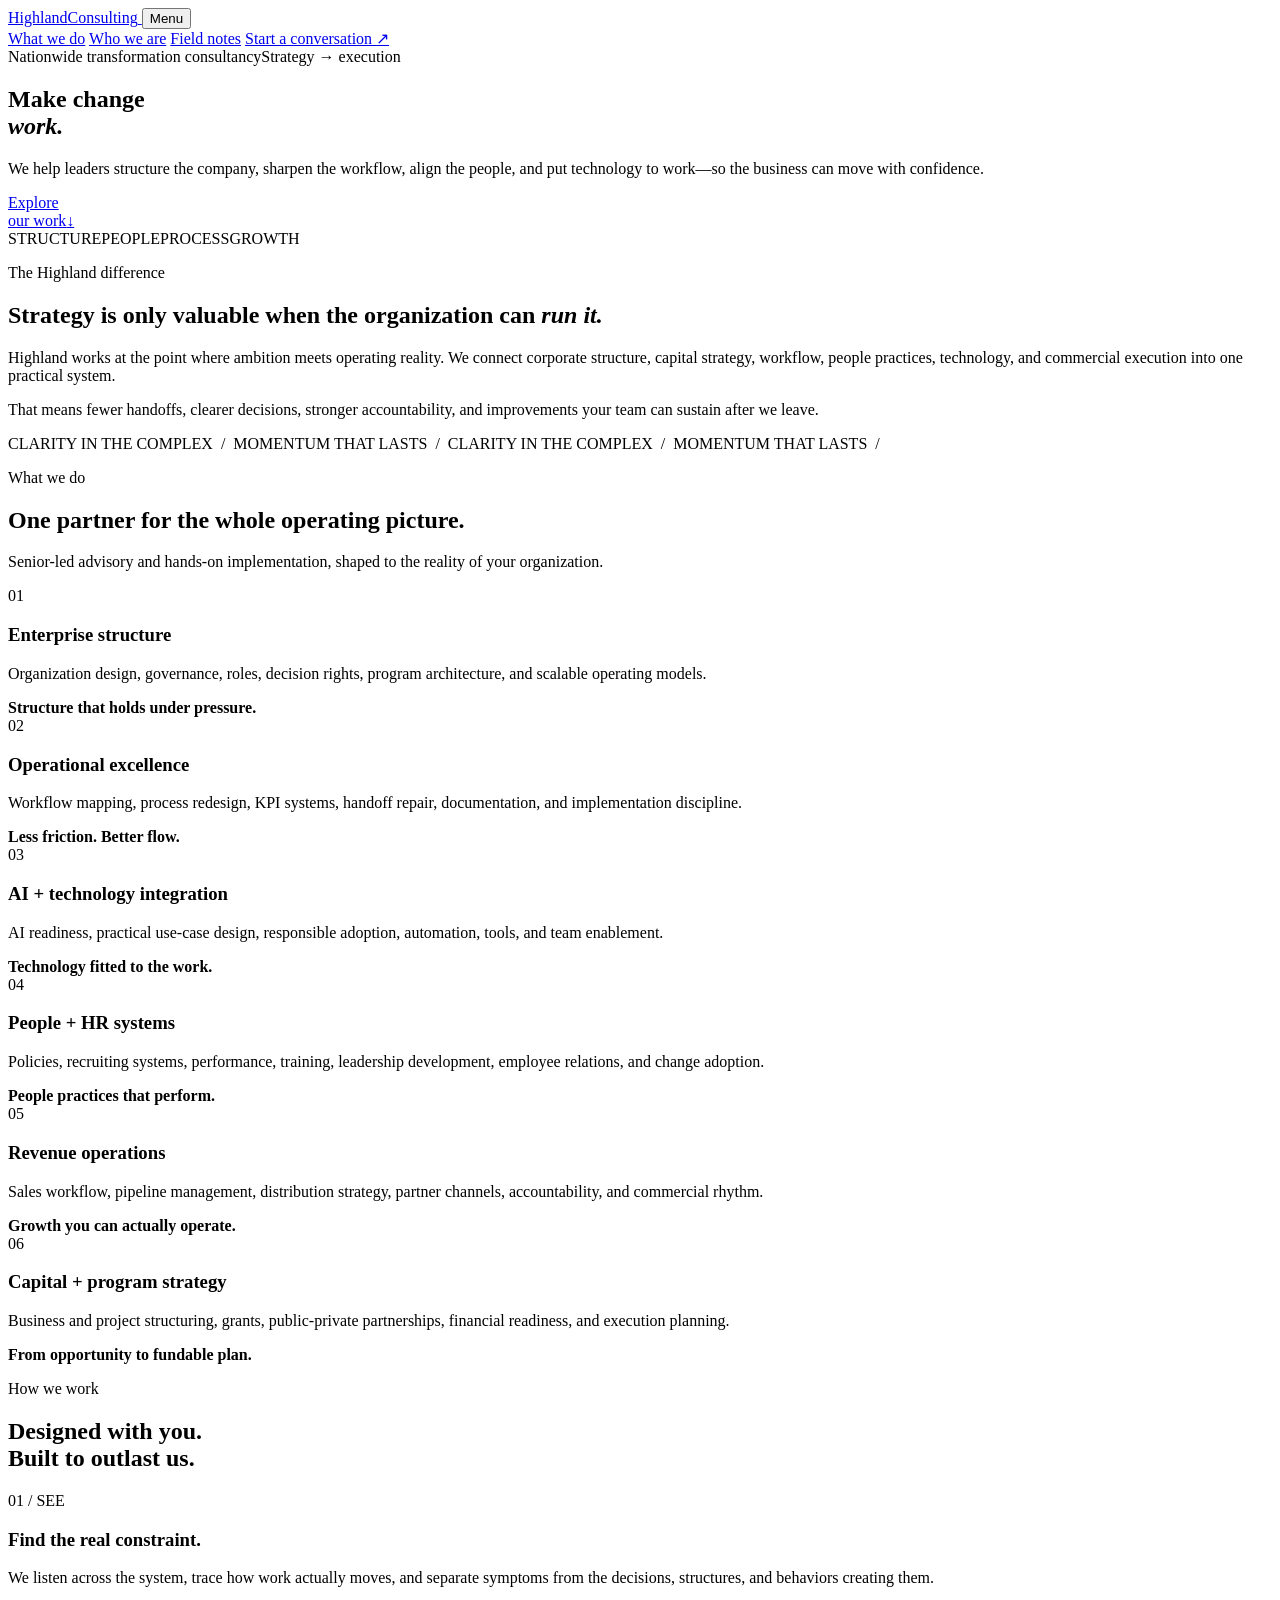
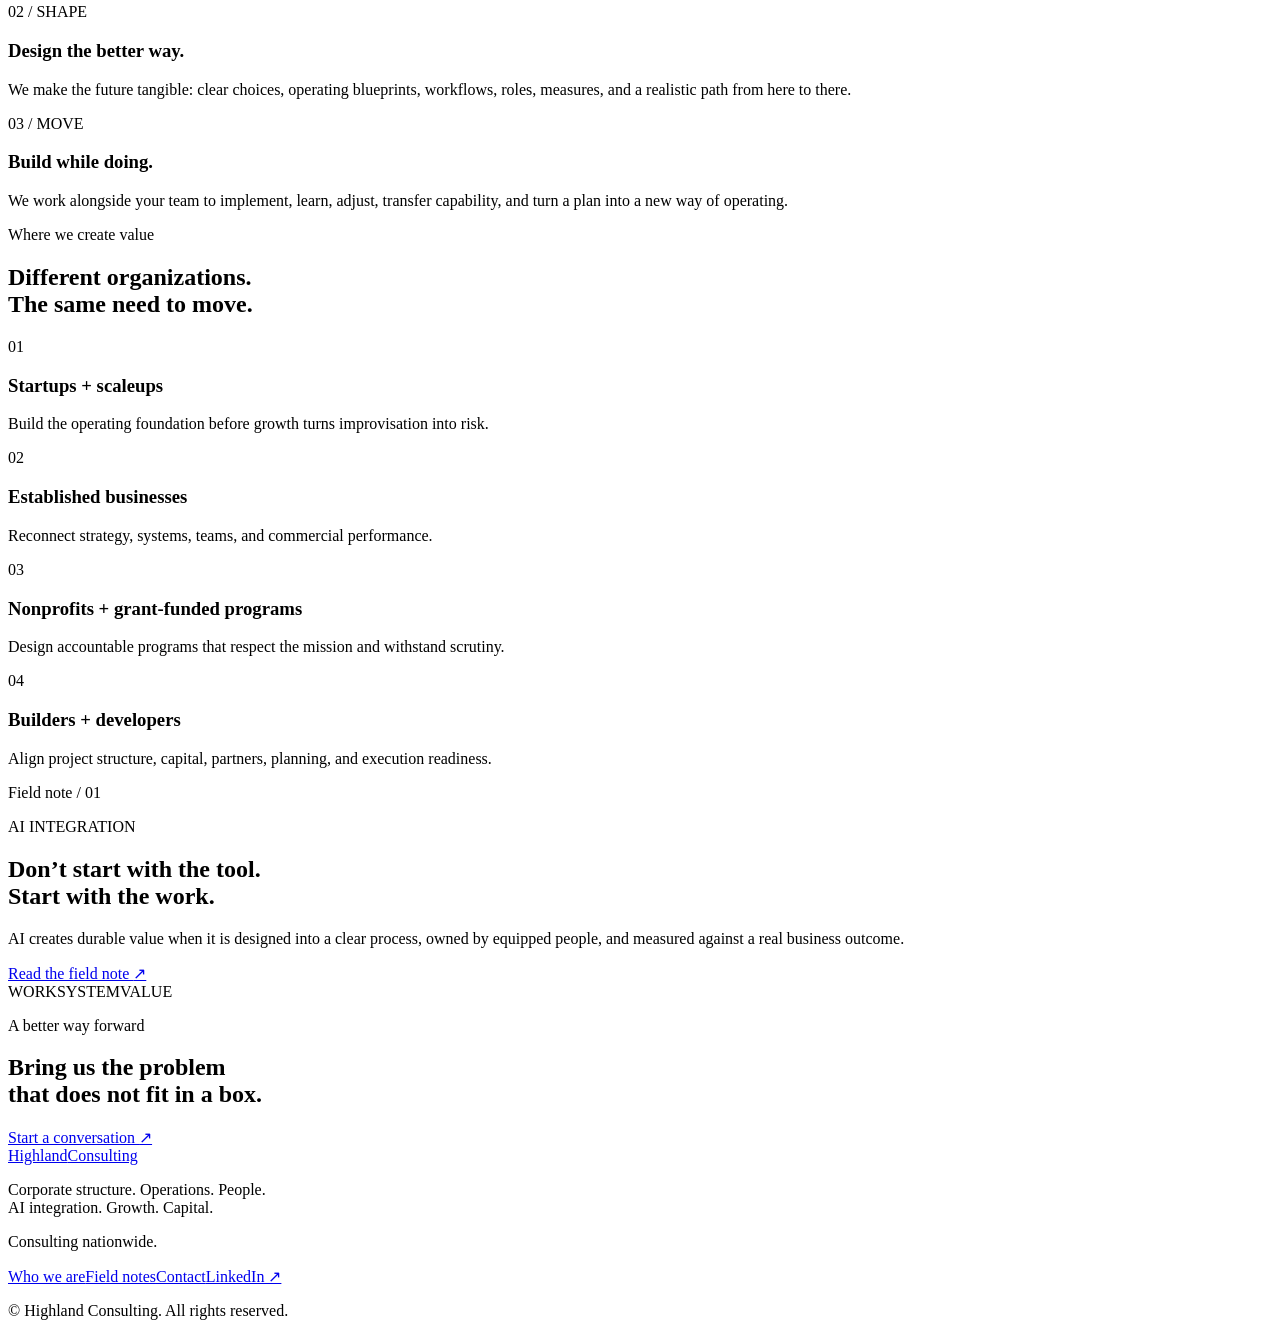
==== index.html @ 7d61319a "Publish Highland Consulting homepage" ====
<!doctype html>
<html lang="en">
<head>
  <meta charset="utf-8">
  <meta name="viewport" content="width=device-width, initial-scale=1">
  <meta name="description" content="Highland Consulting helps organizations structure clearly, operate intelligently, and turn strategy into measurable execution.">
  <title>Highland Consulting — Make change work.</title>
  <link rel="preconnect" href="https://fonts.googleapis.com">
  <link rel="preconnect" href="https://fonts.gstatic.com" crossorigin>
  <link href="https://fonts.googleapis.com/css2?family=DM+Sans:opsz,wght@9..40,400;9..40,500;9..40,600&family=Newsreader:opsz,wght@6..72,400;6..72,500&display=swap" rel="stylesheet">
  <link rel="stylesheet" href="assets/styles.css">
  <script src="assets/site.js" defer></script>
</head>
<body class="page-home">
  <div class="noise" aria-hidden="true"></div>
  <header class="site-header">
    <a class="brand" href="index.html" aria-label="Highland Consulting home">
      <span class="brand-main">Highland</span><span class="brand-sub">Consulting</span>
    </a>
    <button class="menu-toggle" aria-expanded="false" aria-controls="site-nav"><span>Menu</span><i></i></button>
    <nav id="site-nav" class="site-nav" aria-label="Primary navigation">
      <a href="index.html" aria-current="page">What we do</a>
      <a href="about.html">Who we are</a>
      <a href="insights.html">Field notes</a>
      <a class="nav-cta" href="contact.html">Start a conversation <span>↗</span></a>
    </nav>
  </header>

  <main>
    <section class="hero shell">
      <div class="eyebrow reveal"><span>Nationwide transformation consultancy</span><span>Strategy → execution</span></div>
      <h1 class="hero-title reveal">Make change<br><em>work.</em></h1>
      <div class="hero-lower reveal">
        <p class="lede">We help leaders structure the company, sharpen the workflow, align the people, and put technology to work—so the business can move with confidence.</p>
        <a class="round-link" href="#capabilities" aria-label="Explore our capabilities"><span>Explore<br>our work</span><b>↓</b></a>
      </div>
      <div class="hero-system" aria-hidden="true">
        <div class="system-orbit orbit-a"></div><div class="system-orbit orbit-b"></div>
        <div class="system-axis"></div><span>STRUCTURE</span><span>PEOPLE</span><span>PROCESS</span><span>GROWTH</span>
      </div>
    </section>

    <section class="statement dark-section">
      <div class="shell statement-grid">
        <p class="section-kicker reveal">The Highland difference</p>
        <h2 class="display reveal">Strategy is only valuable when the organization can <em>run it.</em></h2>
        <div class="statement-copy reveal">
          <p>Highland works at the point where ambition meets operating reality. We connect corporate structure, capital strategy, workflow, people practices, technology, and commercial execution into one practical system.</p>
          <p>That means fewer handoffs, clearer decisions, stronger accountability, and improvements your team can sustain after we leave.</p>
        </div>
      </div>
      <div class="moving-line" aria-hidden="true"><div>CLARITY IN THE COMPLEX&nbsp; / &nbsp;MOMENTUM THAT LASTS&nbsp; / &nbsp;CLARITY IN THE COMPLEX&nbsp; / &nbsp;MOMENTUM THAT LASTS&nbsp; / &nbsp;</div></div>
    </section>

    <section id="capabilities" class="capabilities shell section-pad">
      <div class="section-head reveal">
        <p class="section-kicker">What we do</p>
        <h2>One partner for the whole operating picture.</h2>
        <p>Senior-led advisory and hands-on implementation, shaped to the reality of your organization.</p>
      </div>
      <div class="capability-list">
        <article class="capability reveal"><span>01</span><h3>Enterprise structure</h3><p>Organization design, governance, roles, decision rights, program architecture, and scalable operating models.</p><b>Structure that holds under pressure.</b></article>
        <article class="capability reveal"><span>02</span><h3>Operational excellence</h3><p>Workflow mapping, process redesign, KPI systems, handoff repair, documentation, and implementation discipline.</p><b>Less friction. Better flow.</b></article>
        <article class="capability reveal"><span>03</span><h3>AI + technology integration</h3><p>AI readiness, practical use-case design, responsible adoption, automation, tools, and team enablement.</p><b>Technology fitted to the work.</b></article>
        <article class="capability reveal"><span>04</span><h3>People + HR systems</h3><p>Policies, recruiting systems, performance, training, leadership development, employee relations, and change adoption.</p><b>People practices that perform.</b></article>
        <article class="capability reveal"><span>05</span><h3>Revenue operations</h3><p>Sales workflow, pipeline management, distribution strategy, partner channels, accountability, and commercial rhythm.</p><b>Growth you can actually operate.</b></article>
        <article class="capability reveal"><span>06</span><h3>Capital + program strategy</h3><p>Business and project structuring, grants, public-private partnerships, financial readiness, and execution planning.</p><b>From opportunity to fundable plan.</b></article>
      </div>
    </section>

    <section class="method paper-section section-pad">
      <div class="shell">
        <div class="section-head reveal"><p class="section-kicker">How we work</p><h2>Designed with you.<br>Built to outlast us.</h2></div>
        <div class="method-grid">
          <article class="method-step reveal"><span>01 / SEE</span><h3>Find the real constraint.</h3><p>We listen across the system, trace how work actually moves, and separate symptoms from the decisions, structures, and behaviors creating them.</p></article>
          <article class="method-step reveal"><span>02 / SHAPE</span><h3>Design the better way.</h3><p>We make the future tangible: clear choices, operating blueprints, workflows, roles, measures, and a realistic path from here to there.</p></article>
          <article class="method-step reveal"><span>03 / MOVE</span><h3>Build while doing.</h3><p>We work alongside your team to implement, learn, adjust, transfer capability, and turn a plan into a new way of operating.</p></article>
        </div>
      </div>
    </section>

    <section class="fit shell section-pad">
      <div class="fit-intro reveal"><p class="section-kicker">Where we create value</p><h2>Different organizations.<br>The same need to move.</h2></div>
      <div class="fit-grid reveal">
        <div><span>01</span><h3>Startups + scaleups</h3><p>Build the operating foundation before growth turns improvisation into risk.</p></div>
        <div><span>02</span><h3>Established businesses</h3><p>Reconnect strategy, systems, teams, and commercial performance.</p></div>
        <div><span>03</span><h3>Nonprofits + grant-funded programs</h3><p>Design accountable programs that respect the mission and withstand scrutiny.</p></div>
        <div><span>04</span><h3>Builders + developers</h3><p>Align project structure, capital, partners, planning, and execution readiness.</p></div>
      </div>
    </section>

    <section class="insight-feature dark-section">
      <div class="shell feature-grid reveal">
        <p class="section-kicker">Field note / 01</p>
        <div><p class="feature-label">AI INTEGRATION</p><h2>Don’t start with the tool.<br>Start with the work.</h2><p>AI creates durable value when it is designed into a clear process, owned by equipped people, and measured against a real business outcome.</p><a class="text-link" href="insights.html#ai-work">Read the field note <span>↗</span></a></div>
        <div class="feature-art" aria-hidden="true"><i></i><i></i><i></i><span>WORK</span><span>SYSTEM</span><span>VALUE</span></div>
      </div>
    </section>

    <section class="closing-cta shell section-pad reveal">
      <p class="section-kicker">A better way forward</p>
      <h2>Bring us the problem<br>that does not fit in a box.</h2>
      <a class="button" href="contact.html">Start a conversation <span>↗</span></a>
    </section>
  </main>

  <footer class="site-footer dark-section">
    <div class="shell footer-grid">
      <a class="brand brand-inverse" href="index.html"><span class="brand-main">Highland</span><span class="brand-sub">Consulting</span></a>
      <div><p>Corporate structure. Operations. People.<br>AI integration. Growth. Capital.</p><p>Consulting nationwide.</p></div>
      <div class="footer-links"><a href="about.html">Who we are</a><a href="insights.html">Field notes</a><a href="contact.html">Contact</a><a href="https://www.linkedin.com/in/wadestewart/" target="_blank" rel="noreferrer">LinkedIn ↗</a></div>
      <p class="copyright">© <span data-year></span> Highland Consulting. All rights reserved.</p>
    </div>
  </footer>
</body>
</html>
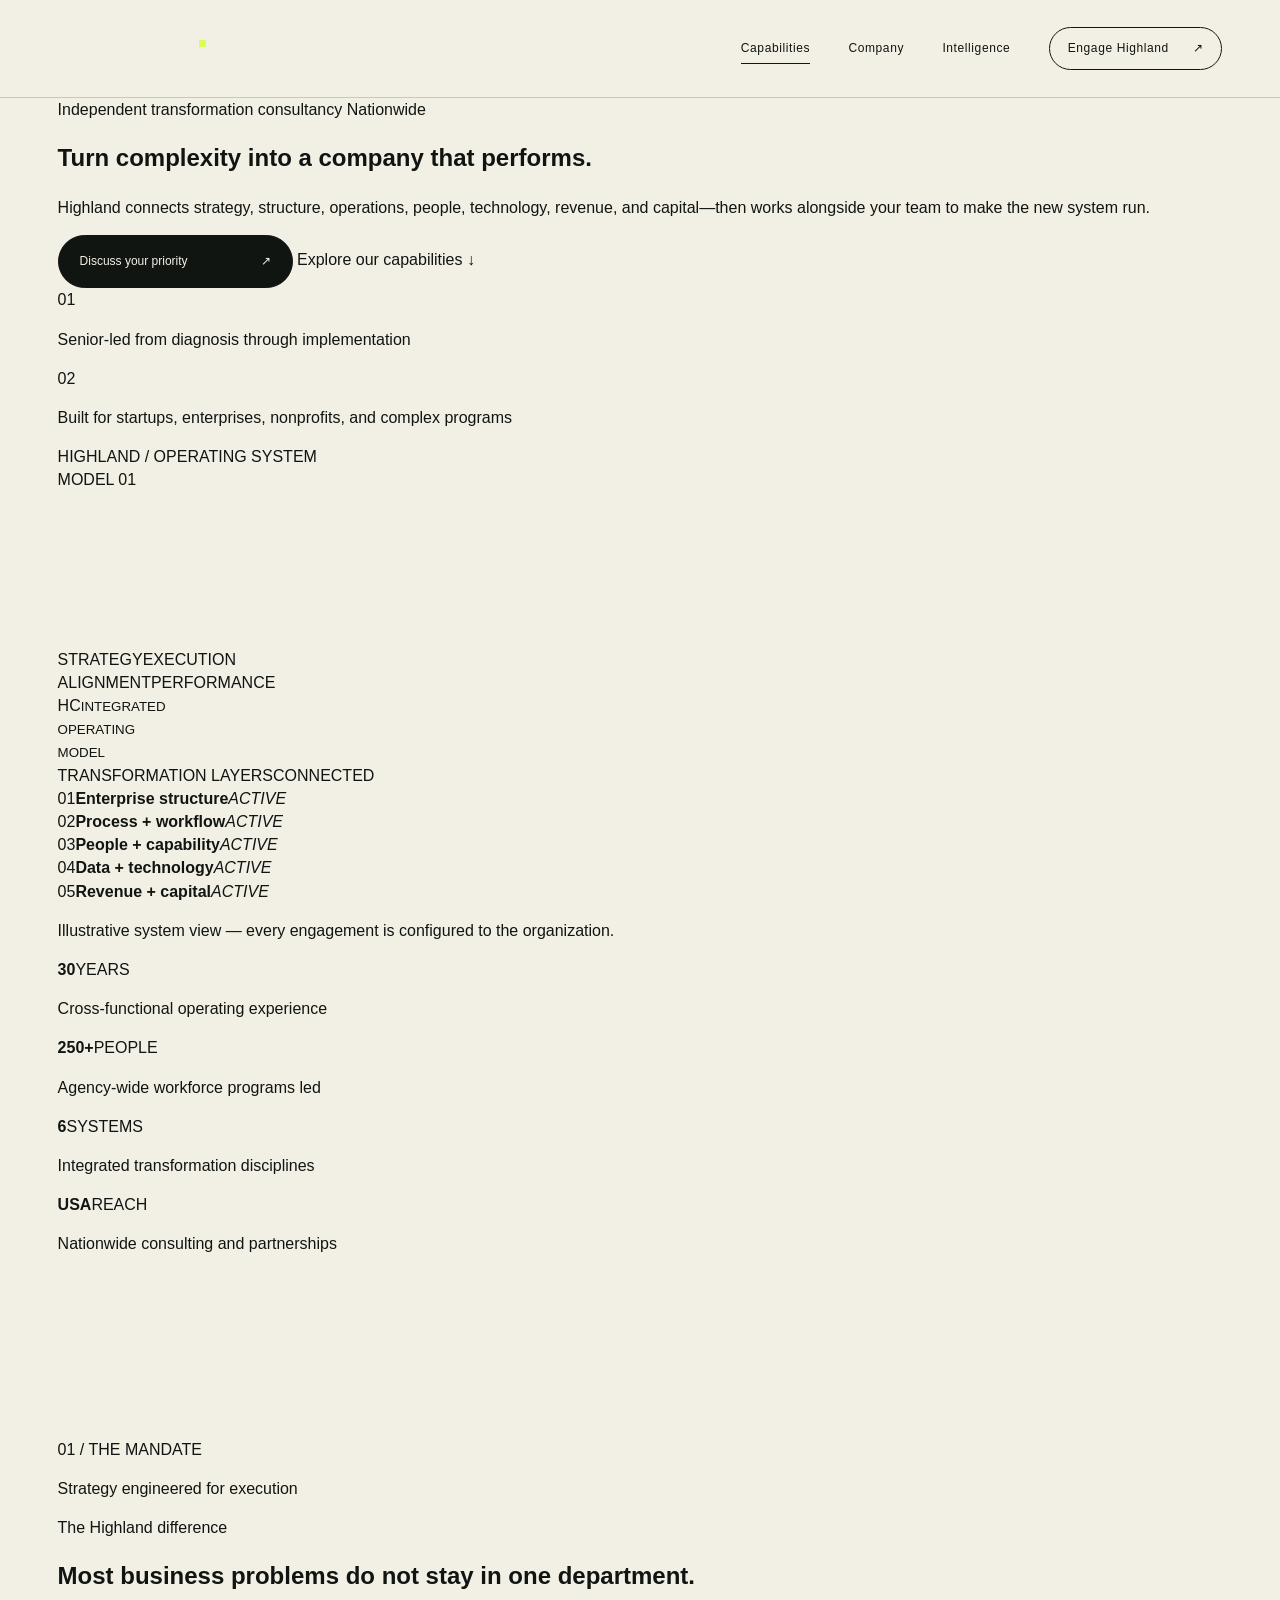
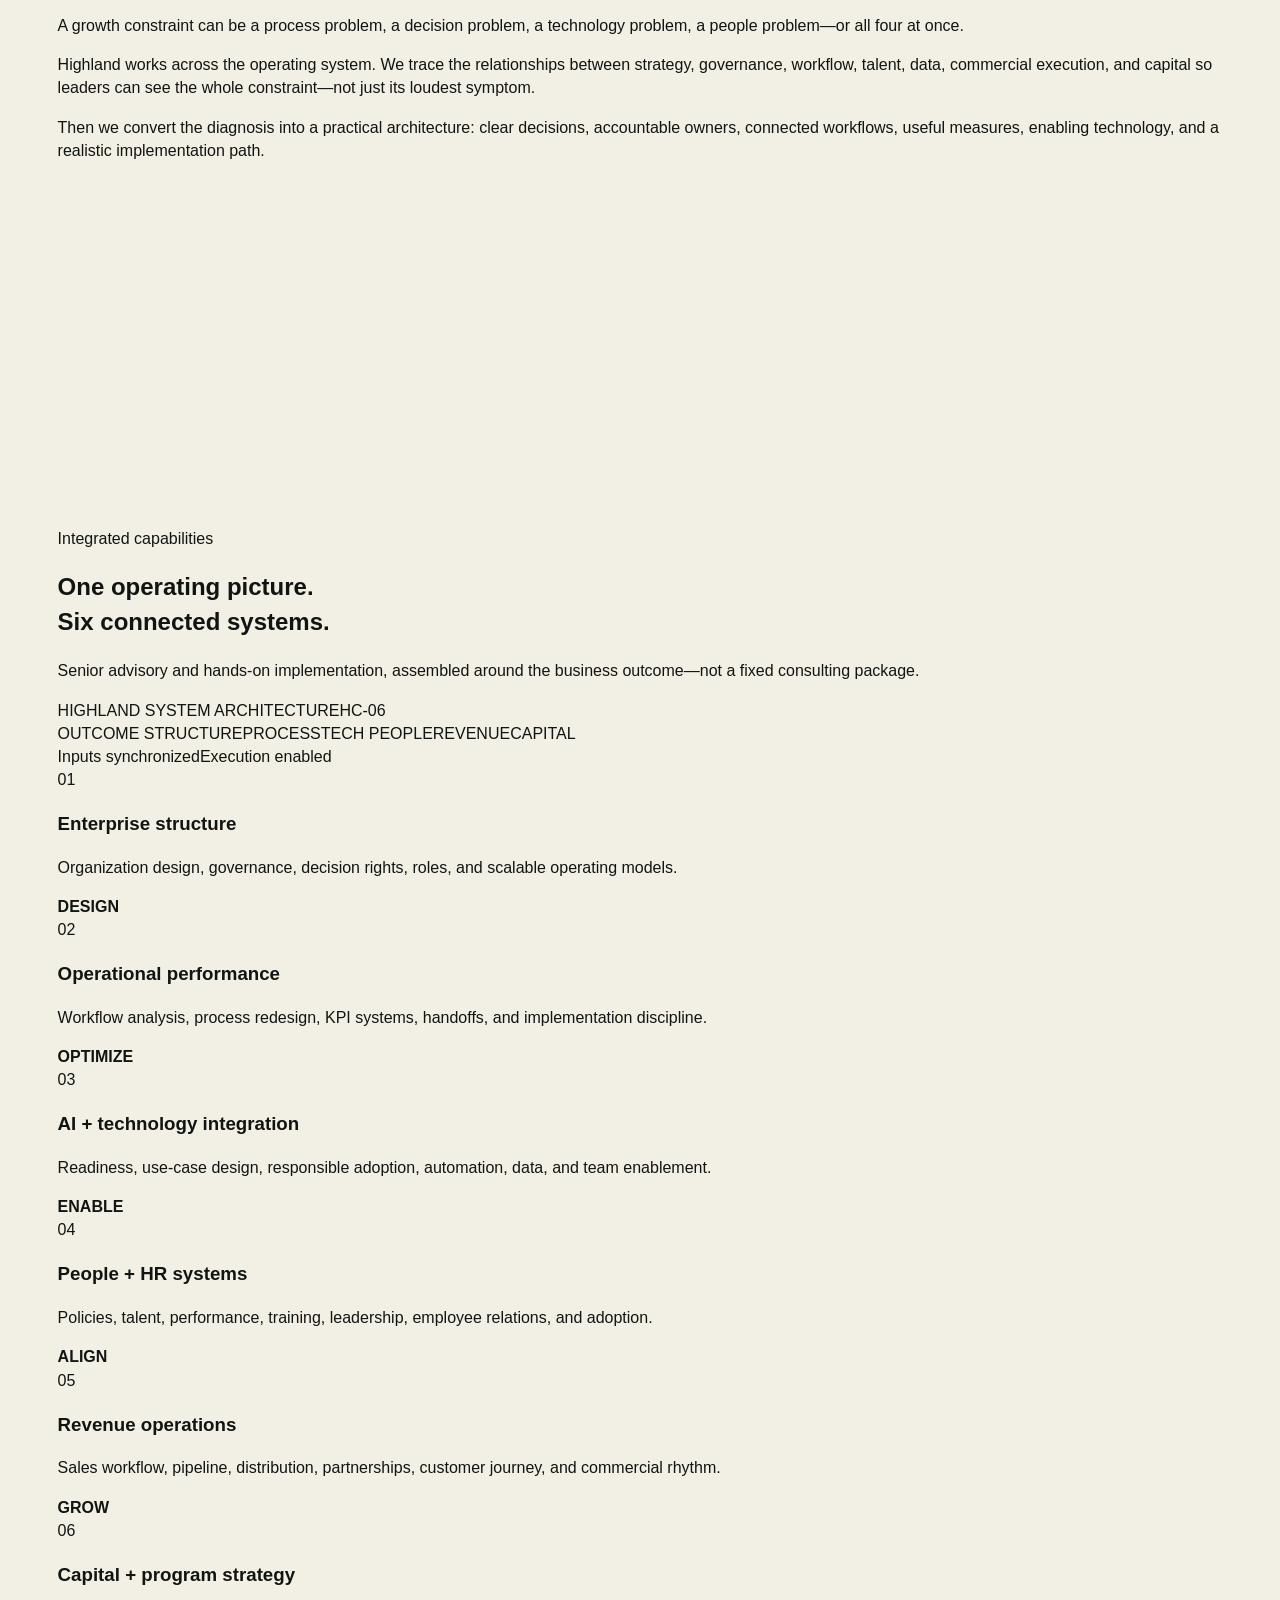
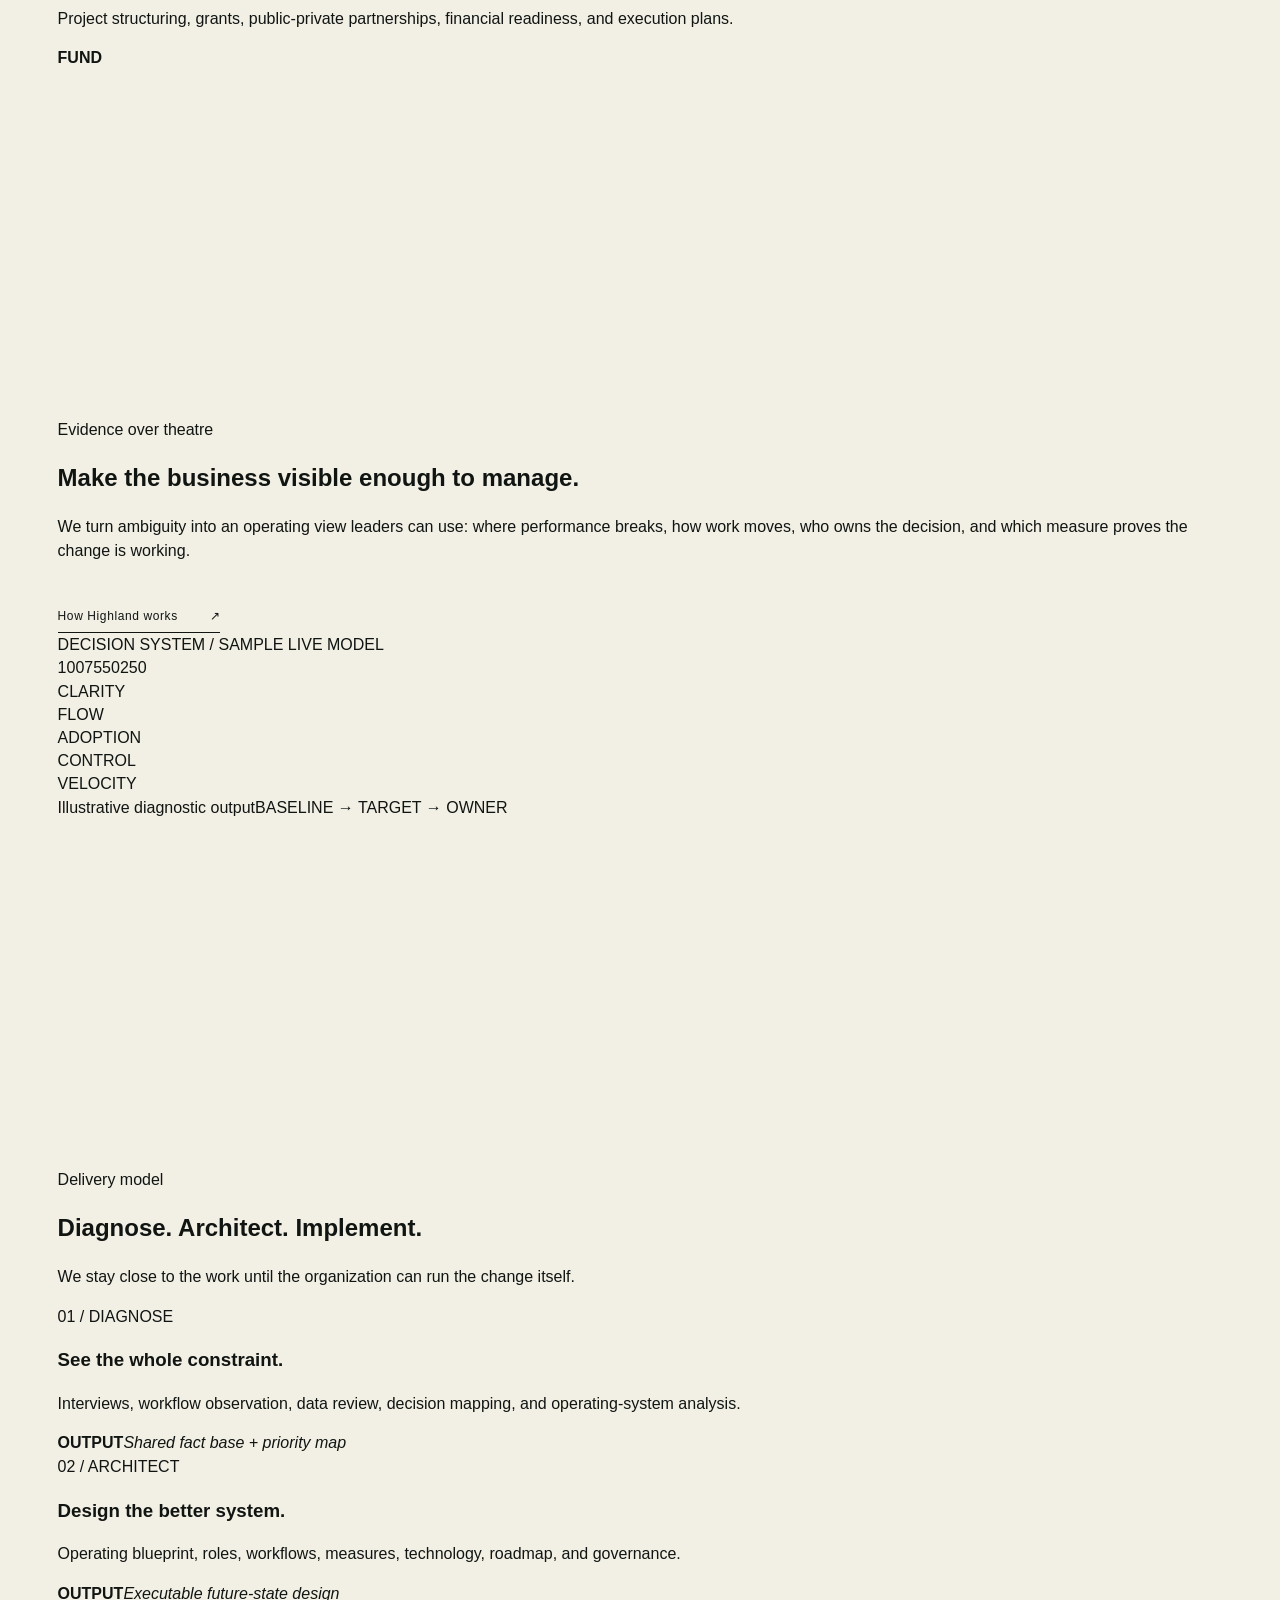
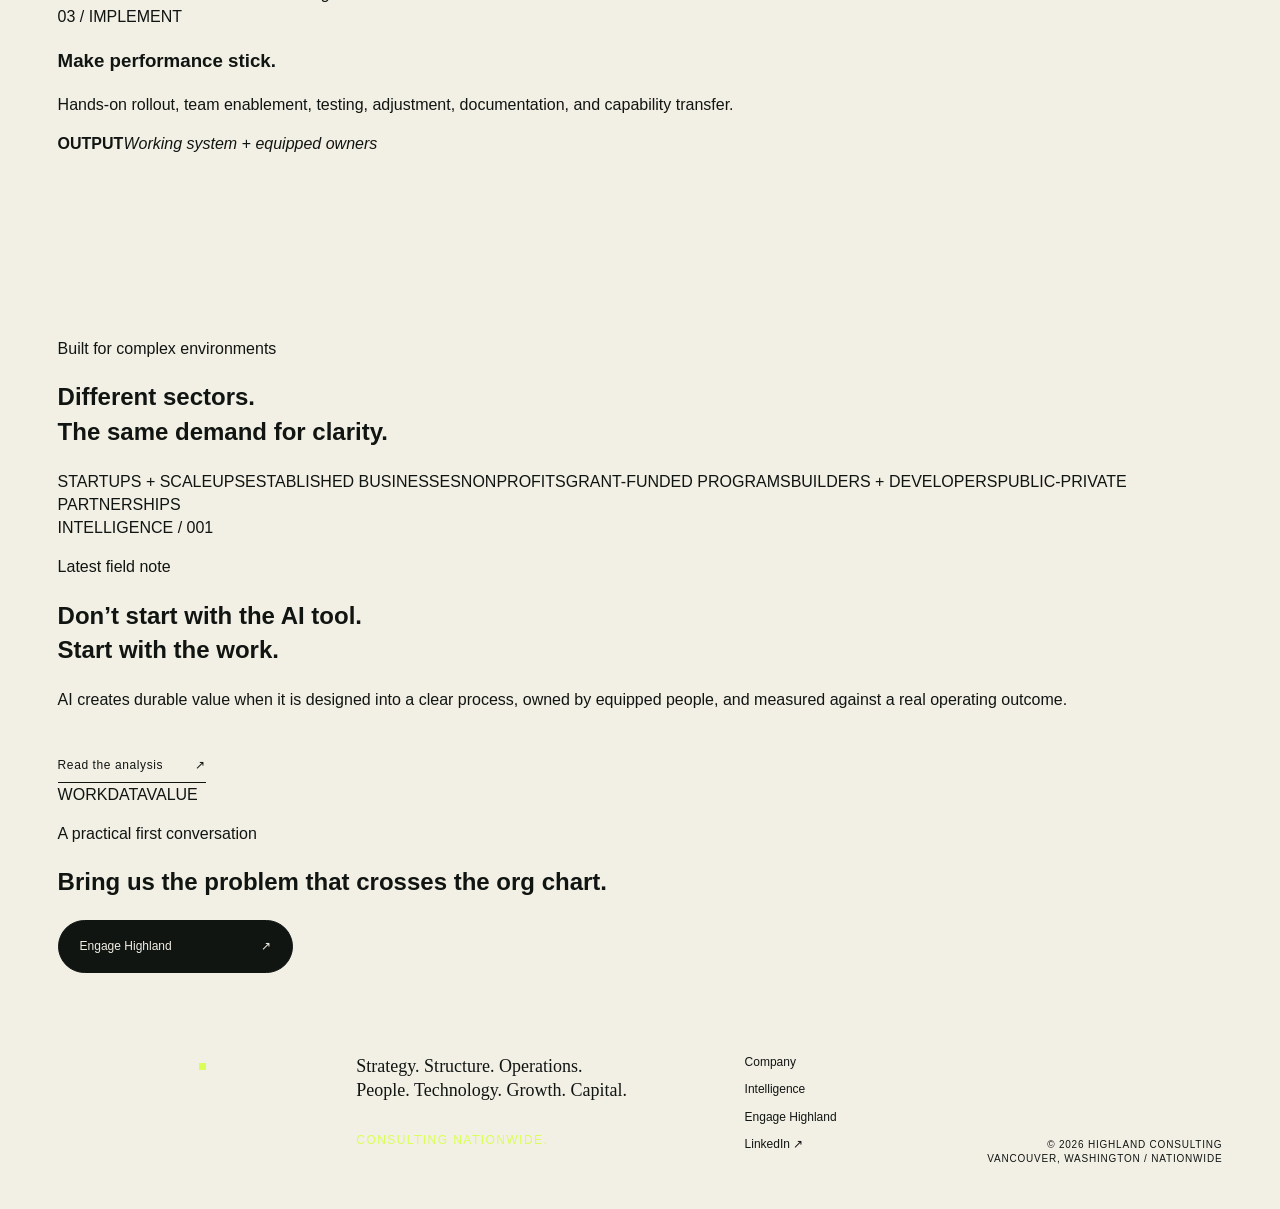
==== commit 8db7d782: "Rebuild homepage as corporate operating-intelligence experience Updated the meta description and tit" ====
--- a/index.html
+++ b/index.html
@@ -3,113 +3,182 @@
 <head>
   <meta charset="utf-8">
   <meta name="viewport" content="width=device-width, initial-scale=1">
-  <meta name="description" content="Highland Consulting helps organizations structure clearly, operate intelligently, and turn strategy into measurable execution.">
-  <title>Highland Consulting — Make change work.</title>
+  <meta name="description" content="Highland Consulting turns complex strategy into operating systems that perform—across structure, process, people, technology, growth, and capital.">
+  <title>Highland Consulting — Strategy engineered for execution</title>
   <link rel="preconnect" href="https://fonts.googleapis.com">
   <link rel="preconnect" href="https://fonts.gstatic.com" crossorigin>
-  <link href="https://fonts.googleapis.com/css2?family=DM+Sans:opsz,wght@9..40,400;9..40,500;9..40,600&family=Newsreader:opsz,wght@6..72,400;6..72,500&display=swap" rel="stylesheet">
+  <link href="https://fonts.googleapis.com/css2?family=IBM+Plex+Mono:wght@400;500&family=Manrope:wght@400;500;600;700&display=swap" rel="stylesheet">
   <link rel="stylesheet" href="assets/styles.css">
   <script src="assets/site.js" defer></script>
 </head>
-<body class="page-home">
-  <div class="noise" aria-hidden="true"></div>
-  <header class="site-header">
-    <a class="brand" href="index.html" aria-label="Highland Consulting home">
+<body class="page-home theme-dark">
+  <div class="page-grid" aria-hidden="true"></div>
+  <header class="site-header site-header-dark">
+    <a class="brand brand-inverse" href="index.html" aria-label="Highland Consulting home">
       <span class="brand-main">Highland</span><span class="brand-sub">Consulting</span>
     </a>
     <button class="menu-toggle" aria-expanded="false" aria-controls="site-nav"><span>Menu</span><i></i></button>
     <nav id="site-nav" class="site-nav" aria-label="Primary navigation">
-      <a href="index.html" aria-current="page">What we do</a>
-      <a href="about.html">Who we are</a>
-      <a href="insights.html">Field notes</a>
-      <a class="nav-cta" href="contact.html">Start a conversation <span>↗</span></a>
+      <a href="index.html" aria-current="page">Capabilities</a>
+      <a href="about.html">Company</a>
+      <a href="insights.html">Intelligence</a>
+      <a class="nav-cta" href="contact.html">Engage Highland <span>↗</span></a>
     </nav>
   </header>
 
   <main>
-    <section class="hero shell">
-      <div class="eyebrow reveal"><span>Nationwide transformation consultancy</span><span>Strategy → execution</span></div>
-      <h1 class="hero-title reveal">Make change<br><em>work.</em></h1>
-      <div class="hero-lower reveal">
-        <p class="lede">We help leaders structure the company, sharpen the workflow, align the people, and put technology to work—so the business can move with confidence.</p>
-        <a class="round-link" href="#capabilities" aria-label="Explore our capabilities"><span>Explore<br>our work</span><b>↓</b></a>
+    <section class="corporate-hero shell">
+      <div class="hero-copy reveal">
+        <div class="signal-label"><i></i> Independent transformation consultancy <span>Nationwide</span></div>
+        <h1>Turn complexity into a company that <strong>performs.</strong></h1>
+        <p>Highland connects strategy, structure, operations, people, technology, revenue, and capital—then works alongside your team to make the new system run.</p>
+        <div class="hero-actions">
+          <a class="button button-accent" href="contact.html">Discuss your priority <span>↗</span></a>
+          <a class="quiet-link" href="#architecture">Explore our capabilities <span>↓</span></a>
+        </div>
+        <div class="hero-assurance">
+          <div><span>01</span><p>Senior-led from diagnosis through implementation</p></div>
+          <div><span>02</span><p>Built for startups, enterprises, nonprofits, and complex programs</p></div>
+        </div>
       </div>
-      <div class="hero-system" aria-hidden="true">
-        <div class="system-orbit orbit-a"></div><div class="system-orbit orbit-b"></div>
-        <div class="system-axis"></div><span>STRUCTURE</span><span>PEOPLE</span><span>PROCESS</span><span>GROWTH</span>
+
+      <div class="intelligence-panel reveal" aria-label="Illustrative Highland operating system map">
+        <div class="panel-bar"><div><i></i> HIGHLAND / OPERATING SYSTEM</div><span>MODEL 01</span></div>
+        <div class="system-visual">
+          <canvas id="system-map" aria-hidden="true"></canvas>
+          <div class="visual-axis axis-y"><span>STRATEGY</span><span>EXECUTION</span></div>
+          <div class="visual-axis axis-x"><span>ALIGNMENT</span><span>PERFORMANCE</span></div>
+          <div class="map-core"><span>HC</span><small>INTEGRATED<br>OPERATING<br>MODEL</small></div>
+        </div>
+        <div class="system-readout">
+          <div class="readout-head"><span>TRANSFORMATION LAYERS</span><span>CONNECTED</span></div>
+          <div class="readout-row"><span>01</span><b>Enterprise structure</b><i style="--value:88%"></i><em>ACTIVE</em></div>
+          <div class="readout-row"><span>02</span><b>Process + workflow</b><i style="--value:76%"></i><em>ACTIVE</em></div>
+          <div class="readout-row"><span>03</span><b>People + capability</b><i style="--value:82%"></i><em>ACTIVE</em></div>
+          <div class="readout-row"><span>04</span><b>Data + technology</b><i style="--value:69%"></i><em>ACTIVE</em></div>
+          <div class="readout-row"><span>05</span><b>Revenue + capital</b><i style="--value:91%"></i><em>ACTIVE</em></div>
+        </div>
+        <p class="panel-note">Illustrative system view — every engagement is configured to the organization.</p>
       </div>
     </section>
 
-    <section class="statement dark-section">
-      <div class="shell statement-grid">
-        <p class="section-kicker reveal">The Highland difference</p>
-        <h2 class="display reveal">Strategy is only valuable when the organization can <em>run it.</em></h2>
-        <div class="statement-copy reveal">
-          <p>Highland works at the point where ambition meets operating reality. We connect corporate structure, capital strategy, workflow, people practices, technology, and commercial execution into one practical system.</p>
-          <p>That means fewer handoffs, clearer decisions, stronger accountability, and improvements your team can sustain after we leave.</p>
-        </div>
-      </div>
-      <div class="moving-line" aria-hidden="true"><div>CLARITY IN THE COMPLEX&nbsp; / &nbsp;MOMENTUM THAT LASTS&nbsp; / &nbsp;CLARITY IN THE COMPLEX&nbsp; / &nbsp;MOMENTUM THAT LASTS&nbsp; / &nbsp;</div></div>
-    </section>
-
-    <section id="capabilities" class="capabilities shell section-pad">
-      <div class="section-head reveal">
-        <p class="section-kicker">What we do</p>
-        <h2>One partner for the whole operating picture.</h2>
-        <p>Senior-led advisory and hands-on implementation, shaped to the reality of your organization.</p>
-      </div>
-      <div class="capability-list">
-        <article class="capability reveal"><span>01</span><h3>Enterprise structure</h3><p>Organization design, governance, roles, decision rights, program architecture, and scalable operating models.</p><b>Structure that holds under pressure.</b></article>
-        <article class="capability reveal"><span>02</span><h3>Operational excellence</h3><p>Workflow mapping, process redesign, KPI systems, handoff repair, documentation, and implementation discipline.</p><b>Less friction. Better flow.</b></article>
-        <article class="capability reveal"><span>03</span><h3>AI + technology integration</h3><p>AI readiness, practical use-case design, responsible adoption, automation, tools, and team enablement.</p><b>Technology fitted to the work.</b></article>
-        <article class="capability reveal"><span>04</span><h3>People + HR systems</h3><p>Policies, recruiting systems, performance, training, leadership development, employee relations, and change adoption.</p><b>People practices that perform.</b></article>
-        <article class="capability reveal"><span>05</span><h3>Revenue operations</h3><p>Sales workflow, pipeline management, distribution strategy, partner channels, accountability, and commercial rhythm.</p><b>Growth you can actually operate.</b></article>
-        <article class="capability reveal"><span>06</span><h3>Capital + program strategy</h3><p>Business and project structuring, grants, public-private partnerships, financial readiness, and execution planning.</p><b>From opportunity to fundable plan.</b></article>
+    <section class="evidence-strip" aria-label="Highland experience indicators">
+      <div class="shell evidence-grid">
+        <div><strong>30</strong><span>YEARS</span><p>Cross-functional operating experience</p></div>
+        <div><strong>250+</strong><span>PEOPLE</span><p>Agency-wide workforce programs led</p></div>
+        <div><strong>6</strong><span>SYSTEMS</span><p>Integrated transformation disciplines</p></div>
+        <div><strong>USA</strong><span>REACH</span><p>Nationwide consulting and partnerships</p></div>
       </div>
     </section>
 
-    <section class="method paper-section section-pad">
-      <div class="shell">
-        <div class="section-head reveal"><p class="section-kicker">How we work</p><h2>Designed with you.<br>Built to outlast us.</h2></div>
-        <div class="method-grid">
-          <article class="method-step reveal"><span>01 / SEE</span><h3>Find the real constraint.</h3><p>We listen across the system, trace how work actually moves, and separate symptoms from the decisions, structures, and behaviors creating them.</p></article>
-          <article class="method-step reveal"><span>02 / SHAPE</span><h3>Design the better way.</h3><p>We make the future tangible: clear choices, operating blueprints, workflows, roles, measures, and a realistic path from here to there.</p></article>
-          <article class="method-step reveal"><span>03 / MOVE</span><h3>Build while doing.</h3><p>We work alongside your team to implement, learn, adjust, transfer capability, and turn a plan into a new way of operating.</p></article>
+    <section class="executive-brief light-section section-pad">
+      <div class="shell brief-grid">
+        <div class="section-rail reveal"><span>01 / THE MANDATE</span><i></i><p>Strategy engineered for execution</p></div>
+        <div class="brief-content reveal">
+          <p class="overline">The Highland difference</p>
+          <h2>Most business problems do not stay in one department.</h2>
+          <p class="brief-lede">A growth constraint can be a process problem, a decision problem, a technology problem, a people problem—or all four at once.</p>
+          <div class="brief-columns">
+            <p>Highland works across the operating system. We trace the relationships between strategy, governance, workflow, talent, data, commercial execution, and capital so leaders can see the whole constraint—not just its loudest symptom.</p>
+            <p>Then we convert the diagnosis into a practical architecture: clear decisions, accountable owners, connected workflows, useful measures, enabling technology, and a realistic implementation path.</p>
+          </div>
         </div>
       </div>
     </section>
 
-    <section class="fit shell section-pad">
-      <div class="fit-intro reveal"><p class="section-kicker">Where we create value</p><h2>Different organizations.<br>The same need to move.</h2></div>
-      <div class="fit-grid reveal">
-        <div><span>01</span><h3>Startups + scaleups</h3><p>Build the operating foundation before growth turns improvisation into risk.</p></div>
-        <div><span>02</span><h3>Established businesses</h3><p>Reconnect strategy, systems, teams, and commercial performance.</p></div>
-        <div><span>03</span><h3>Nonprofits + grant-funded programs</h3><p>Design accountable programs that respect the mission and withstand scrutiny.</p></div>
-        <div><span>04</span><h3>Builders + developers</h3><p>Align project structure, capital, partners, planning, and execution readiness.</p></div>
+    <section id="architecture" class="architecture section-pad">
+      <div class="shell">
+        <div class="architecture-head reveal">
+          <div><p class="overline accent">Integrated capabilities</p><h2>One operating picture.<br>Six connected systems.</h2></div>
+          <p>Senior advisory and hands-on implementation, assembled around the business outcome—not a fixed consulting package.</p>
+        </div>
+        <div class="architecture-layout">
+          <div class="architecture-map reveal" aria-hidden="true">
+            <div class="map-header"><span>HIGHLAND SYSTEM ARCHITECTURE</span><span>HC-06</span></div>
+            <div class="map-radar">
+              <div class="radar-ring r1"></div><div class="radar-ring r2"></div><div class="radar-ring r3"></div>
+              <div class="radar-line l1"></div><div class="radar-line l2"></div><div class="radar-line l3"></div>
+              <span class="radar-core">OUTCOME</span>
+              <span class="radar-node n1">STRUCTURE</span><span class="radar-node n2">PROCESS</span><span class="radar-node n3">TECH</span>
+              <span class="radar-node n4">PEOPLE</span><span class="radar-node n5">REVENUE</span><span class="radar-node n6">CAPITAL</span>
+            </div>
+            <div class="map-footer"><span>Inputs synchronized</span><i></i><span>Execution enabled</span></div>
+          </div>
+          <div class="capability-stack">
+            <article class="capability-row reveal"><span>01</span><div><h3>Enterprise structure</h3><p>Organization design, governance, decision rights, roles, and scalable operating models.</p></div><b>DESIGN</b></article>
+            <article class="capability-row reveal"><span>02</span><div><h3>Operational performance</h3><p>Workflow analysis, process redesign, KPI systems, handoffs, and implementation discipline.</p></div><b>OPTIMIZE</b></article>
+            <article class="capability-row reveal"><span>03</span><div><h3>AI + technology integration</h3><p>Readiness, use-case design, responsible adoption, automation, data, and team enablement.</p></div><b>ENABLE</b></article>
+            <article class="capability-row reveal"><span>04</span><div><h3>People + HR systems</h3><p>Policies, talent, performance, training, leadership, employee relations, and adoption.</p></div><b>ALIGN</b></article>
+            <article class="capability-row reveal"><span>05</span><div><h3>Revenue operations</h3><p>Sales workflow, pipeline, distribution, partnerships, customer journey, and commercial rhythm.</p></div><b>GROW</b></article>
+            <article class="capability-row reveal"><span>06</span><div><h3>Capital + program strategy</h3><p>Project structuring, grants, public-private partnerships, financial readiness, and execution plans.</p></div><b>FUND</b></article>
+          </div>
+        </div>
       </div>
     </section>
 
-    <section class="insight-feature dark-section">
-      <div class="shell feature-grid reveal">
-        <p class="section-kicker">Field note / 01</p>
-        <div><p class="feature-label">AI INTEGRATION</p><h2>Don’t start with the tool.<br>Start with the work.</h2><p>AI creates durable value when it is designed into a clear process, owned by equipped people, and measured against a real business outcome.</p><a class="text-link" href="insights.html#ai-work">Read the field note <span>↗</span></a></div>
-        <div class="feature-art" aria-hidden="true"><i></i><i></i><i></i><span>WORK</span><span>SYSTEM</span><span>VALUE</span></div>
+    <section class="decision-section light-section section-pad">
+      <div class="shell decision-grid">
+        <div class="decision-copy reveal">
+          <p class="overline">Evidence over theatre</p>
+          <h2>Make the business visible enough to manage.</h2>
+          <p>We turn ambiguity into an operating view leaders can use: where performance breaks, how work moves, who owns the decision, and which measure proves the change is working.</p>
+          <a class="text-link" href="about.html">How Highland works <span>↗</span></a>
+        </div>
+        <div class="decision-console reveal">
+          <div class="console-top"><span>DECISION SYSTEM / SAMPLE</span><span class="live-indicator"><i></i> LIVE MODEL</span></div>
+          <div class="console-chart">
+            <div class="chart-y"><span>100</span><span>75</span><span>50</span><span>25</span><span>0</span></div>
+            <div class="chart-bars">
+              <div><i style="--bar:64%"></i><span>CLARITY</span></div>
+              <div><i style="--bar:82%"></i><span>FLOW</span></div>
+              <div><i style="--bar:56%"></i><span>ADOPTION</span></div>
+              <div><i style="--bar:91%"></i><span>CONTROL</span></div>
+              <div><i style="--bar:73%"></i><span>VELOCITY</span></div>
+            </div>
+          </div>
+          <div class="console-bottom"><span>Illustrative diagnostic output</span><span>BASELINE → TARGET → OWNER</span></div>
+        </div>
       </div>
     </section>
 
-    <section class="closing-cta shell section-pad reveal">
-      <p class="section-kicker">A better way forward</p>
-      <h2>Bring us the problem<br>that does not fit in a box.</h2>
-      <a class="button" href="contact.html">Start a conversation <span>↗</span></a>
+    <section class="delivery section-pad">
+      <div class="shell">
+        <div class="delivery-head reveal"><p class="overline accent">Delivery model</p><h2>Diagnose. Architect. Implement.</h2><p>We stay close to the work until the organization can run the change itself.</p></div>
+        <div class="delivery-steps">
+          <article class="reveal"><span>01 / DIAGNOSE</span><h3>See the whole constraint.</h3><p>Interviews, workflow observation, data review, decision mapping, and operating-system analysis.</p><b>OUTPUT</b><em>Shared fact base + priority map</em></article>
+          <article class="reveal"><span>02 / ARCHITECT</span><h3>Design the better system.</h3><p>Operating blueprint, roles, workflows, measures, technology, roadmap, and governance.</p><b>OUTPUT</b><em>Executable future-state design</em></article>
+          <article class="reveal"><span>03 / IMPLEMENT</span><h3>Make performance stick.</h3><p>Hands-on rollout, team enablement, testing, adjustment, documentation, and capability transfer.</p><b>OUTPUT</b><em>Working system + equipped owners</em></article>
+        </div>
+      </div>
+    </section>
+
+    <section class="sector-section">
+      <div class="shell sector-grid reveal">
+        <div><p class="overline">Built for complex environments</p><h2>Different sectors.<br>The same demand for clarity.</h2></div>
+        <div class="sector-list"><span>STARTUPS + SCALEUPS</span><span>ESTABLISHED BUSINESSES</span><span>NONPROFITS</span><span>GRANT-FUNDED PROGRAMS</span><span>BUILDERS + DEVELOPERS</span><span>PUBLIC-PRIVATE PARTNERSHIPS</span></div>
+      </div>
+    </section>
+
+    <section class="insight-module light-section">
+      <div class="shell insight-grid reveal">
+        <div class="insight-number">INTELLIGENCE / 001</div>
+        <div><p class="overline">Latest field note</p><h2>Don’t start with the AI tool.<br>Start with the work.</h2><p>AI creates durable value when it is designed into a clear process, owned by equipped people, and measured against a real operating outcome.</p><a class="text-link" href="insights.html#ai-work">Read the analysis <span>↗</span></a></div>
+        <div class="signal-graphic" aria-hidden="true"><i></i><i></i><i></i><span>WORK</span><span>DATA</span><span>VALUE</span></div>
+      </div>
+    </section>
+
+    <section class="corporate-cta shell reveal">
+      <div><p class="overline accent">A practical first conversation</p><h2>Bring us the problem that crosses the org chart.</h2></div>
+      <a class="button button-accent" href="contact.html">Engage Highland <span>↗</span></a>
     </section>
   </main>
 
-  <footer class="site-footer dark-section">
+  <footer class="site-footer">
     <div class="shell footer-grid">
       <a class="brand brand-inverse" href="index.html"><span class="brand-main">Highland</span><span class="brand-sub">Consulting</span></a>
-      <div><p>Corporate structure. Operations. People.<br>AI integration. Growth. Capital.</p><p>Consulting nationwide.</p></div>
-      <div class="footer-links"><a href="about.html">Who we are</a><a href="insights.html">Field notes</a><a href="contact.html">Contact</a><a href="https://www.linkedin.com/in/wadestewart/" target="_blank" rel="noreferrer">LinkedIn ↗</a></div>
-      <p class="copyright">© <span data-year></span> Highland Consulting. All rights reserved.</p>
+      <div><p>Strategy. Structure. Operations.<br>People. Technology. Growth. Capital.</p><p>Consulting nationwide.</p></div>
+      <div class="footer-links"><a href="about.html">Company</a><a href="insights.html">Intelligence</a><a href="contact.html">Engage Highland</a><a href="https://www.linkedin.com/in/wadestewart/" target="_blank" rel="noreferrer">LinkedIn ↗</a></div>
+      <p class="copyright">© <span data-year></span> Highland Consulting<br>Vancouver, Washington / Nationwide</p>
     </div>
   </footer>
 </body>
--- a/assets/styles.css
+++ b/assets/styles.css
@@ -0,0 +1,17 @@
+:root{--ink:#111512;--forest:#0c1512;--paper:#f2efe5;--acid:#d9ff57;--line:rgba(17,21,18,.19);--serif:'Newsreader',Georgia,serif;--sans:'DM Sans',Arial,sans-serif;--pad:clamp(22px,4.5vw,72px);--ease:cubic-bezier(.22,1,.36,1)}
+*{box-sizing:border-box}html{scroll-behavior:smooth}body{margin:0;background:var(--paper);color:var(--ink);font-family:var(--sans);font-size:16px;line-height:1.45;overflow-x:hidden}a{color:inherit;text-decoration:none}button,input,textarea{font:inherit;color:inherit}::selection{background:var(--acid);color:var(--ink)}
+.noise{position:fixed;inset:0;z-index:50;pointer-events:none;opacity:.035;background-image:url("data:image/svg+xml,%3Csvg viewBox='0 0 180 180' xmlns='http://www.w3.org/2000/svg'%3E%3Cfilter id='n'%3E%3CfeTurbulence type='fractalNoise' baseFrequency='.85' numOctaves='3' stitchTiles='stitch'/%3E%3C/filter%3E%3Crect width='100%25' height='100%25' filter='url(%23n)'/%3E%3C/svg%3E")}.shell{width:100%;padding-left:var(--pad);padding-right:var(--pad)}.section-pad{padding-top:clamp(96px,13vw,190px);padding-bottom:clamp(96px,13vw,190px)}.dark-section{background:var(--forest);color:var(--paper)}.paper-section{background:#e8e4d8}.section-kicker{margin:0;text-transform:uppercase;letter-spacing:.16em;font-size:11px;font-weight:600}.section-kicker:before{content:'';display:inline-block;width:26px;height:1px;background:currentColor;vertical-align:middle;margin-right:10px}.display{font:400 clamp(52px,7vw,116px)/.93 var(--serif);letter-spacing:-.055em;margin:0}.display em{color:var(--acid);font-style:italic}
+.site-header{height:98px;padding:0 var(--pad);display:flex;align-items:center;justify-content:space-between;position:relative;z-index:40;border-bottom:1px solid var(--line)}.brand{width:180px;display:flex;flex-direction:column;line-height:1;color:var(--ink)}.brand-main{font-weight:600;text-transform:uppercase;letter-spacing:.19em;font-size:20px}.brand-main:after{content:'';display:inline-block;width:7px;height:7px;background:var(--ink);margin-left:5px;transform:translateY(-1px)}.brand-sub{text-transform:uppercase;letter-spacing:.42em;font-size:8px;margin-top:8px}.brand-inverse{color:var(--paper)}.brand-inverse .brand-main:after{background:var(--acid)}.site-nav{display:flex;align-items:center;gap:clamp(22px,3vw,54px);font-size:12px;letter-spacing:.05em}.site-nav a{position:relative}.site-nav a:not(.nav-cta):after{content:'';position:absolute;left:0;right:100%;bottom:-7px;height:1px;background:currentColor;transition:right .4s var(--ease)}.site-nav a:hover:after,.site-nav a[aria-current=page]:after{right:0}.nav-cta{border:1px solid currentColor;border-radius:100px;padding:12px 18px;display:flex;gap:24px;align-items:center;transition:background .3s,color .3s}.nav-cta:hover{background:var(--ink);color:var(--paper)}.header-dark{position:absolute;top:0;left:0;right:0;color:var(--paper);border-color:rgba(242,239,229,.2)}.header-dark .brand{color:var(--paper)}.header-dark .brand-main:after{background:var(--acid)}.header-dark .nav-cta:hover{background:var(--paper);color:var(--ink)}.menu-toggle{display:none;background:none;border:0;padding:10px 0;cursor:pointer}
+.hero{min-height:calc(100vh - 98px);position:relative;padding-top:clamp(38px,5vw,78px);padding-bottom:48px;overflow:hidden}.eyebrow{display:flex;justify-content:space-between;text-transform:uppercase;letter-spacing:.16em;font-size:10px;padding-bottom:18px;border-bottom:1px solid var(--line)}.hero-title{font:400 clamp(102px,17vw,280px)/.73 var(--serif);letter-spacing:-.08em;margin:clamp(58px,7vw,100px) 0 0;position:relative;z-index:2}.hero-title em,.subhero h1 em,.contact-hero h1 em{font-style:italic;font-weight:400}.hero-title em{margin-left:18vw}.hero-lower{display:grid;grid-template-columns:repeat(12,1fr);align-items:end;margin-top:clamp(50px,6vw,90px);position:relative;z-index:2}.lede{font:400 clamp(22px,2.35vw,40px)/1.22 var(--serif);letter-spacing:-.02em;margin:0}.hero-lower .lede{grid-column:2/span 5}.round-link{grid-column:11/span 2;justify-self:end;width:112px;height:112px;border:1px solid var(--ink);border-radius:50%;display:flex;align-items:center;justify-content:center;gap:12px;font-size:11px;line-height:1.1;text-transform:uppercase;letter-spacing:.08em;transition:transform .5s var(--ease),background .3s}.round-link:hover{transform:rotate(8deg);background:var(--acid)}.round-link b{font-size:20px}.hero-system{position:absolute;right:-9vw;top:8vw;width:min(39vw,610px);aspect-ratio:1;border-radius:50%;opacity:.23}.system-orbit{position:absolute;border:1px solid var(--ink);border-radius:50%;inset:10%}.orbit-b{inset:23%;border-style:dashed;animation:spin 24s linear infinite}.system-axis{position:absolute;left:50%;top:0;bottom:0;width:1px;background:var(--ink);transform:rotate(37deg)}.hero-system span{position:absolute;font-size:8px;letter-spacing:.2em}.hero-system span:nth-of-type(1){top:5%;left:48%}.hero-system span:nth-of-type(2){top:51%;left:0}.hero-system span:nth-of-type(3){top:71%;right:2%}.hero-system span:nth-of-type(4){bottom:3%;left:45%}@keyframes spin{to{transform:rotate(360deg)}}
+.statement{overflow:hidden;padding-top:clamp(100px,14vw,210px)}.statement-grid{display:grid;grid-template-columns:repeat(12,1fr);gap:18px}.statement-grid>.section-kicker{grid-column:1/span 3}.statement-grid>.display{grid-column:4/span 9}.statement-copy{grid-column:7/span 5;margin-top:70px;font-size:17px}.statement-copy p{margin:0 0 1.4em}.moving-line{margin-top:clamp(100px,13vw,180px);border-top:1px solid rgba(242,239,229,.2);border-bottom:1px solid rgba(242,239,229,.2);overflow:hidden;white-space:nowrap}.moving-line div{font:400 clamp(46px,7vw,108px)/1.25 var(--serif);font-style:italic;color:var(--acid);width:max-content;animation:marquee 28s linear infinite}@keyframes marquee{to{transform:translateX(-50%)}}
+.section-head{display:grid;grid-template-columns:repeat(12,1fr);gap:18px;margin-bottom:clamp(60px,9vw,130px)}.section-head .section-kicker{grid-column:1/span 3}.section-head h2{grid-column:4/span 6;font:400 clamp(48px,6vw,92px)/.98 var(--serif);letter-spacing:-.05em;margin:0}.section-head>p:last-child{grid-column:10/span 3;align-self:end;margin:0;font-size:14px}.capability-list{border-top:1px solid var(--line)}.capability{display:grid;grid-template-columns:1fr 3fr 4fr 2fr;gap:28px;align-items:start;padding:34px 0;border-bottom:1px solid var(--line);transition:padding .4s var(--ease),background .3s}.capability:hover{padding-left:18px;padding-right:18px;background:rgba(217,255,87,.25)}.capability span{font-size:11px}.capability h3{font:400 27px/1.1 var(--serif);margin:0}.capability p{margin:0;max-width:560px}.capability b{font-size:11px;text-transform:uppercase;letter-spacing:.1em;font-weight:500}
+.method .section-head h2{grid-column:4/span 8}.method-grid{display:grid;grid-template-columns:repeat(3,1fr);border-top:1px solid var(--line)}.method-step{padding:38px 4vw 10px 0;min-height:420px;border-right:1px solid var(--line)}.method-step+article{padding-left:4vw}.method-step:last-child{border:0}.method-step span{font-size:10px;letter-spacing:.14em}.method-step h3{font:400 clamp(32px,3vw,50px)/1 var(--serif);letter-spacing:-.03em;margin:90px 0 24px;max-width:300px}.method-step p{max-width:350px;margin:0}.fit{display:grid;grid-template-columns:repeat(12,1fr);gap:18px}.fit-intro{grid-column:1/span 4}.fit-intro h2{font:400 clamp(44px,4.8vw,78px)/1 var(--serif);letter-spacing:-.04em;margin:48px 0}.fit-grid{grid-column:6/span 7;display:grid;grid-template-columns:1fr 1fr;border-top:1px solid var(--line);border-left:1px solid var(--line)}.fit-grid>div{padding:32px;min-height:260px;border-right:1px solid var(--line);border-bottom:1px solid var(--line)}.fit-grid span{font-size:10px}.fit-grid h3{font:400 29px/1.05 var(--serif);margin:62px 0 15px}.fit-grid p{margin:0;font-size:14px}.insight-feature{padding:clamp(100px,13vw,180px) 0}.feature-grid{display:grid;grid-template-columns:2fr 6fr 4fr;gap:30px}.feature-label{font-size:10px;letter-spacing:.14em;color:var(--acid)}.feature-grid h2{font:400 clamp(52px,6vw,92px)/.95 var(--serif);letter-spacing:-.05em;margin:26px 0}.feature-grid>div>p:not(.feature-label){font-size:17px;max-width:560px}.text-link{display:inline-flex;align-items:center;gap:32px;margin-top:30px;padding-bottom:7px;border-bottom:1px solid currentColor;font-size:12px;letter-spacing:.05em}.text-link span{transition:transform .3s}.text-link:hover span{transform:translate(5px,-5px)}.feature-art{height:520px;position:relative;border:1px solid rgba(242,239,229,.3);border-radius:50% 50% 0 0;overflow:hidden}.feature-art i{position:absolute;border:1px solid var(--acid);border-radius:50%;width:75%;aspect-ratio:1;left:12.5%}.feature-art i:nth-child(1){top:8%}.feature-art i:nth-child(2){top:30%}.feature-art i:nth-child(3){top:52%}.feature-art span{position:absolute;font-size:8px;letter-spacing:.16em}.feature-art span:nth-of-type(1){left:8%;top:25%}.feature-art span:nth-of-type(2){right:8%;top:48%}.feature-art span:nth-of-type(3){left:44%;bottom:8%;color:var(--acid)}
+.closing-cta{min-height:680px;display:grid;grid-template-columns:repeat(12,1fr);align-content:center;gap:18px}.closing-cta .section-kicker{grid-column:1/span 3}.closing-cta h2{grid-column:4/span 7;font:400 clamp(60px,7vw,110px)/.92 var(--serif);letter-spacing:-.055em;margin:0}.button{grid-column:10/span 3;align-self:end;display:inline-flex;justify-content:space-between;align-items:center;gap:50px;width:max-content;min-width:235px;background:var(--ink);color:var(--paper);border:1px solid var(--ink);border-radius:100px;padding:17px 21px;font-size:12px;cursor:pointer;transition:background .3s,color .3s,transform .3s}.button:hover{background:var(--acid);color:var(--ink);transform:translateY(-3px)}.button-light{background:var(--acid);color:var(--ink);border-color:var(--acid)}.button-light:hover{background:var(--paper)}
+.site-footer{padding:80px 0 32px;border-top:1px solid rgba(242,239,229,.2)}.footer-grid{display:grid;grid-template-columns:3fr 4fr 2fr 3fr;gap:30px;align-items:start}.footer-grid>div p{margin:0 0 30px;font:400 18px/1.35 var(--serif)}.footer-grid>div p+p{font:400 12px var(--sans);text-transform:uppercase;letter-spacing:.12em;color:var(--acid)}.footer-links{display:flex;flex-direction:column;gap:10px;font-size:12px}.copyright{font-size:10px;letter-spacing:.08em;text-transform:uppercase;align-self:end;text-align:right}
+.subhero{padding-top:clamp(55px,7vw,100px);padding-bottom:clamp(100px,13vw,190px)}.subhero h1,.contact-hero h1{font:400 clamp(80px,13vw,220px)/.77 var(--serif);letter-spacing:-.075em;margin:clamp(70px,9vw,130px) 0}.subhero h1 em{margin-left:18vw}.subhero .lede{width:45%;margin-left:42%}.manifesto-grid{display:grid;grid-template-columns:repeat(12,1fr);gap:18px}.manifesto-grid>.section-kicker{grid-column:1/span 3}.manifesto-grid>.display{grid-column:4/span 8}.manifesto-copy{grid-column:7/span 5;margin-top:75px;font-size:18px}.leadership .section-head h2{grid-column:4/span 8}.leader{display:grid;grid-template-columns:3fr 9fr;gap:30px;padding:70px 0;border-top:1px solid var(--line)}.leader-index{width:clamp(120px,16vw,240px);aspect-ratio:1;background:var(--ink);color:var(--acid);display:grid;place-items:center;font:400 clamp(40px,6vw,90px) var(--serif);border-radius:50% 50% 4% 50%}.leader-role{font-size:10px;letter-spacing:.14em;margin:0 0 20px}.leader h3{font:400 clamp(52px,6vw,90px)/1 var(--serif);letter-spacing:-.04em;margin:0 0 28px}.leader-intro{font:400 clamp(24px,2.5vw,40px)/1.2 var(--serif);max-width:900px}.leader-columns{display:grid;grid-template-columns:1fr 1fr;gap:50px;max-width:900px;margin-top:45px}.leader-columns p{margin:0}.leader-secondary .leader-index{background:transparent;color:var(--ink);border:1px solid var(--ink);border-radius:2% 50% 50% 50%}.leader-secondary .leader-intro{max-width:720px}.experience .section-head h2{grid-column:4/span 8}.experience-grid{display:grid;grid-template-columns:repeat(4,1fr);border-top:1px solid var(--line)}.experience-grid article{padding:30px 30px 30px 0;min-height:360px;border-right:1px solid var(--line)}.experience-grid article+article{padding-left:30px}.experience-grid span{font-size:10px;letter-spacing:.14em}.experience-grid h3{font:400 32px/1.05 var(--serif);margin:90px 0 20px}.experience-grid p{font-size:14px}.principle-list{border-top:1px solid var(--line)}.principle-list>div{display:grid;grid-template-columns:1fr 5fr 5fr;gap:30px;padding:30px 0;border-bottom:1px solid var(--line)}.principle-list span{font-size:10px}.principle-list h3{font:400 30px var(--serif);margin:0}.principle-list p{margin:0;max-width:520px}
+.insights-hero h1 em{margin-left:0}.insight-index .filter-row{display:flex;gap:8px;flex-wrap:wrap;margin-bottom:60px}.filter-row button{border:1px solid rgba(242,239,229,.35);background:transparent;color:var(--paper);border-radius:100px;padding:10px 16px;font-size:11px;cursor:pointer}.filter-row button.active,.filter-row button:hover{background:var(--acid);border-color:var(--acid);color:var(--ink)}.article-grid{display:grid;grid-template-columns:1fr 1fr;border-top:1px solid rgba(242,239,229,.25);border-left:1px solid rgba(242,239,229,.25)}.article-card{padding:35px;min-height:440px;border-right:1px solid rgba(242,239,229,.25);border-bottom:1px solid rgba(242,239,229,.25);display:flex;flex-direction:column;transition:background .3s}.article-card:hover{background:rgba(217,255,87,.07)}.article-card[hidden]{display:none}.article-meta{display:flex;justify-content:space-between;font-size:9px;letter-spacing:.14em}.article-card h2{font:400 clamp(38px,4.4vw,70px)/.98 var(--serif);letter-spacing:-.04em;margin:85px 0 20px;max-width:700px}.article-card>p{max-width:600px}.article-card .text-link{margin-top:auto;align-self:flex-start}.long-note{display:grid;grid-template-columns:3fr 8fr 1fr;gap:30px;padding:100px 0;border-top:1px solid var(--line);scroll-margin-top:20px}.long-note-meta{display:flex;flex-direction:column;gap:10px;font-size:10px;letter-spacing:.14em}.long-note>div:nth-child(2){grid-column:2}.long-note h2{font:400 clamp(50px,6vw,90px)/.95 var(--serif);letter-spacing:-.05em;margin:0 0 60px}.long-note p{font-size:18px;line-height:1.65;max-width:760px}.dropcap:first-letter{float:left;font:400 5.5em/.72 var(--serif);padding:10px 12px 0 0}.long-note blockquote{font:italic 400 clamp(30px,3vw,48px)/1.15 var(--serif);border-left:4px solid var(--acid);margin:55px 0;padding-left:25px;max-width:760px}
+.contact-main{min-height:100vh;position:relative;overflow:hidden}.contact-hero{padding-top:140px;padding-bottom:130px;position:relative;z-index:2}.contact-hero .eyebrow{border-color:rgba(242,239,229,.2)}.contact-hero h1{margin-bottom:80px}.contact-hero h1 em{color:var(--acid);margin-left:16vw}.contact-grid{display:grid;grid-template-columns:1fr 1fr;gap:8vw}.contact-grid .lede{max-width:630px}.contact-direct{margin-top:80px;display:grid;grid-template-columns:1fr 1fr;gap:40px}.contact-direct>div:last-child{grid-column:1/3}.contact-direct span,.field label{display:block;font-size:9px;letter-spacing:.16em;margin-bottom:10px;color:var(--acid)}.contact-direct a{font:400 22px var(--serif);border-bottom:1px solid rgba(242,239,229,.3)}.contact-direct p{margin:0}.contact-form{border-top:1px solid rgba(242,239,229,.35)}.field{position:relative;border-bottom:1px solid rgba(242,239,229,.35);padding:24px 0 12px}.field input,.field textarea{width:100%;background:transparent;border:0;outline:0;color:var(--paper);font:400 24px var(--serif);resize:vertical}.contact-form .button{margin-top:35px}.form-note{font-size:10px;opacity:.65;max-width:380px;margin-top:20px}.contact-orbit{position:absolute;left:-18vw;bottom:-20vw;width:55vw;aspect-ratio:1;border:1px solid rgba(217,255,87,.22);border-radius:50%;opacity:.5}.contact-orbit i{position:absolute;border:1px solid rgba(217,255,87,.4);border-radius:50%;inset:20%}.contact-orbit i+ i{inset:37%}.contact-orbit span{position:absolute;font-size:8px;letter-spacing:.2em;color:var(--acid)}.contact-orbit span:nth-of-type(1){top:12%;left:48%}.contact-orbit span:nth-of-type(2){top:52%;right:5%}.contact-orbit span:nth-of-type(3){bottom:7%;left:45%}.contact-footer{border-top-color:rgba(242,239,229,.2)}.not-found{min-height:100vh;display:grid;place-content:center;text-align:center;padding:30px}.not-found h1{font:400 clamp(70px,11vw,170px)/1 var(--serif);margin:30px}.not-found .button{margin:auto}
+.reveal{opacity:0;transform:translateY(28px);transition:opacity .9s var(--ease),transform .9s var(--ease)}.reveal.is-visible{opacity:1;transform:none}
+@media(max-width:900px){.site-header{height:82px}.menu-toggle{display:flex;align-items:center;gap:10px;z-index:3}.menu-toggle i,.menu-toggle i:before{content:'';display:block;width:20px;height:1px;background:currentColor;transition:transform .3s}.menu-toggle i:before{transform:translateY(5px)}.menu-toggle[aria-expanded=true] i{transform:rotate(45deg)}.menu-toggle[aria-expanded=true] i:before{transform:rotate(-90deg)}.site-nav{position:fixed;inset:0;background:var(--forest);color:var(--paper);padding:120px var(--pad) 50px;flex-direction:column;align-items:flex-start;justify-content:center;gap:22px;transform:translateY(-105%);transition:transform .6s var(--ease);z-index:2}.site-nav.is-open{transform:none}.site-nav a{font:400 11vw var(--serif);letter-spacing:-.04em}.site-nav .nav-cta{font:12px var(--sans);letter-spacing:.05em}.hero{min-height:auto}.hero-title{font-size:25vw;line-height:.76;margin-top:80px}.hero-title em{margin-left:6vw}.hero-system{top:20vw;width:72vw;opacity:.12}.hero-lower .lede{grid-column:1/span 9}.round-link{grid-column:10/span 3}.statement-grid>.section-kicker,.statement-grid>.display,.statement-copy{grid-column:1/13}.statement-grid>.display{margin-top:70px}.statement-copy{margin-top:55px;width:75%;margin-left:25%}.section-head .section-kicker,.section-head h2,.section-head>p:last-child{grid-column:1/13}.section-head h2{margin-top:50px}.section-head>p:last-child{margin-top:30px;width:60%;margin-left:40%}.capability{grid-template-columns:1fr 4fr}.capability p,.capability b{grid-column:2}.method-grid{grid-template-columns:1fr}.method-step,.method-step+article{padding:35px 0;min-height:0;border-right:0;border-bottom:1px solid var(--line)}.method-step h3{margin:55px 0 20px}.fit-intro{grid-column:1/13}.fit-grid{grid-column:1/13;margin-top:70px}.feature-grid{grid-template-columns:1fr}.feature-grid>p{margin-bottom:40px}.feature-art{height:360px;max-width:500px;margin-top:50px}.closing-cta .section-kicker,.closing-cta h2,.closing-cta .button{grid-column:1/13}.closing-cta h2{margin:45px 0}.footer-grid{grid-template-columns:1fr 1fr}.copyright{text-align:left}.subhero h1{font-size:19vw}.subhero h1 em{margin-left:7vw}.subhero .lede{width:70%;margin-left:30%}.manifesto-grid>.section-kicker,.manifesto-grid>.display,.manifesto-copy{grid-column:1/13}.manifesto-grid>.display{margin-top:55px}.manifesto-copy{width:75%;margin-left:25%}.leader{grid-template-columns:1fr}.leader-index{margin-bottom:30px}.experience-grid{grid-template-columns:1fr 1fr}.experience-grid article:nth-child(2){border-right:0}.principle-list>div{grid-template-columns:1fr 7fr}.principle-list p{grid-column:2}.long-note{grid-template-columns:1fr}.long-note>div:nth-child(2){grid-column:1}.contact-grid{grid-template-columns:1fr}.contact-form{margin-top:90px}.contact-hero h1{font-size:18vw}.contact-orbit{width:100vw}}
+@media(max-width:600px){:root{--pad:20px}.brand{width:150px}.brand-main{font-size:17px}.hero-title{font-size:27vw}.hero-lower{display:block}.hero-lower .lede{font-size:25px}.round-link{margin:50px 0 0 auto;width:96px;height:96px}.statement-copy,.section-head>p:last-child,.manifesto-copy,.subhero .lede{width:100%;margin-left:0}.section-head h2{font-size:48px}.capability{grid-template-columns:36px 1fr;gap:12px}.capability h3{font-size:25px}.fit-grid{grid-template-columns:1fr}.feature-grid h2{font-size:52px}.closing-cta{min-height:560px}.closing-cta h2{font-size:55px}.footer-grid{grid-template-columns:1fr;gap:45px}.experience-grid{grid-template-columns:1fr}.experience-grid article,.experience-grid article+article{border-right:0;padding-left:0}.leader-columns{grid-template-columns:1fr}.article-grid{grid-template-columns:1fr}.article-card{min-height:410px;padding:25px}.article-card h2{font-size:42px}.principle-list>div{grid-template-columns:32px 1fr}.contact-direct{grid-template-columns:1fr}.contact-direct>div:last-child{grid-column:1}.contact-hero{padding-top:120px}.contact-hero h1 em{margin-left:0}.contact-hero h1{font-size:22vw}.contact-grid .lede{font-size:28px}.copyright{align-self:start}}
+@media(prefers-reduced-motion:reduce){html{scroll-behavior:auto}.orbit-b,.moving-line div{animation:none}.reveal{opacity:1;transform:none;transition:none}}
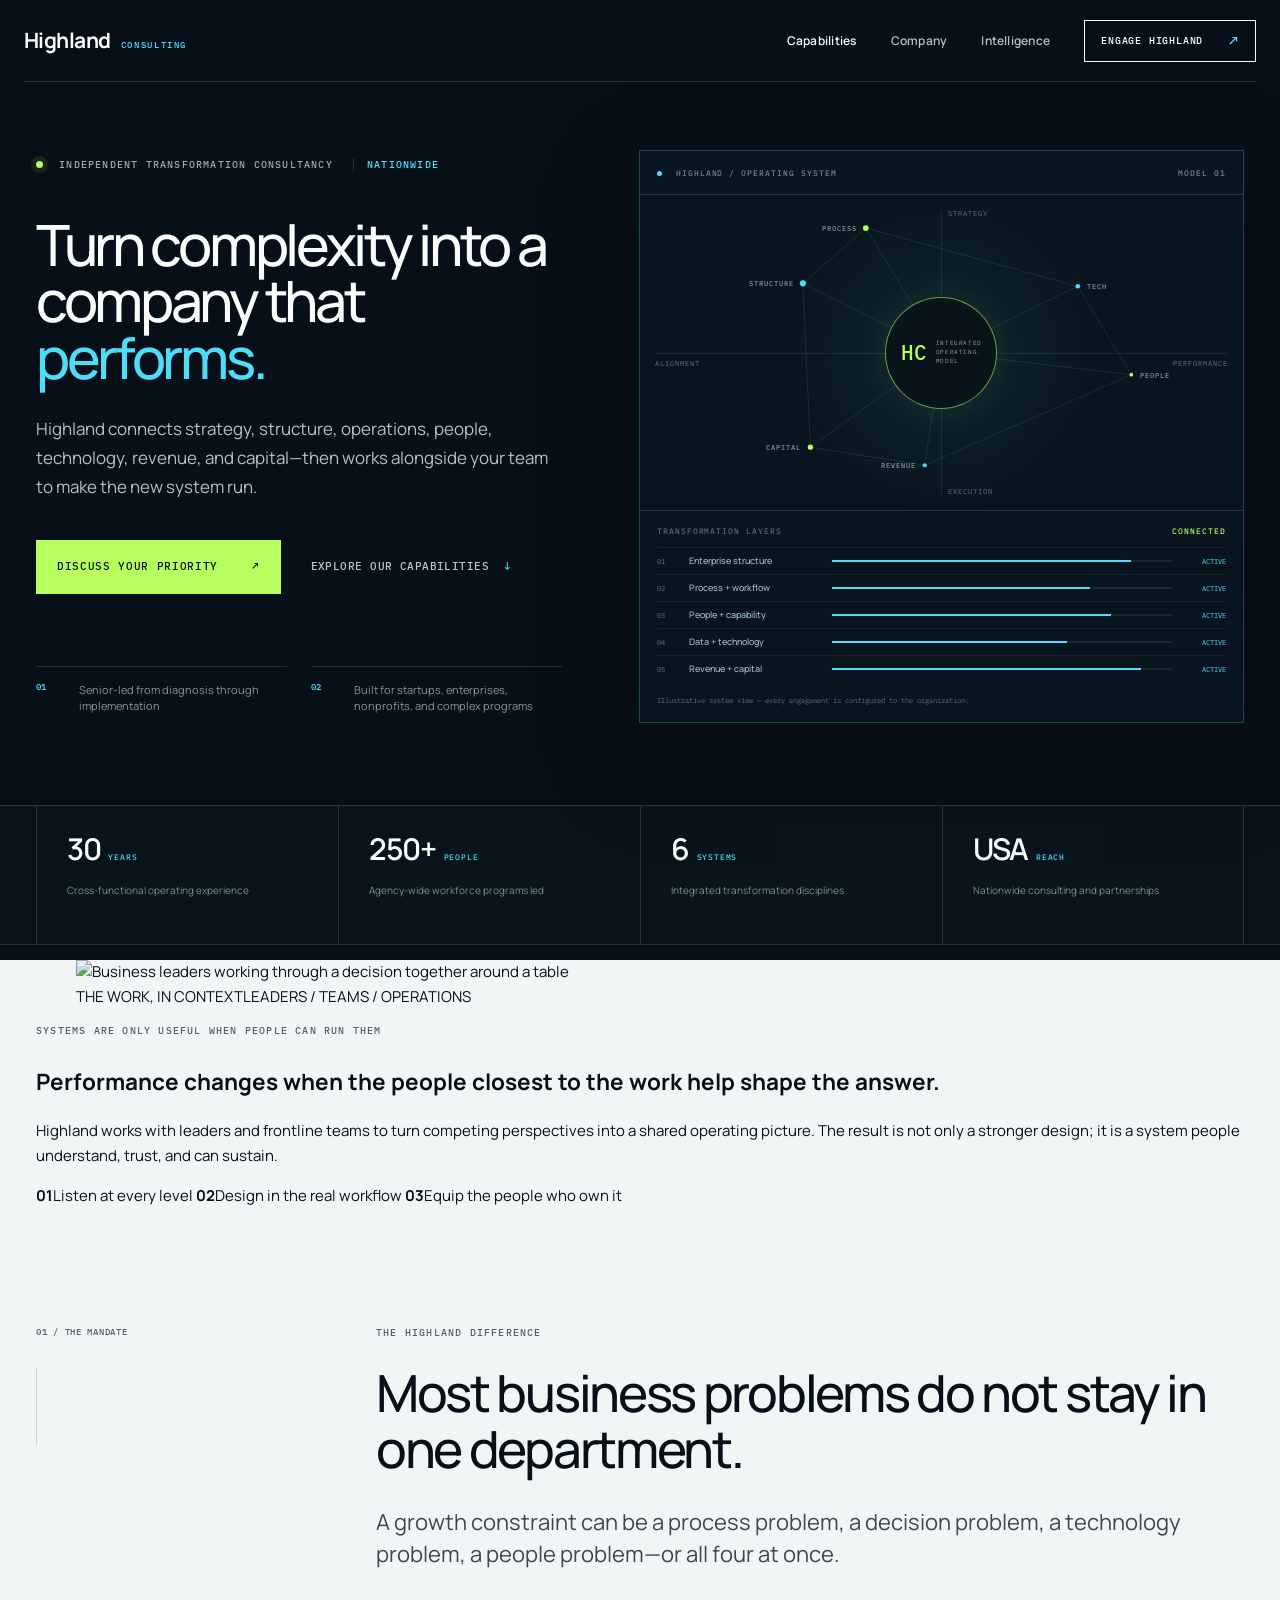
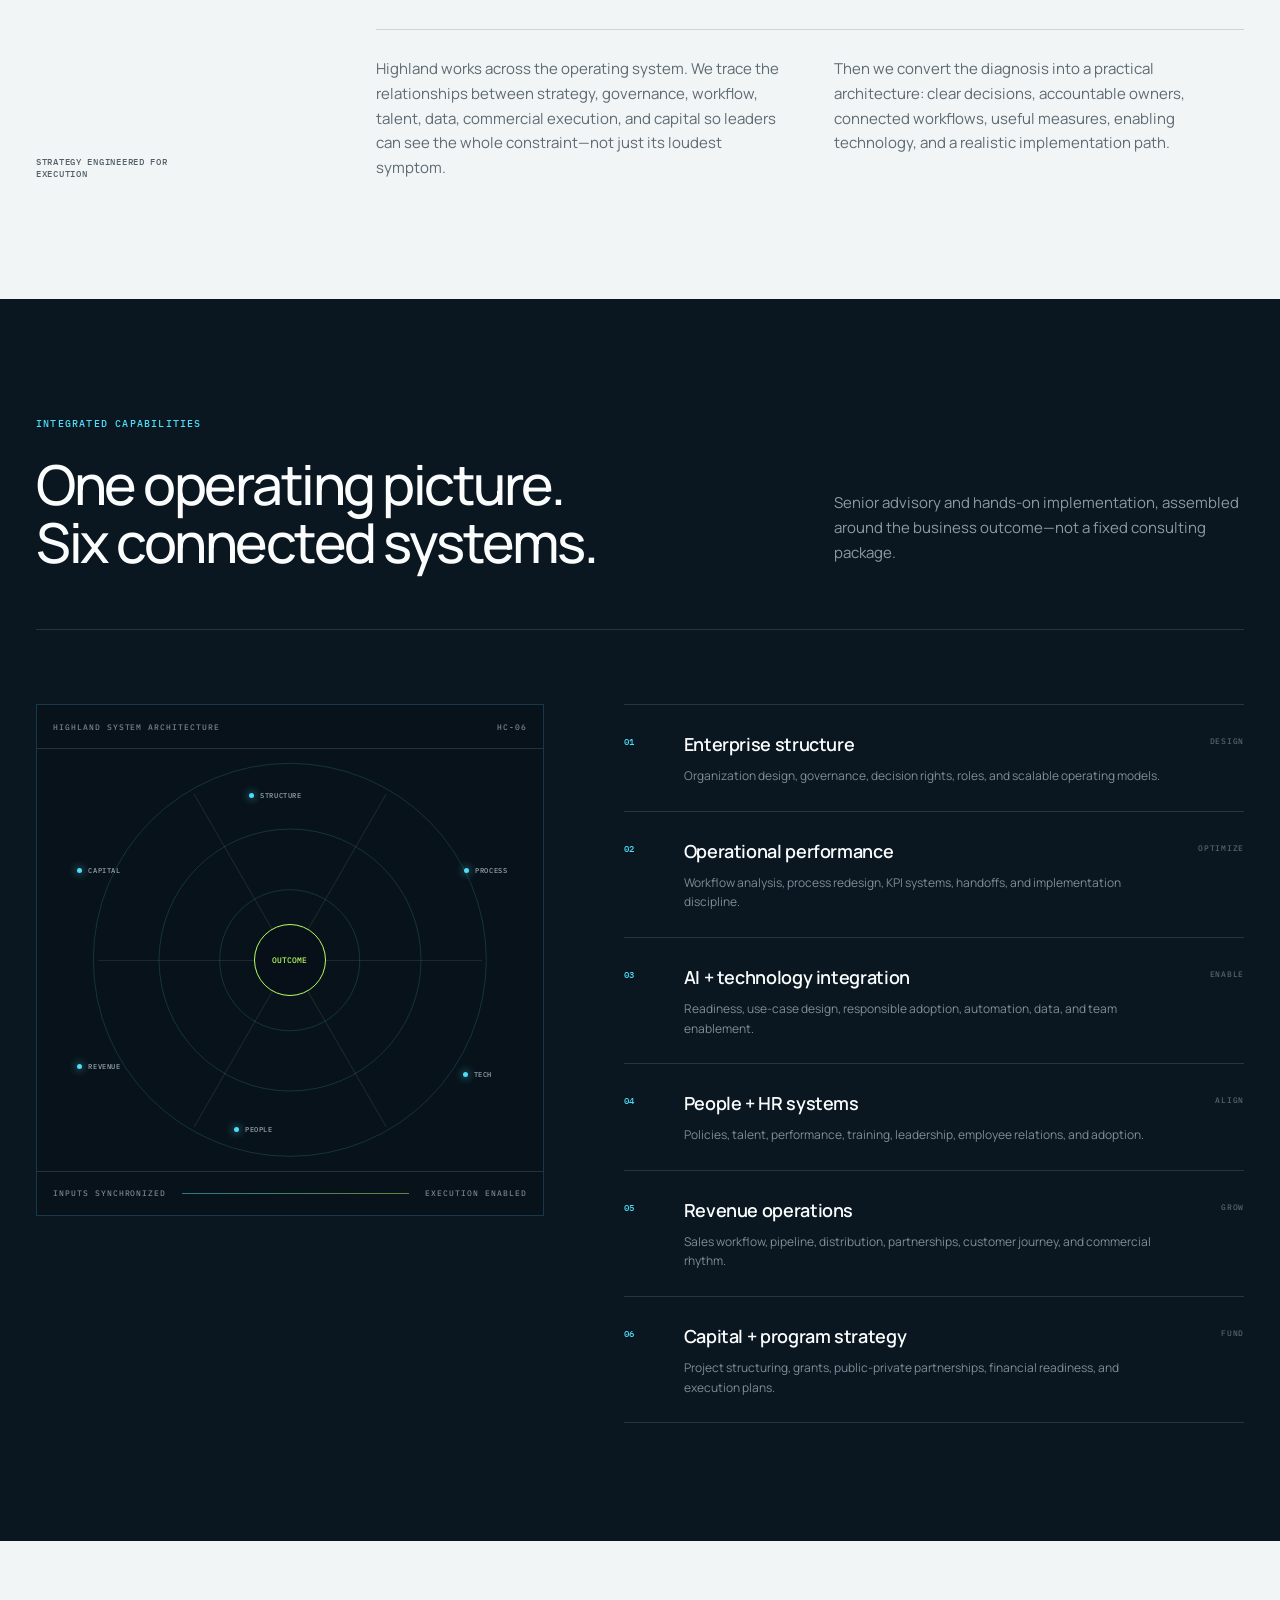
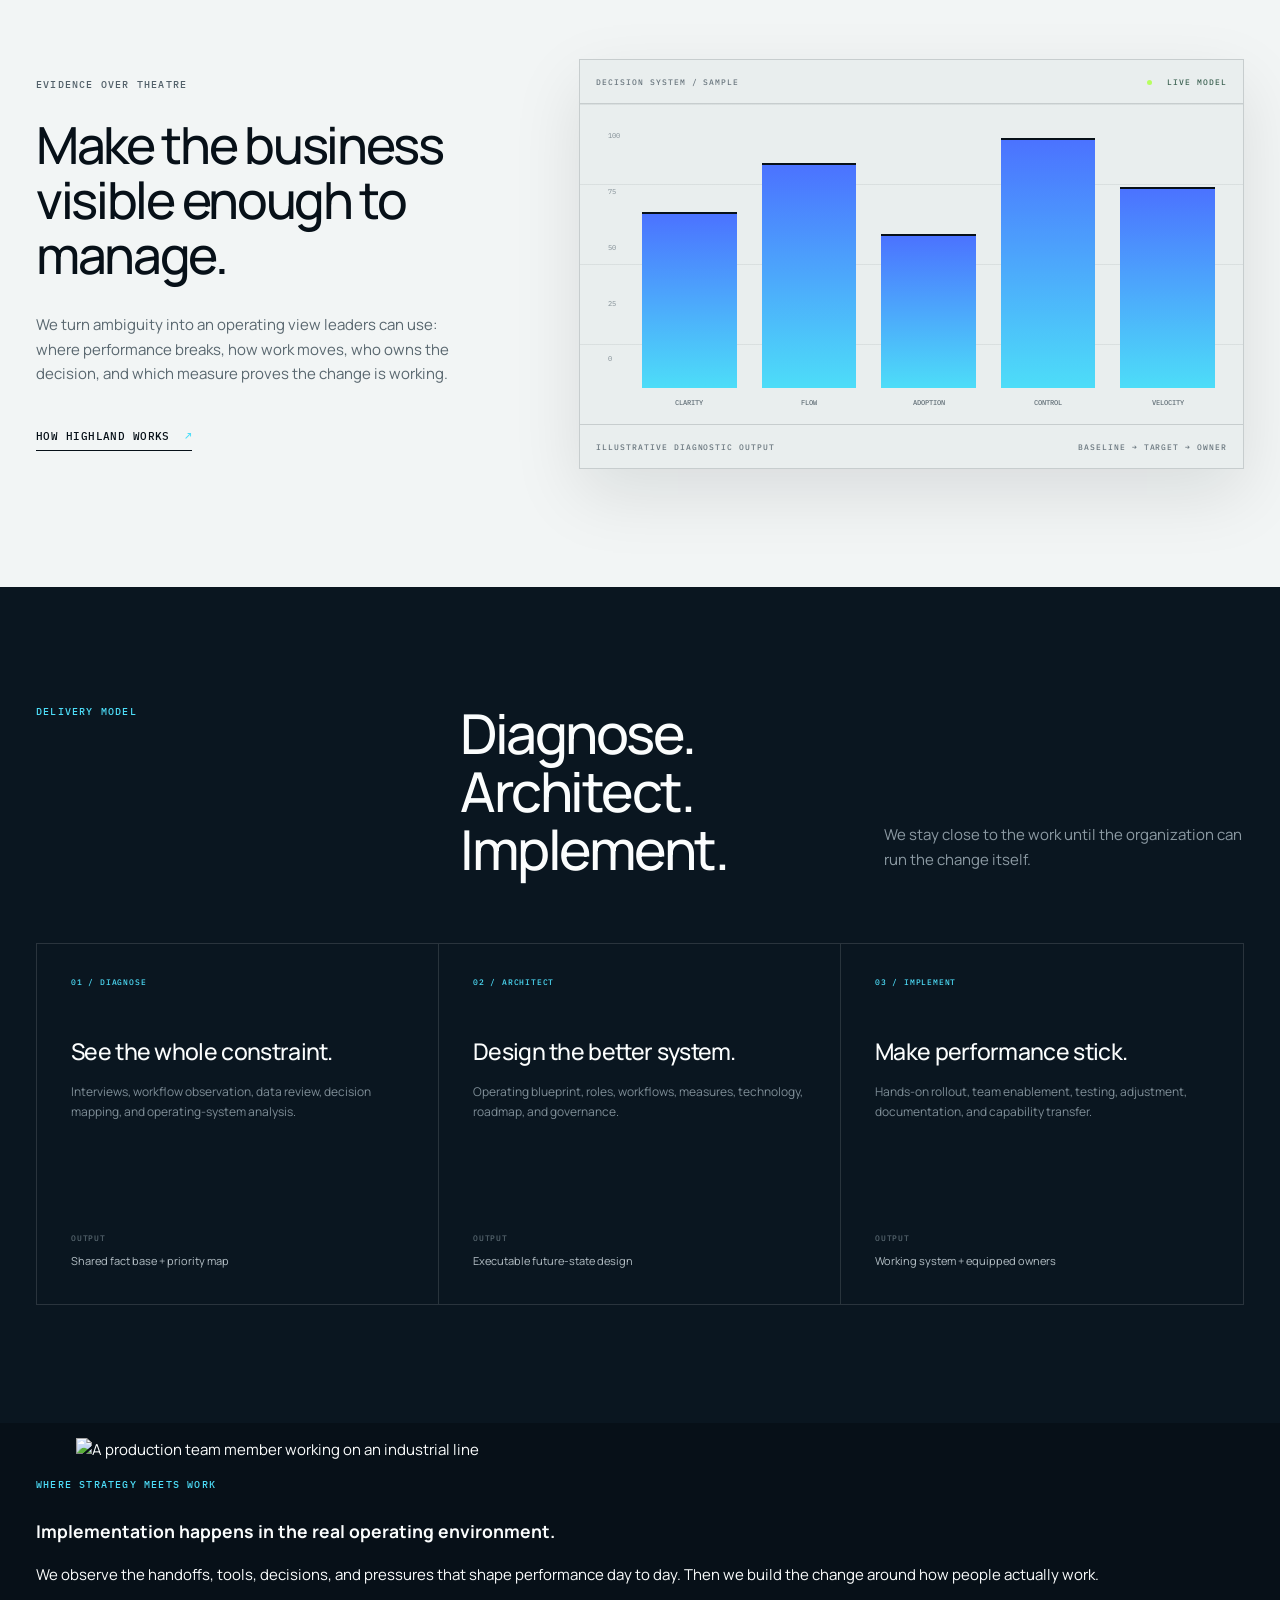
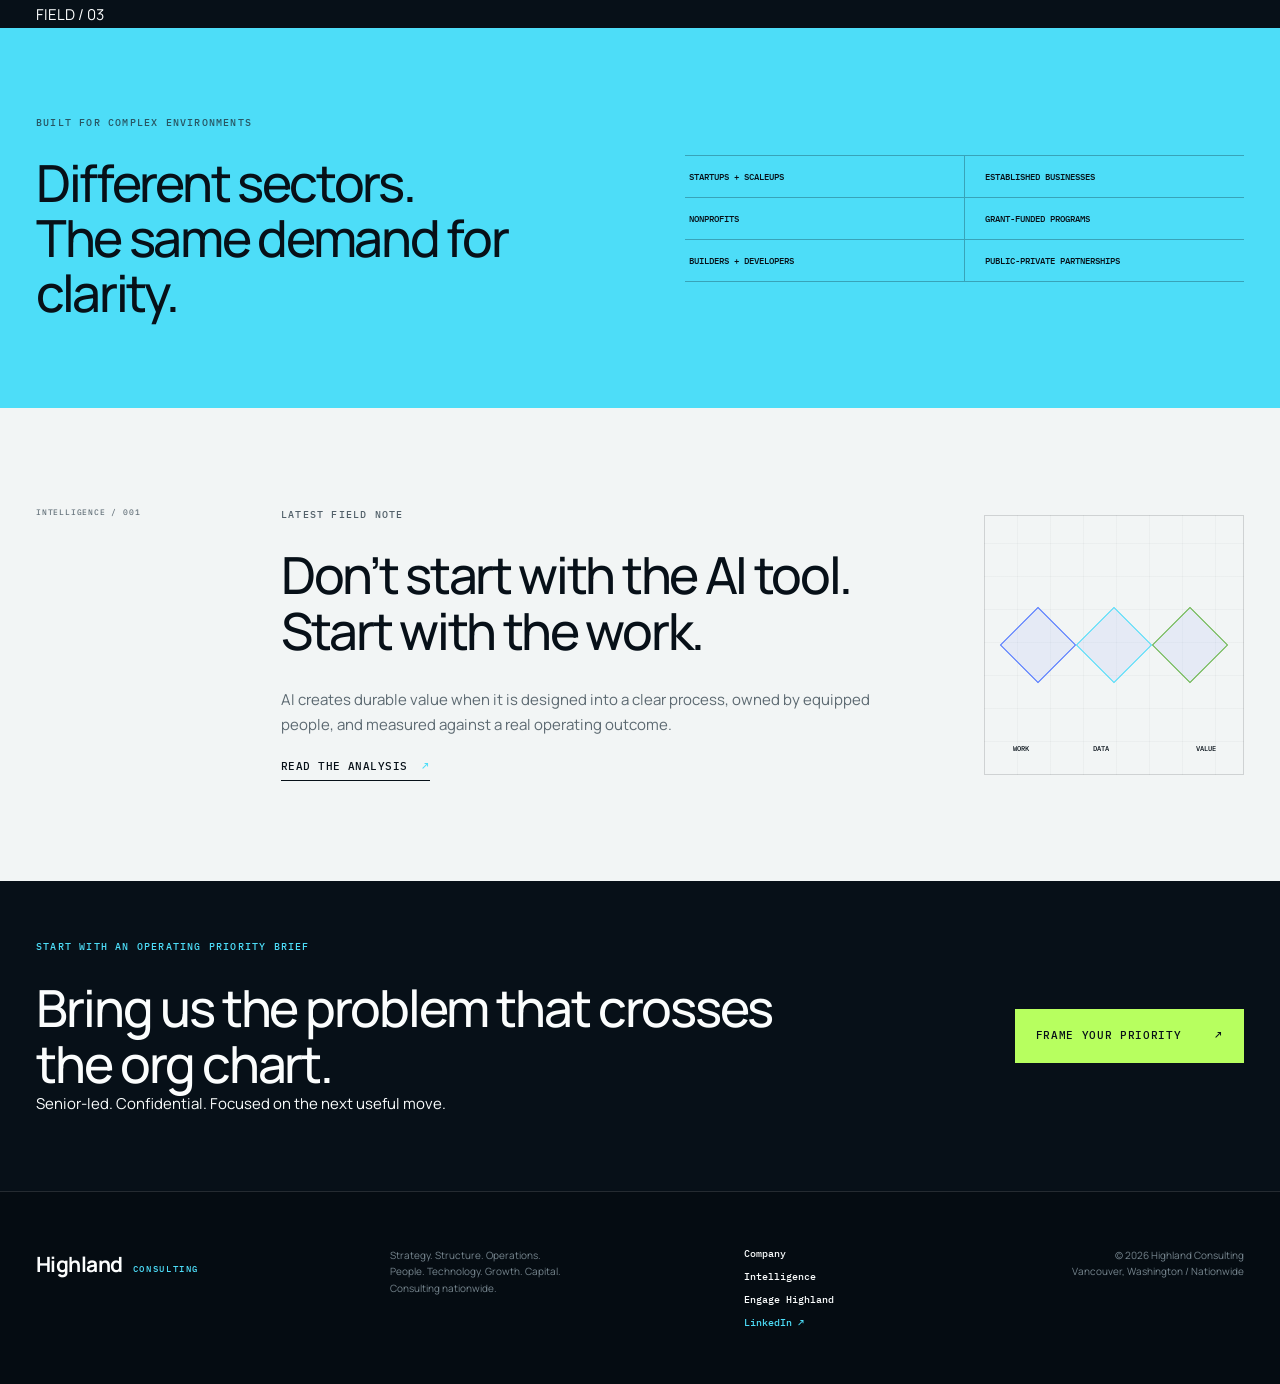
==== commit 5098b34a: "Add people-centered homepage sections Added new sections for human proofing and work in motion with " ====
--- a/index.html
+++ b/index.html
@@ -71,6 +71,25 @@
       </div>
     </section>
 
+    <section class="human-proof light-section" aria-labelledby="people-power-performance">
+      <div class="shell human-proof-grid">
+        <figure class="human-photo human-photo-team reveal">
+          <img src="https://images.unsplash.com/photo-1758518731706-be5d5230e5a5?auto=format&amp;fit=crop&amp;crop=faces&amp;w=1600&amp;q=84" alt="Business leaders working through a decision together around a table" loading="lazy">
+          <figcaption><span>THE WORK, IN CONTEXT</span><span>LEADERS / TEAMS / OPERATIONS</span></figcaption>
+        </figure>
+        <div class="human-proof-copy reveal">
+          <p class="overline">Systems are only useful when people can run them</p>
+          <h2 id="people-power-performance">Performance changes when the people closest to the work help shape the answer.</h2>
+          <p>Highland works with leaders and frontline teams to turn competing perspectives into a shared operating picture. The result is not only a stronger design; it is a system people understand, trust, and can sustain.</p>
+          <div class="human-signals" aria-label="How Highland works with teams">
+            <span><b>01</b>Listen at every level</span>
+            <span><b>02</b>Design in the real workflow</span>
+            <span><b>03</b>Equip the people who own it</span>
+          </div>
+        </div>
+      </div>
+    </section>
+
     <section class="executive-brief light-section section-pad">
       <div class="shell brief-grid">
         <div class="section-rail reveal"><span>01 / THE MANDATE</span><i></i><p>Strategy engineered for execution</p></div>
@@ -152,6 +171,20 @@
       </div>
     </section>
 
+    <section class="work-in-motion-section">
+      <div class="shell work-in-motion reveal">
+        <figure>
+          <img src="https://images.unsplash.com/photo-1742967417934-d43c2bcbef8b?auto=format&amp;fit=crop&amp;crop=faces&amp;w=1200&amp;q=84" alt="A production team member working on an industrial line" loading="lazy">
+        </figure>
+        <div>
+          <p class="overline accent">Where strategy meets work</p>
+          <h3>Implementation happens in the real operating environment.</h3>
+          <p>We observe the handoffs, tools, decisions, and pressures that shape performance day to day. Then we build the change around how people actually work.</p>
+        </div>
+        <span class="motion-tag">FIELD / 03</span>
+      </div>
+    </section>
+
     <section class="sector-section">
       <div class="shell sector-grid reveal">
         <div><p class="overline">Built for complex environments</p><h2>Different sectors.<br>The same demand for clarity.</h2></div>
@@ -168,8 +201,8 @@
     </section>
 
     <section class="corporate-cta shell reveal">
-      <div><p class="overline accent">A practical first conversation</p><h2>Bring us the problem that crosses the org chart.</h2></div>
-      <a class="button button-accent" href="contact.html">Engage Highland <span>↗</span></a>
+      <div><p class="overline accent">Start with an Operating Priority Brief</p><h2>Bring us the problem that crosses the org chart.</h2><p class="cta-assurance">Senior-led. Confidential. Focused on the next useful move.</p></div>
+      <a class="button button-accent" href="contact.html">Frame your priority <span>↗</span></a>
     </section>
   </main>
 
--- a/assets/styles.css
+++ b/assets/styles.css
@@ -1,17 +1,517 @@
-:root{--ink:#111512;--forest:#0c1512;--paper:#f2efe5;--acid:#d9ff57;--line:rgba(17,21,18,.19);--serif:'Newsreader',Georgia,serif;--sans:'DM Sans',Arial,sans-serif;--pad:clamp(22px,4.5vw,72px);--ease:cubic-bezier(.22,1,.36,1)}
-*{box-sizing:border-box}html{scroll-behavior:smooth}body{margin:0;background:var(--paper);color:var(--ink);font-family:var(--sans);font-size:16px;line-height:1.45;overflow-x:hidden}a{color:inherit;text-decoration:none}button,input,textarea{font:inherit;color:inherit}::selection{background:var(--acid);color:var(--ink)}
-.noise{position:fixed;inset:0;z-index:50;pointer-events:none;opacity:.035;background-image:url("data:image/svg+xml,%3Csvg viewBox='0 0 180 180' xmlns='http://www.w3.org/2000/svg'%3E%3Cfilter id='n'%3E%3CfeTurbulence type='fractalNoise' baseFrequency='.85' numOctaves='3' stitchTiles='stitch'/%3E%3C/filter%3E%3Crect width='100%25' height='100%25' filter='url(%23n)'/%3E%3C/svg%3E")}.shell{width:100%;padding-left:var(--pad);padding-right:var(--pad)}.section-pad{padding-top:clamp(96px,13vw,190px);padding-bottom:clamp(96px,13vw,190px)}.dark-section{background:var(--forest);color:var(--paper)}.paper-section{background:#e8e4d8}.section-kicker{margin:0;text-transform:uppercase;letter-spacing:.16em;font-size:11px;font-weight:600}.section-kicker:before{content:'';display:inline-block;width:26px;height:1px;background:currentColor;vertical-align:middle;margin-right:10px}.display{font:400 clamp(52px,7vw,116px)/.93 var(--serif);letter-spacing:-.055em;margin:0}.display em{color:var(--acid);font-style:italic}
-.site-header{height:98px;padding:0 var(--pad);display:flex;align-items:center;justify-content:space-between;position:relative;z-index:40;border-bottom:1px solid var(--line)}.brand{width:180px;display:flex;flex-direction:column;line-height:1;color:var(--ink)}.brand-main{font-weight:600;text-transform:uppercase;letter-spacing:.19em;font-size:20px}.brand-main:after{content:'';display:inline-block;width:7px;height:7px;background:var(--ink);margin-left:5px;transform:translateY(-1px)}.brand-sub{text-transform:uppercase;letter-spacing:.42em;font-size:8px;margin-top:8px}.brand-inverse{color:var(--paper)}.brand-inverse .brand-main:after{background:var(--acid)}.site-nav{display:flex;align-items:center;gap:clamp(22px,3vw,54px);font-size:12px;letter-spacing:.05em}.site-nav a{position:relative}.site-nav a:not(.nav-cta):after{content:'';position:absolute;left:0;right:100%;bottom:-7px;height:1px;background:currentColor;transition:right .4s var(--ease)}.site-nav a:hover:after,.site-nav a[aria-current=page]:after{right:0}.nav-cta{border:1px solid currentColor;border-radius:100px;padding:12px 18px;display:flex;gap:24px;align-items:center;transition:background .3s,color .3s}.nav-cta:hover{background:var(--ink);color:var(--paper)}.header-dark{position:absolute;top:0;left:0;right:0;color:var(--paper);border-color:rgba(242,239,229,.2)}.header-dark .brand{color:var(--paper)}.header-dark .brand-main:after{background:var(--acid)}.header-dark .nav-cta:hover{background:var(--paper);color:var(--ink)}.menu-toggle{display:none;background:none;border:0;padding:10px 0;cursor:pointer}
-.hero{min-height:calc(100vh - 98px);position:relative;padding-top:clamp(38px,5vw,78px);padding-bottom:48px;overflow:hidden}.eyebrow{display:flex;justify-content:space-between;text-transform:uppercase;letter-spacing:.16em;font-size:10px;padding-bottom:18px;border-bottom:1px solid var(--line)}.hero-title{font:400 clamp(102px,17vw,280px)/.73 var(--serif);letter-spacing:-.08em;margin:clamp(58px,7vw,100px) 0 0;position:relative;z-index:2}.hero-title em,.subhero h1 em,.contact-hero h1 em{font-style:italic;font-weight:400}.hero-title em{margin-left:18vw}.hero-lower{display:grid;grid-template-columns:repeat(12,1fr);align-items:end;margin-top:clamp(50px,6vw,90px);position:relative;z-index:2}.lede{font:400 clamp(22px,2.35vw,40px)/1.22 var(--serif);letter-spacing:-.02em;margin:0}.hero-lower .lede{grid-column:2/span 5}.round-link{grid-column:11/span 2;justify-self:end;width:112px;height:112px;border:1px solid var(--ink);border-radius:50%;display:flex;align-items:center;justify-content:center;gap:12px;font-size:11px;line-height:1.1;text-transform:uppercase;letter-spacing:.08em;transition:transform .5s var(--ease),background .3s}.round-link:hover{transform:rotate(8deg);background:var(--acid)}.round-link b{font-size:20px}.hero-system{position:absolute;right:-9vw;top:8vw;width:min(39vw,610px);aspect-ratio:1;border-radius:50%;opacity:.23}.system-orbit{position:absolute;border:1px solid var(--ink);border-radius:50%;inset:10%}.orbit-b{inset:23%;border-style:dashed;animation:spin 24s linear infinite}.system-axis{position:absolute;left:50%;top:0;bottom:0;width:1px;background:var(--ink);transform:rotate(37deg)}.hero-system span{position:absolute;font-size:8px;letter-spacing:.2em}.hero-system span:nth-of-type(1){top:5%;left:48%}.hero-system span:nth-of-type(2){top:51%;left:0}.hero-system span:nth-of-type(3){top:71%;right:2%}.hero-system span:nth-of-type(4){bottom:3%;left:45%}@keyframes spin{to{transform:rotate(360deg)}}
-.statement{overflow:hidden;padding-top:clamp(100px,14vw,210px)}.statement-grid{display:grid;grid-template-columns:repeat(12,1fr);gap:18px}.statement-grid>.section-kicker{grid-column:1/span 3}.statement-grid>.display{grid-column:4/span 9}.statement-copy{grid-column:7/span 5;margin-top:70px;font-size:17px}.statement-copy p{margin:0 0 1.4em}.moving-line{margin-top:clamp(100px,13vw,180px);border-top:1px solid rgba(242,239,229,.2);border-bottom:1px solid rgba(242,239,229,.2);overflow:hidden;white-space:nowrap}.moving-line div{font:400 clamp(46px,7vw,108px)/1.25 var(--serif);font-style:italic;color:var(--acid);width:max-content;animation:marquee 28s linear infinite}@keyframes marquee{to{transform:translateX(-50%)}}
-.section-head{display:grid;grid-template-columns:repeat(12,1fr);gap:18px;margin-bottom:clamp(60px,9vw,130px)}.section-head .section-kicker{grid-column:1/span 3}.section-head h2{grid-column:4/span 6;font:400 clamp(48px,6vw,92px)/.98 var(--serif);letter-spacing:-.05em;margin:0}.section-head>p:last-child{grid-column:10/span 3;align-self:end;margin:0;font-size:14px}.capability-list{border-top:1px solid var(--line)}.capability{display:grid;grid-template-columns:1fr 3fr 4fr 2fr;gap:28px;align-items:start;padding:34px 0;border-bottom:1px solid var(--line);transition:padding .4s var(--ease),background .3s}.capability:hover{padding-left:18px;padding-right:18px;background:rgba(217,255,87,.25)}.capability span{font-size:11px}.capability h3{font:400 27px/1.1 var(--serif);margin:0}.capability p{margin:0;max-width:560px}.capability b{font-size:11px;text-transform:uppercase;letter-spacing:.1em;font-weight:500}
-.method .section-head h2{grid-column:4/span 8}.method-grid{display:grid;grid-template-columns:repeat(3,1fr);border-top:1px solid var(--line)}.method-step{padding:38px 4vw 10px 0;min-height:420px;border-right:1px solid var(--line)}.method-step+article{padding-left:4vw}.method-step:last-child{border:0}.method-step span{font-size:10px;letter-spacing:.14em}.method-step h3{font:400 clamp(32px,3vw,50px)/1 var(--serif);letter-spacing:-.03em;margin:90px 0 24px;max-width:300px}.method-step p{max-width:350px;margin:0}.fit{display:grid;grid-template-columns:repeat(12,1fr);gap:18px}.fit-intro{grid-column:1/span 4}.fit-intro h2{font:400 clamp(44px,4.8vw,78px)/1 var(--serif);letter-spacing:-.04em;margin:48px 0}.fit-grid{grid-column:6/span 7;display:grid;grid-template-columns:1fr 1fr;border-top:1px solid var(--line);border-left:1px solid var(--line)}.fit-grid>div{padding:32px;min-height:260px;border-right:1px solid var(--line);border-bottom:1px solid var(--line)}.fit-grid span{font-size:10px}.fit-grid h3{font:400 29px/1.05 var(--serif);margin:62px 0 15px}.fit-grid p{margin:0;font-size:14px}.insight-feature{padding:clamp(100px,13vw,180px) 0}.feature-grid{display:grid;grid-template-columns:2fr 6fr 4fr;gap:30px}.feature-label{font-size:10px;letter-spacing:.14em;color:var(--acid)}.feature-grid h2{font:400 clamp(52px,6vw,92px)/.95 var(--serif);letter-spacing:-.05em;margin:26px 0}.feature-grid>div>p:not(.feature-label){font-size:17px;max-width:560px}.text-link{display:inline-flex;align-items:center;gap:32px;margin-top:30px;padding-bottom:7px;border-bottom:1px solid currentColor;font-size:12px;letter-spacing:.05em}.text-link span{transition:transform .3s}.text-link:hover span{transform:translate(5px,-5px)}.feature-art{height:520px;position:relative;border:1px solid rgba(242,239,229,.3);border-radius:50% 50% 0 0;overflow:hidden}.feature-art i{position:absolute;border:1px solid var(--acid);border-radius:50%;width:75%;aspect-ratio:1;left:12.5%}.feature-art i:nth-child(1){top:8%}.feature-art i:nth-child(2){top:30%}.feature-art i:nth-child(3){top:52%}.feature-art span{position:absolute;font-size:8px;letter-spacing:.16em}.feature-art span:nth-of-type(1){left:8%;top:25%}.feature-art span:nth-of-type(2){right:8%;top:48%}.feature-art span:nth-of-type(3){left:44%;bottom:8%;color:var(--acid)}
-.closing-cta{min-height:680px;display:grid;grid-template-columns:repeat(12,1fr);align-content:center;gap:18px}.closing-cta .section-kicker{grid-column:1/span 3}.closing-cta h2{grid-column:4/span 7;font:400 clamp(60px,7vw,110px)/.92 var(--serif);letter-spacing:-.055em;margin:0}.button{grid-column:10/span 3;align-self:end;display:inline-flex;justify-content:space-between;align-items:center;gap:50px;width:max-content;min-width:235px;background:var(--ink);color:var(--paper);border:1px solid var(--ink);border-radius:100px;padding:17px 21px;font-size:12px;cursor:pointer;transition:background .3s,color .3s,transform .3s}.button:hover{background:var(--acid);color:var(--ink);transform:translateY(-3px)}.button-light{background:var(--acid);color:var(--ink);border-color:var(--acid)}.button-light:hover{background:var(--paper)}
-.site-footer{padding:80px 0 32px;border-top:1px solid rgba(242,239,229,.2)}.footer-grid{display:grid;grid-template-columns:3fr 4fr 2fr 3fr;gap:30px;align-items:start}.footer-grid>div p{margin:0 0 30px;font:400 18px/1.35 var(--serif)}.footer-grid>div p+p{font:400 12px var(--sans);text-transform:uppercase;letter-spacing:.12em;color:var(--acid)}.footer-links{display:flex;flex-direction:column;gap:10px;font-size:12px}.copyright{font-size:10px;letter-spacing:.08em;text-transform:uppercase;align-self:end;text-align:right}
-.subhero{padding-top:clamp(55px,7vw,100px);padding-bottom:clamp(100px,13vw,190px)}.subhero h1,.contact-hero h1{font:400 clamp(80px,13vw,220px)/.77 var(--serif);letter-spacing:-.075em;margin:clamp(70px,9vw,130px) 0}.subhero h1 em{margin-left:18vw}.subhero .lede{width:45%;margin-left:42%}.manifesto-grid{display:grid;grid-template-columns:repeat(12,1fr);gap:18px}.manifesto-grid>.section-kicker{grid-column:1/span 3}.manifesto-grid>.display{grid-column:4/span 8}.manifesto-copy{grid-column:7/span 5;margin-top:75px;font-size:18px}.leadership .section-head h2{grid-column:4/span 8}.leader{display:grid;grid-template-columns:3fr 9fr;gap:30px;padding:70px 0;border-top:1px solid var(--line)}.leader-index{width:clamp(120px,16vw,240px);aspect-ratio:1;background:var(--ink);color:var(--acid);display:grid;place-items:center;font:400 clamp(40px,6vw,90px) var(--serif);border-radius:50% 50% 4% 50%}.leader-role{font-size:10px;letter-spacing:.14em;margin:0 0 20px}.leader h3{font:400 clamp(52px,6vw,90px)/1 var(--serif);letter-spacing:-.04em;margin:0 0 28px}.leader-intro{font:400 clamp(24px,2.5vw,40px)/1.2 var(--serif);max-width:900px}.leader-columns{display:grid;grid-template-columns:1fr 1fr;gap:50px;max-width:900px;margin-top:45px}.leader-columns p{margin:0}.leader-secondary .leader-index{background:transparent;color:var(--ink);border:1px solid var(--ink);border-radius:2% 50% 50% 50%}.leader-secondary .leader-intro{max-width:720px}.experience .section-head h2{grid-column:4/span 8}.experience-grid{display:grid;grid-template-columns:repeat(4,1fr);border-top:1px solid var(--line)}.experience-grid article{padding:30px 30px 30px 0;min-height:360px;border-right:1px solid var(--line)}.experience-grid article+article{padding-left:30px}.experience-grid span{font-size:10px;letter-spacing:.14em}.experience-grid h3{font:400 32px/1.05 var(--serif);margin:90px 0 20px}.experience-grid p{font-size:14px}.principle-list{border-top:1px solid var(--line)}.principle-list>div{display:grid;grid-template-columns:1fr 5fr 5fr;gap:30px;padding:30px 0;border-bottom:1px solid var(--line)}.principle-list span{font-size:10px}.principle-list h3{font:400 30px var(--serif);margin:0}.principle-list p{margin:0;max-width:520px}
-.insights-hero h1 em{margin-left:0}.insight-index .filter-row{display:flex;gap:8px;flex-wrap:wrap;margin-bottom:60px}.filter-row button{border:1px solid rgba(242,239,229,.35);background:transparent;color:var(--paper);border-radius:100px;padding:10px 16px;font-size:11px;cursor:pointer}.filter-row button.active,.filter-row button:hover{background:var(--acid);border-color:var(--acid);color:var(--ink)}.article-grid{display:grid;grid-template-columns:1fr 1fr;border-top:1px solid rgba(242,239,229,.25);border-left:1px solid rgba(242,239,229,.25)}.article-card{padding:35px;min-height:440px;border-right:1px solid rgba(242,239,229,.25);border-bottom:1px solid rgba(242,239,229,.25);display:flex;flex-direction:column;transition:background .3s}.article-card:hover{background:rgba(217,255,87,.07)}.article-card[hidden]{display:none}.article-meta{display:flex;justify-content:space-between;font-size:9px;letter-spacing:.14em}.article-card h2{font:400 clamp(38px,4.4vw,70px)/.98 var(--serif);letter-spacing:-.04em;margin:85px 0 20px;max-width:700px}.article-card>p{max-width:600px}.article-card .text-link{margin-top:auto;align-self:flex-start}.long-note{display:grid;grid-template-columns:3fr 8fr 1fr;gap:30px;padding:100px 0;border-top:1px solid var(--line);scroll-margin-top:20px}.long-note-meta{display:flex;flex-direction:column;gap:10px;font-size:10px;letter-spacing:.14em}.long-note>div:nth-child(2){grid-column:2}.long-note h2{font:400 clamp(50px,6vw,90px)/.95 var(--serif);letter-spacing:-.05em;margin:0 0 60px}.long-note p{font-size:18px;line-height:1.65;max-width:760px}.dropcap:first-letter{float:left;font:400 5.5em/.72 var(--serif);padding:10px 12px 0 0}.long-note blockquote{font:italic 400 clamp(30px,3vw,48px)/1.15 var(--serif);border-left:4px solid var(--acid);margin:55px 0;padding-left:25px;max-width:760px}
-.contact-main{min-height:100vh;position:relative;overflow:hidden}.contact-hero{padding-top:140px;padding-bottom:130px;position:relative;z-index:2}.contact-hero .eyebrow{border-color:rgba(242,239,229,.2)}.contact-hero h1{margin-bottom:80px}.contact-hero h1 em{color:var(--acid);margin-left:16vw}.contact-grid{display:grid;grid-template-columns:1fr 1fr;gap:8vw}.contact-grid .lede{max-width:630px}.contact-direct{margin-top:80px;display:grid;grid-template-columns:1fr 1fr;gap:40px}.contact-direct>div:last-child{grid-column:1/3}.contact-direct span,.field label{display:block;font-size:9px;letter-spacing:.16em;margin-bottom:10px;color:var(--acid)}.contact-direct a{font:400 22px var(--serif);border-bottom:1px solid rgba(242,239,229,.3)}.contact-direct p{margin:0}.contact-form{border-top:1px solid rgba(242,239,229,.35)}.field{position:relative;border-bottom:1px solid rgba(242,239,229,.35);padding:24px 0 12px}.field input,.field textarea{width:100%;background:transparent;border:0;outline:0;color:var(--paper);font:400 24px var(--serif);resize:vertical}.contact-form .button{margin-top:35px}.form-note{font-size:10px;opacity:.65;max-width:380px;margin-top:20px}.contact-orbit{position:absolute;left:-18vw;bottom:-20vw;width:55vw;aspect-ratio:1;border:1px solid rgba(217,255,87,.22);border-radius:50%;opacity:.5}.contact-orbit i{position:absolute;border:1px solid rgba(217,255,87,.4);border-radius:50%;inset:20%}.contact-orbit i+ i{inset:37%}.contact-orbit span{position:absolute;font-size:8px;letter-spacing:.2em;color:var(--acid)}.contact-orbit span:nth-of-type(1){top:12%;left:48%}.contact-orbit span:nth-of-type(2){top:52%;right:5%}.contact-orbit span:nth-of-type(3){bottom:7%;left:45%}.contact-footer{border-top-color:rgba(242,239,229,.2)}.not-found{min-height:100vh;display:grid;place-content:center;text-align:center;padding:30px}.not-found h1{font:400 clamp(70px,11vw,170px)/1 var(--serif);margin:30px}.not-found .button{margin:auto}
-.reveal{opacity:0;transform:translateY(28px);transition:opacity .9s var(--ease),transform .9s var(--ease)}.reveal.is-visible{opacity:1;transform:none}
-@media(max-width:900px){.site-header{height:82px}.menu-toggle{display:flex;align-items:center;gap:10px;z-index:3}.menu-toggle i,.menu-toggle i:before{content:'';display:block;width:20px;height:1px;background:currentColor;transition:transform .3s}.menu-toggle i:before{transform:translateY(5px)}.menu-toggle[aria-expanded=true] i{transform:rotate(45deg)}.menu-toggle[aria-expanded=true] i:before{transform:rotate(-90deg)}.site-nav{position:fixed;inset:0;background:var(--forest);color:var(--paper);padding:120px var(--pad) 50px;flex-direction:column;align-items:flex-start;justify-content:center;gap:22px;transform:translateY(-105%);transition:transform .6s var(--ease);z-index:2}.site-nav.is-open{transform:none}.site-nav a{font:400 11vw var(--serif);letter-spacing:-.04em}.site-nav .nav-cta{font:12px var(--sans);letter-spacing:.05em}.hero{min-height:auto}.hero-title{font-size:25vw;line-height:.76;margin-top:80px}.hero-title em{margin-left:6vw}.hero-system{top:20vw;width:72vw;opacity:.12}.hero-lower .lede{grid-column:1/span 9}.round-link{grid-column:10/span 3}.statement-grid>.section-kicker,.statement-grid>.display,.statement-copy{grid-column:1/13}.statement-grid>.display{margin-top:70px}.statement-copy{margin-top:55px;width:75%;margin-left:25%}.section-head .section-kicker,.section-head h2,.section-head>p:last-child{grid-column:1/13}.section-head h2{margin-top:50px}.section-head>p:last-child{margin-top:30px;width:60%;margin-left:40%}.capability{grid-template-columns:1fr 4fr}.capability p,.capability b{grid-column:2}.method-grid{grid-template-columns:1fr}.method-step,.method-step+article{padding:35px 0;min-height:0;border-right:0;border-bottom:1px solid var(--line)}.method-step h3{margin:55px 0 20px}.fit-intro{grid-column:1/13}.fit-grid{grid-column:1/13;margin-top:70px}.feature-grid{grid-template-columns:1fr}.feature-grid>p{margin-bottom:40px}.feature-art{height:360px;max-width:500px;margin-top:50px}.closing-cta .section-kicker,.closing-cta h2,.closing-cta .button{grid-column:1/13}.closing-cta h2{margin:45px 0}.footer-grid{grid-template-columns:1fr 1fr}.copyright{text-align:left}.subhero h1{font-size:19vw}.subhero h1 em{margin-left:7vw}.subhero .lede{width:70%;margin-left:30%}.manifesto-grid>.section-kicker,.manifesto-grid>.display,.manifesto-copy{grid-column:1/13}.manifesto-grid>.display{margin-top:55px}.manifesto-copy{width:75%;margin-left:25%}.leader{grid-template-columns:1fr}.leader-index{margin-bottom:30px}.experience-grid{grid-template-columns:1fr 1fr}.experience-grid article:nth-child(2){border-right:0}.principle-list>div{grid-template-columns:1fr 7fr}.principle-list p{grid-column:2}.long-note{grid-template-columns:1fr}.long-note>div:nth-child(2){grid-column:1}.contact-grid{grid-template-columns:1fr}.contact-form{margin-top:90px}.contact-hero h1{font-size:18vw}.contact-orbit{width:100vw}}
-@media(max-width:600px){:root{--pad:20px}.brand{width:150px}.brand-main{font-size:17px}.hero-title{font-size:27vw}.hero-lower{display:block}.hero-lower .lede{font-size:25px}.round-link{margin:50px 0 0 auto;width:96px;height:96px}.statement-copy,.section-head>p:last-child,.manifesto-copy,.subhero .lede{width:100%;margin-left:0}.section-head h2{font-size:48px}.capability{grid-template-columns:36px 1fr;gap:12px}.capability h3{font-size:25px}.fit-grid{grid-template-columns:1fr}.feature-grid h2{font-size:52px}.closing-cta{min-height:560px}.closing-cta h2{font-size:55px}.footer-grid{grid-template-columns:1fr;gap:45px}.experience-grid{grid-template-columns:1fr}.experience-grid article,.experience-grid article+article{border-right:0;padding-left:0}.leader-columns{grid-template-columns:1fr}.article-grid{grid-template-columns:1fr}.article-card{min-height:410px;padding:25px}.article-card h2{font-size:42px}.principle-list>div{grid-template-columns:32px 1fr}.contact-direct{grid-template-columns:1fr}.contact-direct>div:last-child{grid-column:1}.contact-hero{padding-top:120px}.contact-hero h1 em{margin-left:0}.contact-hero h1{font-size:22vw}.contact-grid .lede{font-size:28px}.copyright{align-self:start}}
-@media(prefers-reduced-motion:reduce){html{scroll-behavior:auto}.orbit-b,.moving-line div{animation:none}.reveal{opacity:1;transform:none;transition:none}}
+@import url('https://fonts.googleapis.com/css2?family=IBM+Plex+Mono:wght@400;500&family=Manrope:wght@400;500;600;700&display=swap');
+
+:root {
+  --ink: #071018;
+  --ink-2: #0a1620;
+  --ink-3: #101f2b;
+  --paper: #f2f5f5;
+  --white: #fbfdfd;
+  --slate: #65737d;
+  --line: rgba(255, 255, 255, .13);
+  --line-dark: rgba(7, 16, 24, .15);
+  --cyan: #4dddf8;
+  --lime: #b7ff5f;
+  --blue: #4b72ff;
+  --font: "Manrope", Arial, sans-serif;
+  --mono: "IBM Plex Mono", Consolas, monospace;
+  --shell: min(1240px, calc(100vw - 72px));
+  --ease: cubic-bezier(.2, .75, .25, 1);
+}
+
+* { box-sizing: border-box; }
+html { scroll-behavior: smooth; }
+body {
+  margin: 0;
+  color: var(--white);
+  background: var(--ink);
+  font-family: var(--font);
+  font-size: 15px;
+  line-height: 1.65;
+  -webkit-font-smoothing: antialiased;
+}
+body.menu-open { overflow: hidden; }
+a { color: inherit; text-decoration: none; }
+button, input, textarea, select { font: inherit; }
+button { color: inherit; }
+img, canvas { display: block; max-width: 100%; }
+p, h1, h2, h3 { margin-top: 0; }
+.shell { width: var(--shell); margin-inline: auto; }
+.section-pad { padding-block: 118px; }
+.light-section { background: var(--paper); color: var(--ink); }
+.dark-section { background: var(--ink); color: var(--white); }
+.paper-section { background: #e8edee; color: var(--ink); }
+.page-grid {
+  position: fixed;
+  inset: 0;
+  z-index: -1;
+  pointer-events: none;
+  opacity: .32;
+  background-image: linear-gradient(rgba(255,255,255,.025) 1px, transparent 1px), linear-gradient(90deg, rgba(255,255,255,.025) 1px, transparent 1px);
+  background-size: 64px 64px;
+}
+.noise {
+  position: fixed;
+  inset: 0;
+  z-index: 20;
+  pointer-events: none;
+  opacity: .025;
+  background-image: url("data:image/svg+xml,%3Csvg viewBox='0 0 160 160' xmlns='http://www.w3.org/2000/svg'%3E%3Cfilter id='n'%3E%3CfeTurbulence type='fractalNoise' baseFrequency='.9' numOctaves='2' stitchTiles='stitch'/%3E%3C/filter%3E%3Crect width='100%25' height='100%25' filter='url(%23n)' opacity='.5'/%3E%3C/svg%3E");
+}
+
+/* Header and brand */
+.site-header {
+  width: min(1384px, calc(100vw - 48px));
+  height: 82px;
+  margin: 0 auto;
+  display: flex;
+  align-items: center;
+  justify-content: space-between;
+  border-bottom: 1px solid var(--line);
+  position: relative;
+  z-index: 10;
+}
+.page-about .site-header, .page-insights .site-header { border-color: var(--line-dark); color: var(--ink); }
+.header-dark, .site-header-dark { color: var(--white) !important; border-color: var(--line) !important; }
+.brand { display: inline-flex; align-items: baseline; gap: 10px; font-weight: 700; letter-spacing: -.035em; }
+.brand-main { font-size: 21px; }
+.brand-sub {
+  color: var(--cyan);
+  font: 500 9px/1 var(--mono);
+  letter-spacing: .18em;
+  text-transform: uppercase;
+}
+.site-nav { display: flex; align-items: center; gap: 34px; }
+.site-nav > a:not(.nav-cta) {
+  font-size: 12px;
+  font-weight: 600;
+  letter-spacing: .02em;
+  opacity: .74;
+  transition: opacity .2s ease;
+}
+.site-nav > a:hover, .site-nav > a[aria-current="page"] { opacity: 1; }
+.nav-cta {
+  display: inline-flex;
+  align-items: center;
+  gap: 26px;
+  min-height: 42px;
+  padding: 0 16px;
+  border: 1px solid currentColor;
+  font: 500 10px/1 var(--mono);
+  letter-spacing: .08em;
+  text-transform: uppercase;
+}
+.nav-cta span { color: var(--cyan); font-size: 15px; }
+.menu-toggle { display: none; border: 0; background: none; }
+
+/* Common typography and controls */
+.overline, .section-kicker, .eyebrow, .signal-label {
+  font: 500 10px/1.4 var(--mono);
+  letter-spacing: .12em;
+  text-transform: uppercase;
+}
+.overline { margin-bottom: 25px; color: #53616a; }
+.overline.accent, .section-kicker { color: var(--cyan); }
+.button {
+  display: inline-flex;
+  align-items: center;
+  justify-content: space-between;
+  gap: 34px;
+  min-height: 54px;
+  padding: 0 20px;
+  border: 1px solid currentColor;
+  font: 500 11px/1 var(--mono);
+  letter-spacing: .06em;
+  text-transform: uppercase;
+  transition: transform .25s var(--ease), background .25s ease, color .25s ease;
+}
+.button:hover { transform: translateY(-2px); }
+.button-accent { border-color: var(--lime); background: var(--lime); color: var(--ink); }
+.button-light { background: var(--white); color: var(--ink); border-color: var(--white); }
+.quiet-link, .text-link {
+  display: inline-flex;
+  align-items: center;
+  gap: 15px;
+  font: 500 11px/1 var(--mono);
+  letter-spacing: .04em;
+  text-transform: uppercase;
+}
+.quiet-link { color: #bdc8ce; }
+.quiet-link span, .text-link span { color: var(--cyan); }
+.text-link { padding-bottom: 8px; border-bottom: 1px solid currentColor; }
+.reveal { opacity: 0; transform: translateY(18px); transition: opacity .8s var(--ease), transform .8s var(--ease); }
+.reveal.visible { opacity: 1; transform: translateY(0); }
+
+/* Home hero */
+.corporate-hero {
+  min-height: 700px;
+  display: grid;
+  grid-template-columns: minmax(0, .93fr) minmax(520px, 1.07fr);
+  align-items: center;
+  gap: clamp(46px, 6vw, 96px);
+  padding-block: 68px 82px;
+}
+.signal-label { color: #9eabb3; margin-bottom: 44px; }
+.signal-label i, .live-indicator i {
+  display: inline-block;
+  width: 7px;
+  height: 7px;
+  margin-right: 9px;
+  border-radius: 50%;
+  background: var(--lime);
+  box-shadow: 0 0 0 5px rgba(183,255,95,.09);
+}
+.signal-label span { color: var(--cyan); margin-left: 13px; padding-left: 13px; border-left: 1px solid var(--line); }
+.hero-copy h1 {
+  max-width: 700px;
+  margin-bottom: 30px;
+  font-size: clamp(45px, 4.45vw, 64px);
+  line-height: .99;
+  letter-spacing: -.058em;
+  font-weight: 500;
+}
+.hero-copy h1 strong { color: var(--cyan); font-weight: 500; }
+.hero-copy > p { max-width: 620px; color: #b5c0c6; font-size: 17px; line-height: 1.7; }
+.hero-actions { display: flex; align-items: center; gap: 30px; margin-top: 38px; }
+.hero-assurance { display: grid; grid-template-columns: 1fr 1fr; gap: 24px; margin-top: 72px; }
+.hero-assurance > div { display: grid; grid-template-columns: 30px 1fr; gap: 13px; padding-top: 15px; border-top: 1px solid var(--line); }
+.hero-assurance span { color: var(--cyan); font: 500 9px/1 var(--mono); }
+.hero-assurance p { margin: 0; color: #87959e; font-size: 11px; line-height: 1.5; }
+
+.intelligence-panel { border: 1px solid rgba(77,221,248,.25); background: #09151e; box-shadow: 0 32px 90px rgba(0,0,0,.35); }
+.panel-bar, .readout-head, .console-top, .console-bottom, .map-header, .map-footer {
+  display: flex;
+  align-items: center;
+  justify-content: space-between;
+  color: #75858f;
+  font: 500 8px/1 var(--mono);
+  letter-spacing: .12em;
+  text-transform: uppercase;
+}
+.panel-bar { height: 44px; padding: 0 17px; border-bottom: 1px solid var(--line); }
+.panel-bar i { display: inline-block; width: 5px; height: 5px; border-radius: 50%; background: var(--cyan); margin-right: 8px; }
+.system-visual { height: 315px; position: relative; overflow: hidden; background: radial-gradient(circle at center, rgba(77,221,248,.08), transparent 48%); }
+#system-map { position: absolute; inset: 0; width: 100%; height: 100%; }
+.visual-axis { position: absolute; display: flex; justify-content: space-between; color: #65737c; font: 400 7px/1 var(--mono); letter-spacing: .14em; }
+.axis-x { left: 15px; right: 15px; top: 50%; border-top: 1px solid rgba(255,255,255,.08); padding-top: 6px; }
+.axis-y { top: 15px; bottom: 15px; left: 50%; flex-direction: column; border-left: 1px solid rgba(255,255,255,.08); padding-left: 6px; }
+.map-core {
+  position: absolute;
+  top: 50%; left: 50%;
+  width: 112px; height: 112px;
+  transform: translate(-50%,-50%);
+  border: 1px solid rgba(183,255,95,.58);
+  border-radius: 50%;
+  display: flex;
+  align-items: center;
+  justify-content: center;
+  gap: 9px;
+  background: rgba(7,16,24,.88);
+  box-shadow: 0 0 35px rgba(183,255,95,.09), inset 0 0 22px rgba(183,255,95,.04);
+}
+.map-core span { color: var(--lime); font: 500 21px/1 var(--mono); }
+.map-core small { color: #93a1a9; font: 400 6px/1.55 var(--mono); letter-spacing: .1em; }
+.system-readout { border-top: 1px solid var(--line); padding: 16px 17px 14px; }
+.readout-head { margin-bottom: 12px; color: #596872; }
+.readout-head span:last-child { color: var(--lime); }
+.readout-row { display: grid; grid-template-columns: 24px 135px 1fr 46px; align-items: center; gap: 8px; min-height: 27px; border-top: 1px solid rgba(255,255,255,.05); }
+.readout-row > span, .readout-row em { color: #61717a; font: 400 7px/1 var(--mono); font-style: normal; }
+.readout-row b { color: #aeb9c0; font-size: 9px; font-weight: 500; }
+.readout-row i { width: 100%; height: 2px; background: rgba(255,255,255,.08); position: relative; }
+.readout-row i::after { content: ""; position: absolute; inset: 0 auto 0 0; width: var(--value); background: var(--cyan); }
+.readout-row em { color: var(--cyan); text-align: right; }
+.panel-note { margin: 0; padding: 0 17px 16px; color: #5e6c74; font: 400 7px/1.4 var(--mono); }
+
+/* Experience strip */
+.evidence-strip { border-block: 1px solid var(--line); background: #09141c; }
+.evidence-grid { display: grid; grid-template-columns: repeat(4, 1fr); }
+.evidence-grid > div { min-height: 138px; padding: 28px 30px; border-left: 1px solid var(--line); }
+.evidence-grid > div:last-child { border-right: 1px solid var(--line); }
+.evidence-grid strong { font-size: 30px; line-height: 1; letter-spacing: -.045em; font-weight: 600; }
+.evidence-grid span { margin-left: 8px; color: var(--cyan); font: 500 8px/1 var(--mono); letter-spacing: .1em; }
+.evidence-grid p { margin: 14px 0 0; color: #7d8c95; font-size: 10px; }
+
+/* Mandate */
+.brief-grid { display: grid; grid-template-columns: 250px 1fr; gap: 90px; }
+.section-rail { display: grid; grid-template-rows: auto 1fr auto; color: #53616a; font: 500 9px/1.4 var(--mono); letter-spacing: .08em; text-transform: uppercase; }
+.section-rail i { width: 1px; height: 78px; background: var(--line-dark); margin: 28px 0; }
+.section-rail p { max-width: 140px; margin: 0; }
+.brief-content h2, .decision-copy h2, .delivery-head h2, .sector-grid h2, .insight-grid h2 {
+  margin-bottom: 30px;
+  font-size: clamp(34px, 4vw, 55px);
+  line-height: 1.08;
+  letter-spacing: -.045em;
+  font-weight: 500;
+}
+.brief-lede { max-width: 900px; color: #394750; font-size: 22px; line-height: 1.48; }
+.brief-columns { display: grid; grid-template-columns: 1fr 1fr; gap: 48px; margin-top: 58px; padding-top: 27px; border-top: 1px solid var(--line-dark); }
+.brief-columns p { margin: 0; color: #5d6a72; }
+
+/* Architecture */
+.architecture { background: var(--ink-2); }
+.architecture-head { display: grid; grid-template-columns: 1fr 410px; align-items: end; gap: 70px; padding-bottom: 58px; border-bottom: 1px solid var(--line); }
+.architecture-head h2, .delivery-head h2 { font-size: clamp(38px, 4.3vw, 59px); line-height: 1.05; letter-spacing: -.045em; font-weight: 500; margin: 0; }
+.architecture-head > p, .delivery-head > p { margin: 0 0 6px; color: #8c9aa3; }
+.architecture-layout { display: grid; grid-template-columns: .9fr 1.1fr; gap: 80px; align-items: start; margin-top: 74px; }
+.architecture-map { position: sticky; top: 28px; border: 1px solid rgba(77,221,248,.2); background: #08121a; }
+.map-header, .map-footer { height: 44px; padding: 0 16px; border-bottom: 1px solid var(--line); }
+.map-footer { border-top: 1px solid var(--line); border-bottom: 0; }
+.map-footer i { flex: 1; height: 1px; margin: 0 16px; background: linear-gradient(90deg,var(--cyan),var(--lime)); opacity: .5; }
+.map-radar { position: relative; aspect-ratio: 1.2; overflow: hidden; }
+.radar-ring { position: absolute; left: 50%; top: 50%; border: 1px solid rgba(77,221,248,.16); border-radius: 50%; transform: translate(-50%,-50%); }
+.radar-ring.r1 { width: 28%; aspect-ratio: 1; }
+.radar-ring.r2 { width: 52%; aspect-ratio: 1; }
+.radar-ring.r3 { width: 78%; aspect-ratio: 1; }
+.radar-line { position: absolute; left: 12%; right: 12%; top: 50%; height: 1px; background: rgba(255,255,255,.09); transform-origin: center; }
+.radar-line.l2 { transform: rotate(60deg); }
+.radar-line.l3 { transform: rotate(-60deg); }
+.radar-core { position: absolute; top: 50%; left: 50%; width: 72px; aspect-ratio: 1; transform: translate(-50%,-50%); display: grid; place-items: center; border-radius: 50%; border: 1px solid var(--lime); color: var(--lime); background: var(--ink); font: 500 8px/1 var(--mono); }
+.radar-node { position: absolute; color: #97a7b0; font: 500 7px/1 var(--mono); letter-spacing: .08em; }
+.radar-node::before { content:""; display: inline-block; width: 5px; height: 5px; margin-right: 6px; border-radius: 50%; background: var(--cyan); box-shadow: 0 0 9px var(--cyan); }
+.n1 { top: 10%; left: 42%; }.n2 { top: 28%; right: 7%; }.n3 { bottom: 22%; right: 10%; }.n4 { bottom: 9%; left: 39%; }.n5 { bottom: 24%; left: 8%; }.n6 { top: 28%; left: 8%; }
+.capability-stack { border-top: 1px solid var(--line); }
+.capability-row { display: grid; grid-template-columns: 42px 1fr 65px; gap: 18px; align-items: start; padding: 25px 0; border-bottom: 1px solid var(--line); }
+.capability-row > span { color: var(--cyan); font: 500 9px/1 var(--mono); padding-top: 7px; }
+.capability-row h3 { margin: 0 0 6px; font-size: 18px; font-weight: 600; letter-spacing: -.02em; }
+.capability-row p { margin: 0; color: #7e8e97; font-size: 12px; }
+.capability-row b { color: #56656f; font: 500 8px/1 var(--mono); letter-spacing: .09em; padding-top: 7px; text-align: right; }
+
+/* Decision system */
+.decision-grid { display: grid; grid-template-columns: .8fr 1.2fr; align-items: center; gap: 100px; }
+.decision-copy p:not(.overline) { max-width: 500px; color: #59676f; margin-bottom: 36px; }
+.decision-console { border: 1px solid var(--line-dark); background: #e9eeee; box-shadow: 0 25px 65px rgba(7,16,24,.1); }
+.console-top, .console-bottom { height: 44px; padding: 0 16px; color: #69767e; border-bottom: 1px solid var(--line-dark); }
+.console-bottom { border-top: 1px solid var(--line-dark); border-bottom: 0; }
+.live-indicator { color: #3c6252; }
+.live-indicator i { width: 5px; height: 5px; box-shadow: none; }
+.console-chart { height: 320px; display: grid; grid-template-columns: 34px 1fr; padding: 28px 28px 18px; background-image: linear-gradient(rgba(7,16,24,.065) 1px, transparent 1px); background-size: 100% 25%; }
+.chart-y { display: flex; flex-direction: column; justify-content: space-between; color: #818d94; font: 400 7px/1 var(--mono); padding-bottom: 44px; }
+.chart-bars { display: grid; grid-template-columns: repeat(5, 1fr); gap: clamp(12px, 2vw, 25px); align-items: end; }
+.chart-bars > div { height: 100%; display: flex; flex-direction: column; justify-content: end; align-items: center; gap: 11px; }
+.chart-bars i { width: 100%; height: var(--bar); display: block; background: linear-gradient(180deg, var(--blue), var(--cyan)); position: relative; }
+.chart-bars i::before { content: ""; position: absolute; top: -1px; left: 0; right: 0; height: 2px; background: var(--ink); }
+.chart-bars span { color: #626f77; font: 500 7px/1 var(--mono); }
+
+/* Delivery, sectors, insight */
+.delivery { background: var(--ink-2); }
+.delivery-head { display: grid; grid-template-columns: 1fr 1fr 360px; align-items: end; gap: 30px; }
+.delivery-head .overline { align-self: start; }
+.delivery-steps { display: grid; grid-template-columns: repeat(3, 1fr); margin-top: 64px; border: 1px solid var(--line); }
+.delivery-steps article { padding: 34px; min-height: 360px; border-right: 1px solid var(--line); display: flex; flex-direction: column; }
+.delivery-steps article:last-child { border-right: 0; }
+.delivery-steps span, .delivery-steps b { color: var(--cyan); font: 500 8px/1 var(--mono); letter-spacing: .1em; }
+.delivery-steps h3 { margin: 52px 0 17px; font-size: 23px; line-height: 1.2; letter-spacing: -.03em; font-weight: 500; }
+.delivery-steps p { color: #7f8e97; font-size: 12px; }
+.delivery-steps b { color: #586770; margin-top: auto; }
+.delivery-steps em { margin-top: 10px; color: #b5c0c6; font-size: 11px; font-style: normal; }
+.sector-section { padding-block: 88px; background: var(--cyan); color: var(--ink); }
+.sector-grid { display: grid; grid-template-columns: 1fr 1fr; gap: 90px; align-items: center; }
+.sector-grid .overline { color: #285663; }
+.sector-grid h2 { margin-bottom: 0; }
+.sector-list { display: grid; grid-template-columns: 1fr 1fr; border-top: 1px solid rgba(7,16,24,.28); }
+.sector-list span { padding: 16px 4px; border-bottom: 1px solid rgba(7,16,24,.28); font: 500 9px/1 var(--mono); }
+.sector-list span:nth-child(odd) { border-right: 1px solid rgba(7,16,24,.28); }
+.sector-list span:nth-child(even) { padding-left: 20px; }
+.insight-module { padding-block: 100px; }
+.insight-grid { display: grid; grid-template-columns: 180px 1fr 260px; gap: 65px; align-items: center; }
+.insight-number { align-self: start; color: #67747c; font: 500 8px/1 var(--mono); letter-spacing: .1em; }
+.insight-grid > div:nth-child(2) > p:not(.overline) { max-width: 660px; color: #5c6971; }
+.signal-graphic { height: 260px; position: relative; border: 1px solid var(--line-dark); background: repeating-linear-gradient(0deg, transparent, transparent 32px, rgba(7,16,24,.05) 33px), repeating-linear-gradient(90deg, transparent, transparent 32px, rgba(7,16,24,.05) 33px); }
+.signal-graphic i { position: absolute; top: 50%; width: 54px; aspect-ratio: 1; transform: translateY(-50%) rotate(45deg); border: 1px solid var(--blue); background: rgba(75,114,255,.08); }
+.signal-graphic i:nth-child(1) { left: 26px; }.signal-graphic i:nth-child(2) { left: 102px; border-color: var(--cyan); }.signal-graphic i:nth-child(3) { right: 26px; border-color: #65b343; }
+.signal-graphic span { position: absolute; bottom: 22px; font: 500 7px/1 var(--mono); }
+.signal-graphic span:nth-of-type(1) { left: 28px; }.signal-graphic span:nth-of-type(2) { left: 108px; }.signal-graphic span:nth-of-type(3) { right: 27px; }
+.corporate-cta { min-height: 310px; display: flex; align-items: center; justify-content: space-between; gap: 50px; }
+.corporate-cta h2 { max-width: 780px; margin: 0; font-size: clamp(36px, 4vw, 55px); line-height: 1.1; letter-spacing: -.04em; font-weight: 500; }
+
+/* Shared interior pages */
+.page-about, .page-insights { background: var(--paper); color: var(--ink); }
+.subhero { padding-block: 108px 95px; }
+.subhero .eyebrow { color: #66747c; margin-bottom: 35px; }
+.subhero .eyebrow { display: flex; justify-content: space-between; gap: 30px; }
+.subhero h1, .subhero .display { max-width: 1040px; margin-bottom: 32px; font-size: clamp(46px, 5.15vw, 66px); line-height: 1.02; letter-spacing: -.052em; font-weight: 500; }
+.subhero h1 em { color: #3665ff; font-style: normal; }
+.subhero .lede { max-width: 720px; color: #5c6971; font-size: 18px; }
+.page-about .subhero { padding-block: 82px 72px; }
+.page-about .section-pad { padding-block: 88px; }
+.manifesto-grid {
+  display: grid;
+  grid-template-columns: 180px minmax(0, 1fr);
+  grid-template-areas:
+    "kicker title"
+    "kicker copy";
+  column-gap: 80px;
+  row-gap: 34px;
+  align-items: start;
+}
+.manifesto-grid > .section-kicker { grid-area: kicker; margin: 10px 0 0; }
+.manifesto-grid > h2 {
+  grid-area: title;
+  max-width: 900px;
+  margin: 0;
+  font-size: clamp(38px, 4vw, 54px);
+  line-height: 1.08;
+  letter-spacing: -.045em;
+  font-weight: 500;
+}
+.manifesto-copy { grid-area: copy; display: grid; grid-template-columns: 1fr 1fr; gap: 46px; max-width: 960px; }
+.manifesto-copy p { margin: 0; color: #9aa7ae; font-size: 15px; line-height: 1.75; }
+.leadership, .principles, .long-notes { color: var(--ink); }
+.section-head { display: grid; grid-template-columns: 220px 1fr; gap: 90px; margin-bottom: 65px; }
+.section-head h2, .experience h2, .principles h2, .long-notes h2 { margin: 0; max-width: 850px; font-size: clamp(36px, 4.2vw, 57px); line-height: 1.08; letter-spacing: -.045em; font-weight: 500; }
+.leader { display: grid; grid-template-columns: 64px minmax(0, 1fr); gap: 34px; padding: 36px 0; border-top: 1px solid var(--line-dark); }
+.leader:last-child { border-bottom: 1px solid var(--line-dark); }
+.leader-index, .leader-role, .long-note-meta { color: #66737b; font: 500 9px/1.5 var(--mono); text-transform: uppercase; letter-spacing: .08em; }
+.leader h3 { font-size: 26px; margin: 0 0 9px; letter-spacing: -.03em; }
+.leader > div:nth-child(2) { max-width: 1040px; }
+.leader-columns { display: grid; grid-template-columns: 1fr 1fr; gap: 40px; max-width: 980px; color: #5b6870; }
+.experience-grid {
+  display: grid;
+  grid-template-columns: repeat(4, minmax(0, 1fr));
+  gap: 1px;
+  border: 1px solid var(--line-dark);
+  background: var(--line-dark);
+}
+.experience-grid article { min-height: 230px; padding: 28px; background: #e8edee; }
+.experience-grid article > span, .principle-list > div > span { color: #3665ff; font: 500 8px/1 var(--mono); letter-spacing: .1em; }
+.experience-grid article h3, .principle-list > div h3 { margin: 44px 0 12px; font-size: 19px; line-height: 1.25; letter-spacing: -.025em; }
+.experience-grid article p, .principle-list > div p { margin: 0; color: #617078; font-size: 12px; line-height: 1.65; }
+.principle-list {
+  display: grid;
+  grid-template-columns: repeat(4, minmax(0, 1fr));
+  gap: 1px;
+  border: 1px solid var(--line-dark);
+  background: var(--line-dark);
+}
+.principle-list > div { min-height: 230px; padding: 28px; background: var(--paper); }
+.closing-cta { min-height: 310px; display: flex; align-items: center; justify-content: space-between; gap: 50px; }
+.closing-cta h2 { max-width: 760px; margin: 0; font-size: clamp(34px, 4vw, 54px); line-height: 1.08; letter-spacing: -.04em; font-weight: 500; }
+.insight-index { color: var(--white); }
+.filter-row { display: flex; gap: 8px; margin-bottom: 35px; }
+.filter-row button { padding: 10px 13px; border: 1px solid var(--line); background: transparent; color: #8f9da5; font: 500 8px/1 var(--mono); text-transform: uppercase; letter-spacing: .07em; cursor: pointer; }
+.filter-row button.active { background: var(--cyan); border-color: var(--cyan); color: var(--ink); }
+.article-grid { display: grid; grid-template-columns: 1.2fr 1fr 1fr; border-top: 1px solid var(--line); }
+.article-card { padding: 30px 30px 35px 0; border-bottom: 1px solid var(--line); }
+.article-card + .article-card { padding-left: 30px; border-left: 1px solid var(--line); }
+.article-meta { color: var(--cyan); font: 500 8px/1 var(--mono); letter-spacing: .07em; text-transform: uppercase; }
+.article-card h2, .article-card h3 { margin-top: 28px; font-size: 24px; line-height: 1.25; letter-spacing: -.03em; font-weight: 500; }
+.article-card p { color: #8998a0; font-size: 12px; }
+.long-note { display: grid; grid-template-columns: 220px 1fr; gap: 70px; padding: 60px 0; border-top: 1px solid var(--line-dark); }
+.long-note h2 { font-size: 31px; margin-bottom: 22px; }
+.long-note p { color: #5b6870; }
+.dropcap::first-letter { float: left; margin: 9px 12px 0 0; font-size: 55px; line-height: .75; color: var(--blue); }
+
+/* Contact */
+.page-contact { background: var(--ink); }
+.contact-main { min-height: calc(100vh - 82px); padding-block: 90px 110px; }
+.contact-hero { margin-bottom: 65px; }
+.contact-hero .eyebrow { color: var(--cyan); }
+.contact-hero h1 { max-width: 940px; margin: 30px 0 24px; font-size: clamp(46px, 5.25vw, 70px); line-height: 1.02; letter-spacing: -.052em; font-weight: 500; }
+.contact-hero .lede { max-width: 680px; color: #9aa7ae; font-size: 17px; }
+.contact-grid { width: var(--shell); margin: auto; display: grid; grid-template-columns: 330px 1fr; gap: 100px; }
+.contact-direct { padding-top: 20px; color: #8f9ca4; }
+.contact-direct a { color: var(--cyan); }
+.contact-form { display: grid; grid-template-columns: 1fr 1fr; gap: 24px; padding: 35px; border: 1px solid var(--line); background: var(--ink-2); }
+.field { display: flex; flex-direction: column; gap: 9px; }
+.field:nth-last-of-type(1) { grid-column: 1 / -1; }
+.field label { color: #7b8992; font: 500 8px/1 var(--mono); letter-spacing: .09em; text-transform: uppercase; }
+.field input, .field textarea, .field select { width: 100%; border: 0; border-bottom: 1px solid var(--line); border-radius: 0; outline: 0; background: transparent; color: var(--white); padding: 10px 0; }
+.field textarea { min-height: 110px; resize: vertical; }
+.contact-form .button { justify-self: start; }
+.form-note { grid-column: 1/-1; color: #697881; font-size: 10px; margin: 0; }
+.contact-orbit { display: none; }
+
+/* Footer */
+.site-footer { padding-block: 55px; border-top: 1px solid var(--line); background: #050c12; color: var(--white); }
+.footer-grid { display: grid; grid-template-columns: 1.15fr 1.15fr .8fr .9fr; gap: 50px; align-items: start; }
+.footer-grid p { margin: 0; color: #76858e; font-size: 10px; }
+.footer-links { display: grid; gap: 10px; font: 500 10px/1.3 var(--mono); }
+.footer-links a:last-child { color: var(--cyan); }
+.copyright { text-align: right; }
+
+@media (max-width: 1080px) {
+  :root { --shell: min(100% - 48px, 980px); }
+  .corporate-hero { grid-template-columns: 1fr; padding-top: 75px; }
+  .hero-copy { max-width: 780px; }
+  .intelligence-panel { max-width: 780px; }
+  .architecture-layout, .decision-grid { gap: 45px; }
+  .architecture-layout { grid-template-columns: .85fr 1.15fr; }
+  .delivery-head { grid-template-columns: 1fr 1fr; }
+  .delivery-head > p { grid-column: 2; }
+  .insight-grid { grid-template-columns: 120px 1fr; }
+  .signal-graphic { display: none; }
+  .footer-grid { grid-template-columns: 1fr 1fr; }
+  .copyright { text-align: left; }
+  .manifesto-grid { grid-template-columns: 150px minmax(0, 1fr); column-gap: 50px; }
+  .experience-grid, .principle-list { grid-template-columns: repeat(2, minmax(0, 1fr)); }
+}
+
+@media (max-width: 760px) {
+  :root { --shell: calc(100vw - 36px); }
+  body { font-size: 14px; }
+  .section-pad { padding-block: 78px; }
+  .site-header { width: calc(100vw - 36px); height: 72px; }
+  .menu-toggle { display: flex; align-items: center; gap: 10px; padding: 9px 0; font: 500 9px/1 var(--mono); text-transform: uppercase; letter-spacing: .08em; }
+  .menu-toggle i { width: 16px; height: 1px; background: currentColor; position: relative; }
+  .menu-toggle i::after { content:""; position: absolute; left: 0; top: 5px; width: 16px; height: 1px; background: currentColor; }
+  .site-nav { position: fixed; inset: 72px 0 0; display: none; flex-direction: column; align-items: stretch; gap: 0; padding: 35px 18px; background: var(--ink); color: var(--white); }
+  body.menu-open .site-nav { display: flex; }
+  .site-nav > a:not(.nav-cta) { padding: 22px 4px; border-bottom: 1px solid var(--line); font-size: 15px; }
+  .nav-cta { margin-top: 24px; justify-content: space-between; min-height: 54px; }
+  .corporate-hero { min-height: 0; padding-block: 58px 64px; gap: 52px; }
+  .signal-label { margin-bottom: 30px; font-size: 8px; }
+  .signal-label span { display: none; }
+  .hero-copy h1 { font-size: clamp(43px, 12.5vw, 57px); line-height: 1.01; }
+  .hero-copy > p { font-size: 15px; }
+  .hero-actions { align-items: stretch; flex-direction: column; gap: 20px; }
+  .button { justify-content: space-between; }
+  .hero-assurance { grid-template-columns: 1fr; margin-top: 48px; }
+  .system-visual { height: 260px; }
+  .readout-row { grid-template-columns: 21px 114px 1fr; }
+  .readout-row em { display: none; }
+  .evidence-grid { grid-template-columns: 1fr 1fr; }
+  .evidence-grid > div { min-height: 125px; padding: 23px 18px; border-bottom: 1px solid var(--line); }
+  .evidence-grid > div:nth-child(even) { border-right: 1px solid var(--line); }
+  .brief-grid, .architecture-head, .architecture-layout, .decision-grid, .sector-grid, .insight-grid, .manifesto-grid, .section-head, .experience-grid, .contact-grid { grid-template-columns: 1fr; gap: 45px; }
+  .manifesto-grid { grid-template-areas: "kicker" "title" "copy"; row-gap: 28px; }
+  .manifesto-grid > .section-kicker { margin-top: 0; }
+  .section-rail { display: block; }
+  .section-rail i { display: none; }
+  .section-rail p { margin-top: 8px; }
+  .brief-content h2, .decision-copy h2, .sector-grid h2, .insight-grid h2 { font-size: 38px; }
+  .brief-lede { font-size: 18px; }
+  .brief-columns, .manifesto-copy { grid-template-columns: 1fr; gap: 20px; }
+  .architecture-head { align-items: start; }
+  .architecture-map { position: relative; top: auto; }
+  .capability-row { grid-template-columns: 30px 1fr; }
+  .capability-row b { display: none; }
+  .console-chart { height: 260px; padding-inline: 16px; }
+  .chart-bars { gap: 8px; }
+  .delivery-head { display: block; }
+  .delivery-head h2 { font-size: 39px; margin-bottom: 25px; }
+  .delivery-steps { grid-template-columns: 1fr; }
+  .delivery-steps article { min-height: 300px; border-right: 0; border-bottom: 1px solid var(--line); }
+  .delivery-steps article:last-child { border-bottom: 0; }
+  .sector-list { grid-template-columns: 1fr; }
+  .sector-list span, .sector-list span:nth-child(odd), .sector-list span:nth-child(even) { border-right: 0; padding-left: 4px; }
+  .insight-number { display: none; }
+  .corporate-cta, .closing-cta { min-height: 360px; flex-direction: column; justify-content: center; align-items: stretch; }
+  .subhero { padding-block: 70px; }
+  .subhero .display, .contact-hero h1 { font-size: clamp(43px, 12vw, 58px); }
+  .leader { grid-template-columns: 40px 1fr; gap: 22px; }
+  .leader-role { grid-column: 2; }
+  .leader-columns { grid-template-columns: 1fr; }
+  .experience-grid, .principle-list, .article-grid { grid-template-columns: 1fr; }
+  .article-card, .article-card + .article-card { padding: 30px 0; border-left: 0; }
+  .long-note { grid-template-columns: 1fr; gap: 25px; }
+  .contact-grid { width: var(--shell); }
+  .contact-form { grid-template-columns: 1fr; padding: 25px 20px; }
+  .field:nth-last-of-type(1) { grid-column: auto; }
+  .contact-form .form-note { grid-column: auto; }
+  .footer-grid { grid-template-columns: 1fr; gap: 32px; }
+}
+
+@media (prefers-reduced-motion: reduce) {
+  html { scroll-behavior: auto; }
+  *, *::before, *::after { animation-duration: .01ms !important; animation-iteration-count: 1 !important; transition-duration: .01ms !important; }
+  .reveal { opacity: 1; transform: none; }
+}
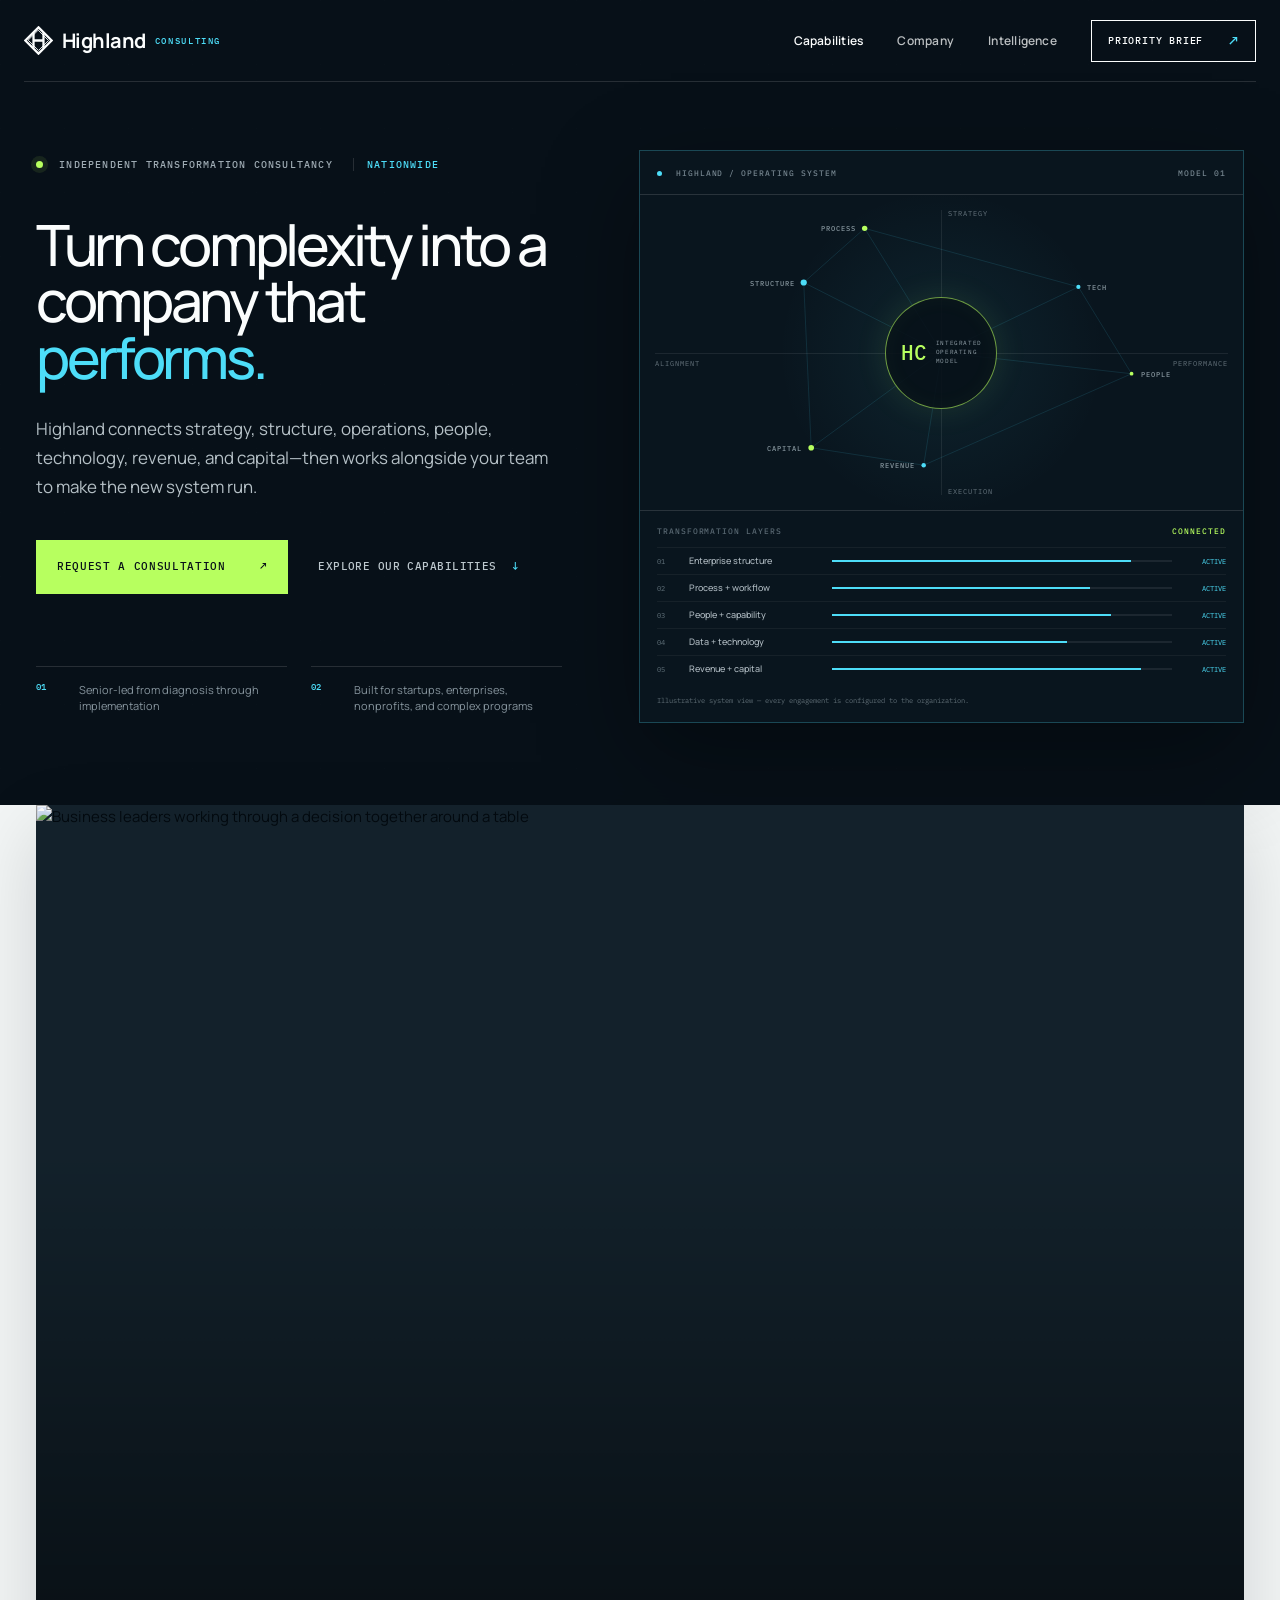
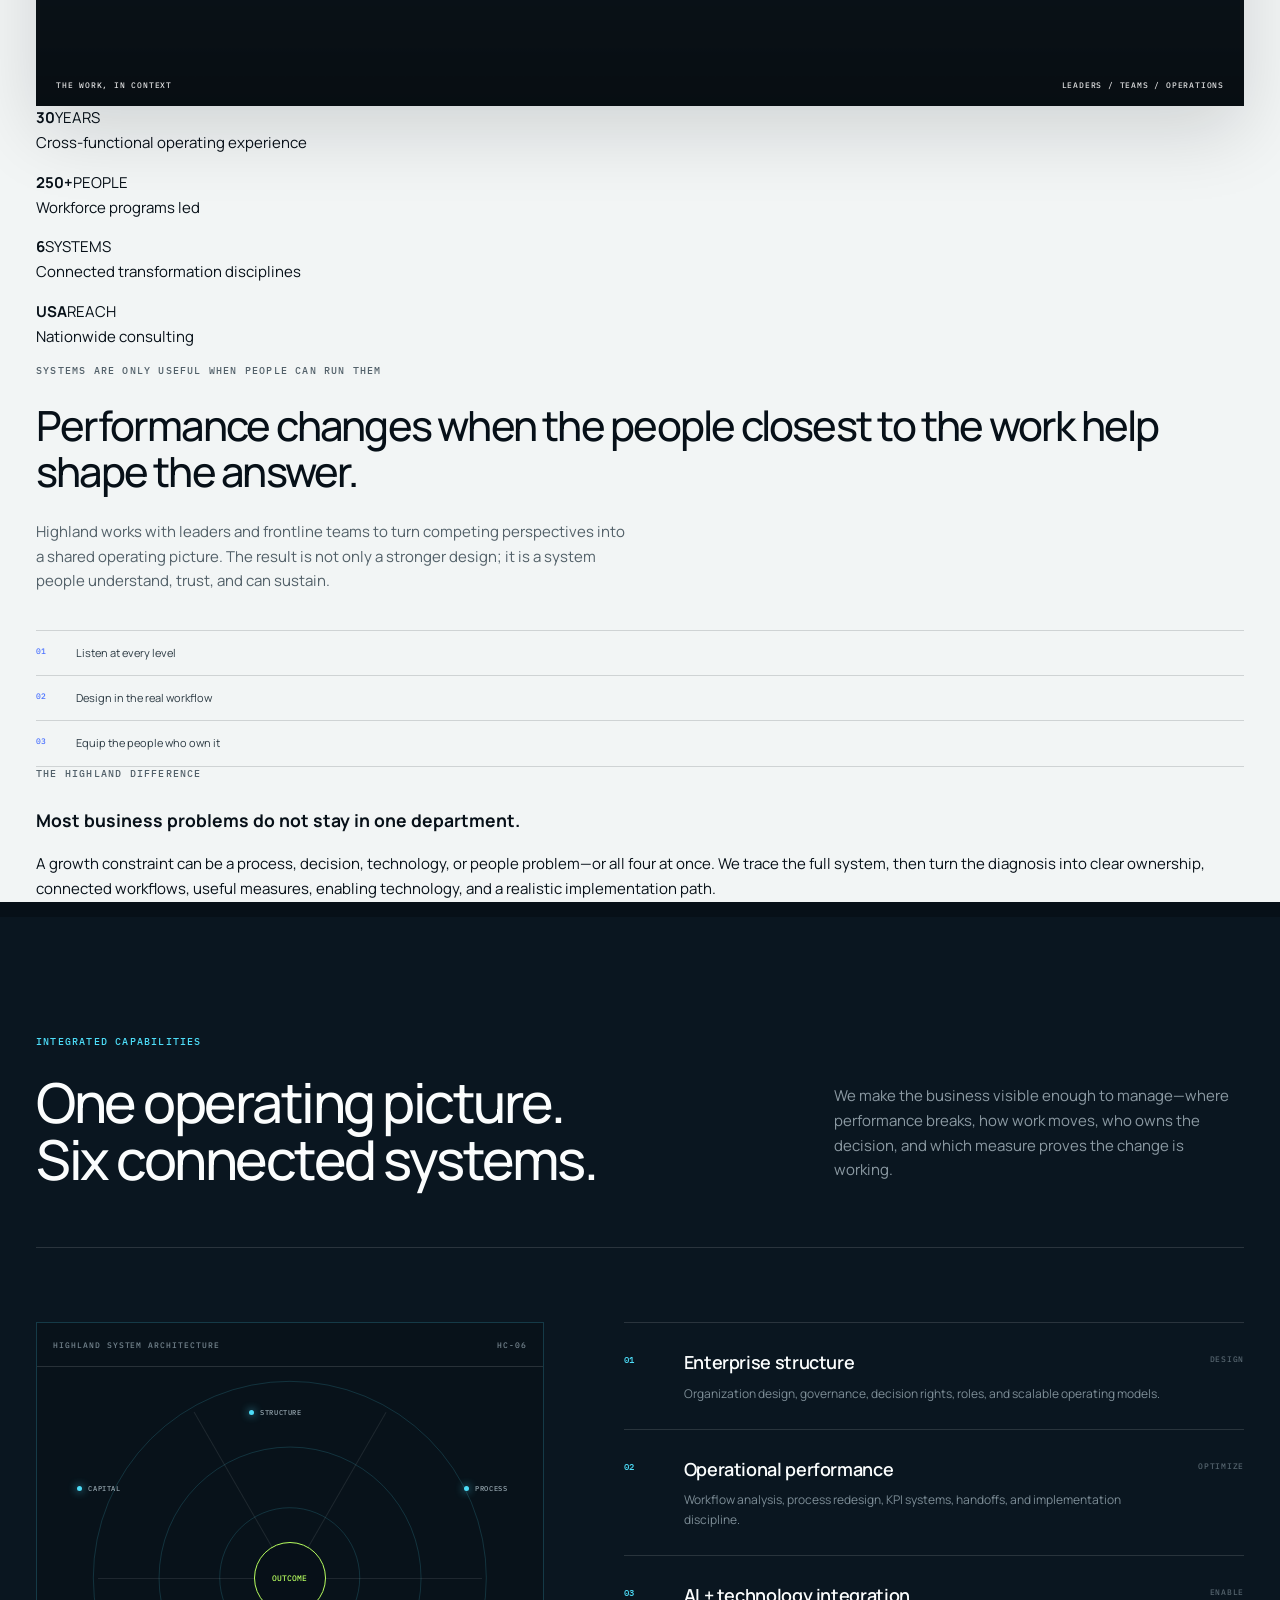
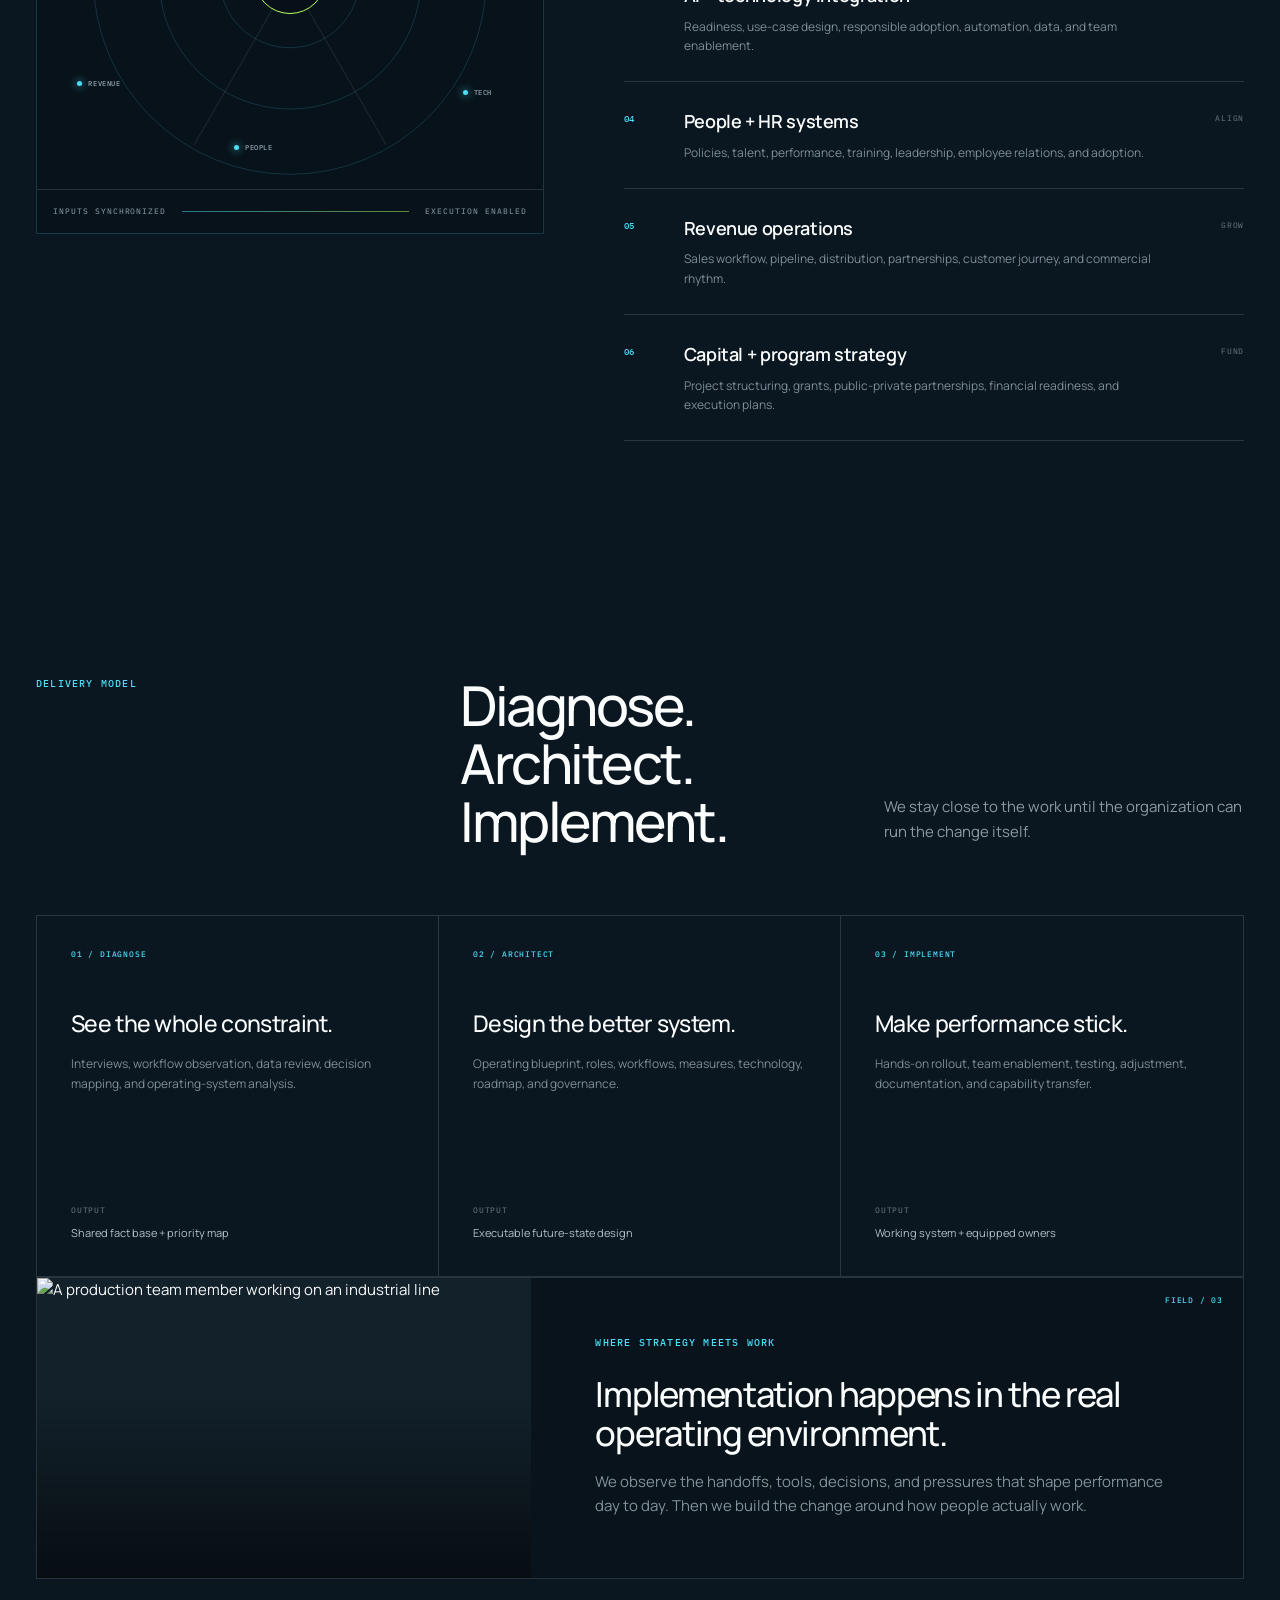
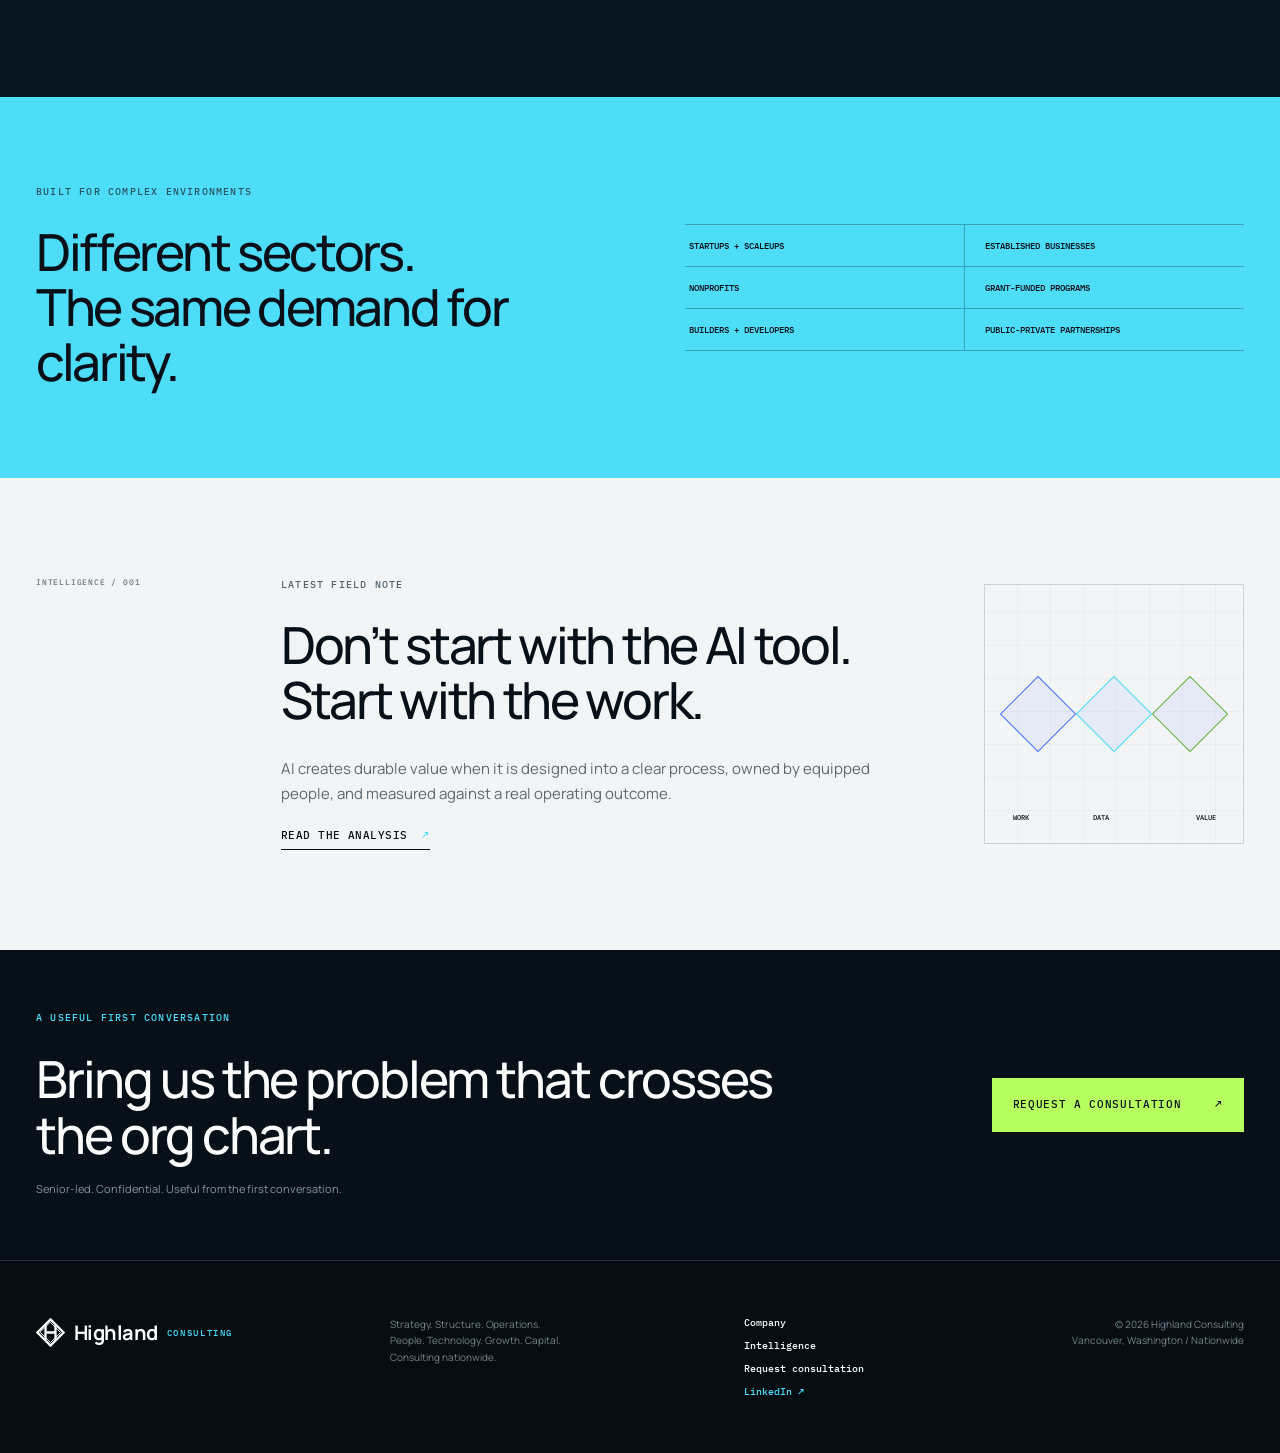
==== commit c02bd33e: "Consolidate homepage and strengthen consultation CTA" ====
--- a/index.html
+++ b/index.html
@@ -19,10 +19,10 @@
     </a>
     <button class="menu-toggle" aria-expanded="false" aria-controls="site-nav"><span>Menu</span><i></i></button>
     <nav id="site-nav" class="site-nav" aria-label="Primary navigation">
-      <a href="index.html" aria-current="page">Capabilities</a>
+      <a href="index.html" aria-current="page">Home Page</a>
       <a href="about.html">Company</a>
       <a href="insights.html">Intelligence</a>
-      <a class="nav-cta" href="contact.html">Engage Highland <span>↗</span></a>
+      <a class="nav-cta" href="contact.html">Request consultation <span>↗</span></a>
     </nav>
   </header>
 
@@ -33,7 +33,7 @@
         <h1>Turn complexity into a company that <strong>performs.</strong></h1>
         <p>Highland connects strategy, structure, operations, people, technology, revenue, and capital—then works alongside your team to make the new system run.</p>
         <div class="hero-actions">
-          <a class="button button-accent" href="contact.html">Discuss your priority <span>↗</span></a>
+          <a class="button button-accent" href="contact.html">Request a consultation <span>↗</span></a>
           <a class="quiet-link" href="#architecture">Explore our capabilities <span>↓</span></a>
         </div>
         <div class="hero-assurance">
@@ -62,21 +62,20 @@
       </div>
     </section>
 
-    <section class="evidence-strip" aria-label="Highland experience indicators">
-      <div class="shell evidence-grid">
-        <div><strong>30</strong><span>YEARS</span><p>Cross-functional operating experience</p></div>
-        <div><strong>250+</strong><span>PEOPLE</span><p>Agency-wide workforce programs led</p></div>
-        <div><strong>6</strong><span>SYSTEMS</span><p>Integrated transformation disciplines</p></div>
-        <div><strong>USA</strong><span>REACH</span><p>Nationwide consulting and partnerships</p></div>
-      </div>
-    </section>
-
-    <section class="human-proof light-section" aria-labelledby="people-power-performance">
-      <div class="shell human-proof-grid">
-        <figure class="human-photo human-photo-team reveal">
-          <img src="https://images.unsplash.com/photo-1758518731706-be5d5230e5a5?auto=format&amp;fit=crop&amp;crop=faces&amp;w=1600&amp;q=84" alt="Business leaders working through a decision together around a table" loading="lazy">
-          <figcaption><span>THE WORK, IN CONTEXT</span><span>LEADERS / TEAMS / OPERATIONS</span></figcaption>
-        </figure>
+    <section class="proof-brief light-section" aria-labelledby="people-power-performance">
+      <div class="shell proof-brief-main">
+        <div class="proof-visual reveal">
+          <figure class="human-photo human-photo-team">
+            <img src="https://images.unsplash.com/photo-1758518731706-be5d5230e5a5?auto=format&amp;fit=crop&amp;crop=faces&amp;w=1600&amp;q=84" alt="Business leaders working through a decision together around a table" loading="lazy">
+            <figcaption><span>THE WORK, IN CONTEXT</span><span>LEADERS / TEAMS / OPERATIONS</span></figcaption>
+          </figure>
+          <div class="proof-metrics" aria-label="Highland experience indicators">
+            <div><strong>30</strong><span>YEARS</span><p>Cross-functional operating experience</p></div>
+            <div><strong>250+</strong><span>PEOPLE</span><p>Workforce programs led</p></div>
+            <div><strong>6</strong><span>SYSTEMS</span><p>Connected transformation disciplines</p></div>
+            <div><strong>USA</strong><span>REACH</span><p>Nationwide consulting</p></div>
+          </div>
+        </div>
         <div class="human-proof-copy reveal">
           <p class="overline">Systems are only useful when people can run them</p>
           <h2 id="people-power-performance">Performance changes when the people closest to the work help shape the answer.</h2>
@@ -88,20 +87,10 @@
           </div>
         </div>
       </div>
-    </section>
-
-    <section class="executive-brief light-section section-pad">
-      <div class="shell brief-grid">
-        <div class="section-rail reveal"><span>01 / THE MANDATE</span><i></i><p>Strategy engineered for execution</p></div>
-        <div class="brief-content reveal">
-          <p class="overline">The Highland difference</p>
-          <h2>Most business problems do not stay in one department.</h2>
-          <p class="brief-lede">A growth constraint can be a process problem, a decision problem, a technology problem, a people problem—or all four at once.</p>
-          <div class="brief-columns">
-            <p>Highland works across the operating system. We trace the relationships between strategy, governance, workflow, talent, data, commercial execution, and capital so leaders can see the whole constraint—not just its loudest symptom.</p>
-            <p>Then we convert the diagnosis into a practical architecture: clear decisions, accountable owners, connected workflows, useful measures, enabling technology, and a realistic implementation path.</p>
-          </div>
-        </div>
+      <div class="shell operating-thesis reveal">
+        <p class="overline">The Highland difference</p>
+        <h3>Most business problems do not stay in one department.</h3>
+        <p>A growth constraint can be a process, decision, technology, or people problem—or all four at once. We trace the full system, then turn the diagnosis into clear ownership, connected workflows, useful measures, enabling technology, and a realistic implementation path.</p>
       </div>
     </section>
 
@@ -109,7 +98,7 @@
       <div class="shell">
         <div class="architecture-head reveal">
           <div><p class="overline accent">Integrated capabilities</p><h2>One operating picture.<br>Six connected systems.</h2></div>
-          <p>Senior advisory and hands-on implementation, assembled around the business outcome—not a fixed consulting package.</p>
+          <p>We make the business visible enough to manage—where performance breaks, how work moves, who owns the decision, and which measure proves the change is working.</p>
         </div>
         <div class="architecture-layout">
           <div class="architecture-map reveal" aria-hidden="true">
@@ -135,31 +124,6 @@
       </div>
     </section>
 
-    <section class="decision-section light-section section-pad">
-      <div class="shell decision-grid">
-        <div class="decision-copy reveal">
-          <p class="overline">Evidence over theatre</p>
-          <h2>Make the business visible enough to manage.</h2>
-          <p>We turn ambiguity into an operating view leaders can use: where performance breaks, how work moves, who owns the decision, and which measure proves the change is working.</p>
-          <a class="text-link" href="about.html">How Highland works <span>↗</span></a>
-        </div>
-        <div class="decision-console reveal">
-          <div class="console-top"><span>DECISION SYSTEM / SAMPLE</span><span class="live-indicator"><i></i> LIVE MODEL</span></div>
-          <div class="console-chart">
-            <div class="chart-y"><span>100</span><span>75</span><span>50</span><span>25</span><span>0</span></div>
-            <div class="chart-bars">
-              <div><i style="--bar:64%"></i><span>CLARITY</span></div>
-              <div><i style="--bar:82%"></i><span>FLOW</span></div>
-              <div><i style="--bar:56%"></i><span>ADOPTION</span></div>
-              <div><i style="--bar:91%"></i><span>CONTROL</span></div>
-              <div><i style="--bar:73%"></i><span>VELOCITY</span></div>
-            </div>
-          </div>
-          <div class="console-bottom"><span>Illustrative diagnostic output</span><span>BASELINE → TARGET → OWNER</span></div>
-        </div>
-      </div>
-    </section>
-
     <section class="delivery section-pad">
       <div class="shell">
         <div class="delivery-head reveal"><p class="overline accent">Delivery model</p><h2>Diagnose. Architect. Implement.</h2><p>We stay close to the work until the organization can run the change itself.</p></div>
@@ -168,20 +132,17 @@
           <article class="reveal"><span>02 / ARCHITECT</span><h3>Design the better system.</h3><p>Operating blueprint, roles, workflows, measures, technology, roadmap, and governance.</p><b>OUTPUT</b><em>Executable future-state design</em></article>
           <article class="reveal"><span>03 / IMPLEMENT</span><h3>Make performance stick.</h3><p>Hands-on rollout, team enablement, testing, adjustment, documentation, and capability transfer.</p><b>OUTPUT</b><em>Working system + equipped owners</em></article>
         </div>
-      </div>
-    </section>
-
-    <section class="work-in-motion-section">
-      <div class="shell work-in-motion reveal">
-        <figure>
-          <img src="https://images.unsplash.com/photo-1742967417934-d43c2bcbef8b?auto=format&amp;fit=crop&amp;crop=faces&amp;w=1200&amp;q=84" alt="A production team member working on an industrial line" loading="lazy">
-        </figure>
-        <div>
-          <p class="overline accent">Where strategy meets work</p>
-          <h3>Implementation happens in the real operating environment.</h3>
-          <p>We observe the handoffs, tools, decisions, and pressures that shape performance day to day. Then we build the change around how people actually work.</p>
+        <div class="work-in-motion reveal">
+          <figure>
+            <img src="https://images.unsplash.com/photo-1742967417934-d43c2bcbef8b?auto=format&amp;fit=crop&amp;crop=faces&amp;w=1200&amp;q=84" alt="A production team member working on an industrial line" loading="lazy">
+          </figure>
+          <div>
+            <p class="overline accent">Where strategy meets work</p>
+            <h3>Implementation happens in the real operating environment.</h3>
+            <p>We observe the handoffs, tools, decisions, and pressures that shape performance day to day. Then we build the change around how people actually work.</p>
+          </div>
+          <span class="motion-tag">FIELD / 03</span>
         </div>
-        <span class="motion-tag">FIELD / 03</span>
       </div>
     </section>
 
@@ -201,8 +162,8 @@
     </section>
 
     <section class="corporate-cta shell reveal">
-      <div><p class="overline accent">Start with an Operating Priority Brief</p><h2>Bring us the problem that crosses the org chart.</h2><p class="cta-assurance">Senior-led. Confidential. Focused on the next useful move.</p></div>
-      <a class="button button-accent" href="contact.html">Frame your priority <span>↗</span></a>
+      <div><p class="overline accent">A useful first conversation</p><h2>Bring us the problem that crosses the org chart.</h2><p class="cta-assurance">Senior-led. Confidential. Useful from the first conversation.</p></div>
+      <a class="button button-accent" href="contact.html">Request a consultation <span>↗</span></a>
     </section>
   </main>
 
@@ -210,7 +171,7 @@
     <div class="shell footer-grid">
       <a class="brand brand-inverse" href="index.html"><span class="brand-main">Highland</span><span class="brand-sub">Consulting</span></a>
       <div><p>Strategy. Structure. Operations.<br>People. Technology. Growth. Capital.</p><p>Consulting nationwide.</p></div>
-      <div class="footer-links"><a href="about.html">Company</a><a href="insights.html">Intelligence</a><a href="contact.html">Engage Highland</a><a href="https://www.linkedin.com/in/wadestewart/" target="_blank" rel="noreferrer">LinkedIn ↗</a></div>
+      <div class="footer-links"><a href="about.html">Company</a><a href="insights.html">Intelligence</a><a href="contact.html">Request consultation</a><a href="https://www.linkedin.com/in/wadestewart/" target="_blank" rel="noreferrer">LinkedIn ↗</a></div>
       <p class="copyright">© <span data-year></span> Highland Consulting<br>Vancouver, Washington / Nationwide</p>
     </div>
   </footer>
--- a/assets/styles.css
+++ b/assets/styles.css
@@ -72,8 +72,17 @@
 }
 .page-about .site-header, .page-insights .site-header { border-color: var(--line-dark); color: var(--ink); }
 .header-dark, .site-header-dark { color: var(--white) !important; border-color: var(--line) !important; }
-.brand { display: inline-flex; align-items: baseline; gap: 10px; font-weight: 700; letter-spacing: -.035em; }
-.brand-main { font-size: 21px; }
+.brand { display: inline-flex; align-items: center; gap: 9px; font-weight: 700; letter-spacing: -.035em; }
+.brand::before {
+  content: "";
+  width: 29px;
+  height: 29px;
+  flex: 0 0 29px;
+  background: currentColor;
+  -webkit-mask: url("highland-monogram.svg") center / contain no-repeat;
+  mask: url("highland-monogram.svg") center / contain no-repeat;
+}
+.brand-main { font-size: 20px; }
 .brand-sub {
   color: var(--cyan);
   font: 500 9px/1 var(--mono);
@@ -229,6 +238,58 @@
 .evidence-grid strong { font-size: 30px; line-height: 1; letter-spacing: -.045em; font-weight: 600; }
 .evidence-grid span { margin-left: 8px; color: var(--cyan); font: 500 8px/1 var(--mono); letter-spacing: .1em; }
 .evidence-grid p { margin: 14px 0 0; color: #7d8c95; font-size: 10px; }
+
+/* People-centered editorial imagery */
+.human-photo, .contact-photo, .work-in-motion figure {
+  margin: 0;
+  position: relative;
+  overflow: hidden;
+  background: #13222c;
+}
+.human-photo::after, .contact-photo::after, .work-in-motion figure::after {
+  content: "";
+  position: absolute;
+  inset: 0;
+  pointer-events: none;
+  background: linear-gradient(180deg, rgba(7,16,24,.03) 38%, rgba(7,16,24,.66) 100%);
+  mix-blend-mode: multiply;
+}
+.human-photo img, .contact-photo img, .work-in-motion img {
+  width: 100%;
+  height: 100%;
+  object-fit: cover;
+  filter: saturate(.68) contrast(1.06);
+  transition: transform .9s var(--ease), filter .5s ease;
+}
+.human-photo:hover img, .contact-photo:hover img { transform: scale(1.018); filter: saturate(.82) contrast(1.04); }
+.human-photo figcaption, .contact-photo figcaption {
+  position: absolute;
+  z-index: 2;
+  left: 20px;
+  right: 20px;
+  bottom: 17px;
+  display: flex;
+  justify-content: space-between;
+  gap: 20px;
+  color: rgba(255,255,255,.88);
+  font: 500 8px/1 var(--mono);
+  letter-spacing: .1em;
+  text-transform: uppercase;
+}
+.human-proof { padding-block: 92px; background: #e4eaeb; }
+.human-proof-grid { display: grid; grid-template-columns: 1.08fr .92fr; gap: clamp(50px, 7vw, 100px); align-items: center; }
+.human-photo-team { aspect-ratio: 1.34; box-shadow: 0 26px 70px rgba(7,16,24,.14); }
+.human-proof-copy h2 {
+  margin-bottom: 26px;
+  font-size: clamp(31px, 3.25vw, 46px);
+  line-height: 1.09;
+  letter-spacing: -.043em;
+  font-weight: 500;
+}
+.human-proof-copy > p:not(.overline) { color: #526068; max-width: 590px; }
+.human-signals { display: grid; margin-top: 36px; border-top: 1px solid var(--line-dark); }
+.human-signals span { display: grid; grid-template-columns: 40px 1fr; padding: 13px 0; border-bottom: 1px solid var(--line-dark); color: #2c3a43; font-size: 11px; }
+.human-signals b { color: var(--blue); font: 500 8px/1.8 var(--mono); }
 
 /* Mandate */
 .brief-grid { display: grid; grid-template-columns: 250px 1fr; gap: 90px; }
@@ -303,6 +364,20 @@
 .delivery-steps p { color: #7f8e97; font-size: 12px; }
 .delivery-steps b { color: #586770; margin-top: auto; }
 .delivery-steps em { margin-top: 10px; color: #b5c0c6; font-size: 11px; font-style: normal; }
+.work-in-motion-section { padding: 0 0 104px; background: var(--ink-2); }
+.work-in-motion {
+  position: relative;
+  display: grid;
+  grid-template-columns: .82fr 1.18fr;
+  min-height: 300px;
+  border: 1px solid var(--line);
+  background: #08131b;
+}
+.work-in-motion figure { min-height: 300px; }
+.work-in-motion > div { display: flex; flex-direction: column; justify-content: center; padding: 46px clamp(40px, 5vw, 72px); }
+.work-in-motion h3 { max-width: 600px; margin: 0 0 17px; font-size: clamp(27px, 2.7vw, 39px); line-height: 1.12; letter-spacing: -.038em; font-weight: 500; }
+.work-in-motion > div > p:last-child { max-width: 590px; margin: 0; color: #83919a; }
+.motion-tag { position: absolute; top: 18px; right: 20px; color: var(--cyan); font: 500 8px/1 var(--mono); letter-spacing: .1em; }
 .sector-section { padding-block: 88px; background: var(--cyan); color: var(--ink); }
 .sector-grid { display: grid; grid-template-columns: 1fr 1fr; gap: 90px; align-items: center; }
 .sector-grid .overline { color: #285663; }
@@ -322,6 +397,8 @@
 .signal-graphic span:nth-of-type(1) { left: 28px; }.signal-graphic span:nth-of-type(2) { left: 108px; }.signal-graphic span:nth-of-type(3) { right: 27px; }
 .corporate-cta { min-height: 310px; display: flex; align-items: center; justify-content: space-between; gap: 50px; }
 .corporate-cta h2 { max-width: 780px; margin: 0; font-size: clamp(36px, 4vw, 55px); line-height: 1.1; letter-spacing: -.04em; font-weight: 500; }
+.cta-assurance { margin: 18px 0 0; color: #87959d; font-size: 11px; }
+.cta-assurance.dark-copy { color: #64727a; }
 
 /* Shared interior pages */
 .page-about, .page-insights { background: var(--paper); color: var(--ink); }
@@ -355,6 +432,11 @@
 }
 .manifesto-copy { grid-area: copy; display: grid; grid-template-columns: 1fr 1fr; gap: 46px; max-width: 960px; }
 .manifesto-copy p { margin: 0; color: #9aa7ae; font-size: 15px; line-height: 1.75; }
+.people-band { padding-block: 88px; background: #dfe6e8; color: var(--ink); }
+.people-band-grid { display: grid; grid-template-columns: .84fr 1.16fr; gap: clamp(50px, 7vw, 100px); align-items: center; }
+.people-band-copy h2, .editorial-human h2 { margin: 0 0 24px; font-size: clamp(31px, 3.5vw, 49px); line-height: 1.08; letter-spacing: -.044em; font-weight: 500; }
+.people-band-copy > p:last-child, .editorial-human-grid > div > p:last-child { max-width: 590px; margin: 0; color: #58666e; }
+.people-band .human-photo { min-height: 390px; aspect-ratio: 1.5; box-shadow: 0 24px 65px rgba(7,16,24,.13); }
 .leadership, .principles, .long-notes { color: var(--ink); }
 .section-head { display: grid; grid-template-columns: 220px 1fr; gap: 90px; margin-bottom: 65px; }
 .section-head h2, .experience h2, .principles h2, .long-notes h2 { margin: 0; max-width: 850px; font-size: clamp(36px, 4.2vw, 57px); line-height: 1.08; letter-spacing: -.045em; font-weight: 500; }
@@ -385,6 +467,9 @@
 .principle-list > div { min-height: 230px; padding: 28px; background: var(--paper); }
 .closing-cta { min-height: 310px; display: flex; align-items: center; justify-content: space-between; gap: 50px; }
 .closing-cta h2 { max-width: 760px; margin: 0; font-size: clamp(34px, 4vw, 54px); line-height: 1.08; letter-spacing: -.04em; font-weight: 500; }
+.editorial-human { padding-block: 72px; background: #e1e7e8; color: var(--ink); }
+.editorial-human-grid { display: grid; grid-template-columns: 1.08fr .92fr; gap: clamp(50px, 7vw, 94px); align-items: center; }
+.editorial-human .human-photo { min-height: 340px; aspect-ratio: 1.65; }
 .insight-index { color: var(--white); }
 .filter-row { display: flex; gap: 8px; margin-bottom: 35px; }
 .filter-row button { padding: 10px 13px; border: 1px solid var(--line); background: transparent; color: #8f9da5; font: 500 8px/1 var(--mono); text-transform: uppercase; letter-spacing: .07em; cursor: pointer; }
@@ -402,21 +487,45 @@
 
 /* Contact */
 .page-contact { background: var(--ink); }
-.contact-main { min-height: calc(100vh - 82px); padding-block: 90px 110px; }
-.contact-hero { margin-bottom: 65px; }
-.contact-hero .eyebrow { color: var(--cyan); }
-.contact-hero h1 { max-width: 940px; margin: 30px 0 24px; font-size: clamp(46px, 5.25vw, 70px); line-height: 1.02; letter-spacing: -.052em; font-weight: 500; }
+.contact-main { min-height: calc(100vh - 82px); padding-block: 76px 110px; }
+.contact-hero { margin-bottom: 20px; }
+.contact-hero .eyebrow { display: flex; justify-content: space-between; gap: 30px; color: var(--cyan); }
+.contact-title-grid { display: grid; grid-template-columns: 1fr 460px; gap: clamp(55px, 8vw, 115px); align-items: center; margin-top: 35px; }
+.contact-hero h1 { max-width: 940px; margin: 0 0 24px; font-size: clamp(46px, 5.25vw, 70px); line-height: 1.02; letter-spacing: -.052em; font-weight: 500; }
 .contact-hero .lede { max-width: 680px; color: #9aa7ae; font-size: 17px; }
-.contact-grid { width: var(--shell); margin: auto; display: grid; grid-template-columns: 330px 1fr; gap: 100px; }
-.contact-direct { padding-top: 20px; color: #8f9ca4; }
+.contact-photo { height: 310px; border: 1px solid rgba(77,221,248,.22); }
+.contact-photo img { object-position: center 38%; }
+.contact-grid { width: 100%; margin: 76px 0 0; display: grid; grid-template-columns: .78fr 1.22fr; gap: clamp(55px, 7vw, 100px); align-items: start; }
+.contact-context { padding-top: 7px; }
+.context-label { margin: 0 0 18px; color: var(--cyan); font: 500 9px/1 var(--mono); letter-spacing: .11em; text-transform: uppercase; }
+.contact-context h2 { margin-bottom: 34px; font-size: 31px; line-height: 1.1; letter-spacing: -.035em; font-weight: 500; }
+.brief-steps { list-style: none; margin: 0; padding: 0; border-top: 1px solid var(--line); }
+.brief-steps li { display: grid; grid-template-columns: 34px 1fr; gap: 16px; padding: 19px 0; border-bottom: 1px solid var(--line); }
+.brief-steps li > span { color: var(--cyan); font: 500 8px/1.7 var(--mono); }
+.brief-steps b { display: block; margin-bottom: 4px; color: #d5dde1; font-size: 12px; font-weight: 600; }
+.brief-steps p { margin: 0; color: #7d8b94; font-size: 11px; line-height: 1.55; }
+.trust-line { display: flex; flex-wrap: wrap; gap: 7px; margin-top: 22px; }
+.trust-line span { padding: 7px 9px; border: 1px solid rgba(183,255,95,.22); color: #a9bb9c; font: 500 7px/1 var(--mono); letter-spacing: .07em; text-transform: uppercase; }
+.contact-direct { display: grid; grid-template-columns: 1fr 1fr; gap: 18px; margin-top: 34px; padding-top: 24px; border-top: 1px solid var(--line); color: #8f9ca4; }
+.contact-direct > div:last-child { grid-column: 1 / -1; }
+.contact-direct span { display: block; margin-bottom: 5px; color: #5f6e77; font: 500 7px/1 var(--mono); letter-spacing: .1em; }
+.contact-direct p { margin: 0; }
 .contact-direct a { color: var(--cyan); }
-.contact-form { display: grid; grid-template-columns: 1fr 1fr; gap: 24px; padding: 35px; border: 1px solid var(--line); background: var(--ink-2); }
+.contact-form { display: grid; grid-template-columns: 1fr 1fr; gap: 25px 28px; padding: clamp(30px, 4vw, 50px); border: 1px solid rgba(77,221,248,.22); background: #0a1720; box-shadow: 0 34px 90px rgba(0,0,0,.28); }
+.form-heading { grid-column: 1 / -1; padding-bottom: 22px; border-bottom: 1px solid var(--line); }
+.form-heading > span { color: var(--cyan); font: 500 8px/1 var(--mono); letter-spacing: .11em; }
+.form-heading h2 { margin: 16px 0 8px; font-size: 33px; line-height: 1.1; letter-spacing: -.035em; font-weight: 500; }
+.form-heading p { margin: 0; color: #7e8d95; font-size: 12px; }
 .field { display: flex; flex-direction: column; gap: 9px; }
-.field:nth-last-of-type(1) { grid-column: 1 / -1; }
+.field-wide { grid-column: 1 / -1; }
 .field label { color: #7b8992; font: 500 8px/1 var(--mono); letter-spacing: .09em; text-transform: uppercase; }
 .field input, .field textarea, .field select { width: 100%; border: 0; border-bottom: 1px solid var(--line); border-radius: 0; outline: 0; background: transparent; color: var(--white); padding: 10px 0; }
+.field input:focus, .field textarea:focus, .field select:focus { border-color: var(--cyan); }
+.field select option { background: var(--ink-2); color: var(--white); }
 .field textarea { min-height: 110px; resize: vertical; }
 .contact-form .button { justify-self: start; }
+.form-action { grid-column: 1 / -1; display: flex; align-items: center; gap: 24px; margin-top: 5px; }
+.form-action p { margin: 0; color: #8b9a82; font-size: 10px; }
 .form-note { grid-column: 1/-1; color: #697881; font-size: 10px; margin: 0; }
 .contact-orbit { display: none; }
 
@@ -443,6 +552,9 @@
   .copyright { text-align: left; }
   .manifesto-grid { grid-template-columns: 150px minmax(0, 1fr); column-gap: 50px; }
   .experience-grid, .principle-list { grid-template-columns: repeat(2, minmax(0, 1fr)); }
+  .human-proof-grid, .people-band-grid, .editorial-human-grid { gap: 48px; }
+  .contact-title-grid { grid-template-columns: 1fr 370px; gap: 55px; }
+  .contact-grid { grid-template-columns: .72fr 1.28fr; gap: 52px; }
 }
 
 @media (max-width: 760px) {
@@ -450,6 +562,9 @@
   body { font-size: 14px; }
   .section-pad { padding-block: 78px; }
   .site-header { width: calc(100vw - 36px); height: 72px; }
+  .brand::before { width: 25px; height: 25px; flex-basis: 25px; }
+  .brand-main { font-size: 18px; }
+  .site-header .brand-sub { display: none; }
   .menu-toggle { display: flex; align-items: center; gap: 10px; padding: 9px 0; font: 500 9px/1 var(--mono); text-transform: uppercase; letter-spacing: .08em; }
   .menu-toggle i { width: 16px; height: 1px; background: currentColor; position: relative; }
   .menu-toggle i::after { content:""; position: absolute; left: 0; top: 5px; width: 16px; height: 1px; background: currentColor; }
@@ -471,7 +586,7 @@
   .evidence-grid { grid-template-columns: 1fr 1fr; }
   .evidence-grid > div { min-height: 125px; padding: 23px 18px; border-bottom: 1px solid var(--line); }
   .evidence-grid > div:nth-child(even) { border-right: 1px solid var(--line); }
-  .brief-grid, .architecture-head, .architecture-layout, .decision-grid, .sector-grid, .insight-grid, .manifesto-grid, .section-head, .experience-grid, .contact-grid { grid-template-columns: 1fr; gap: 45px; }
+  .brief-grid, .architecture-head, .architecture-layout, .decision-grid, .sector-grid, .insight-grid, .manifesto-grid, .section-head, .experience-grid, .contact-grid, .human-proof-grid, .people-band-grid, .editorial-human-grid, .contact-title-grid, .work-in-motion { grid-template-columns: 1fr; gap: 45px; }
   .manifesto-grid { grid-template-areas: "kicker" "title" "copy"; row-gap: 28px; }
   .manifesto-grid > .section-kicker { margin-top: 0; }
   .section-rail { display: block; }
@@ -495,18 +610,36 @@
   .sector-list span, .sector-list span:nth-child(odd), .sector-list span:nth-child(even) { border-right: 0; padding-left: 4px; }
   .insight-number { display: none; }
   .corporate-cta, .closing-cta { min-height: 360px; flex-direction: column; justify-content: center; align-items: stretch; }
+  .human-proof, .people-band, .editorial-human { padding-block: 70px; }
+  .human-photo-team, .people-band .human-photo, .editorial-human .human-photo { min-height: 280px; aspect-ratio: 1.15; }
+  .human-proof-copy h2, .people-band-copy h2, .editorial-human h2 { font-size: 34px; }
+  .work-in-motion-section { padding-bottom: 78px; }
+  .work-in-motion { gap: 0; }
+  .work-in-motion figure { min-height: 270px; }
+  .work-in-motion > div { padding: 36px 24px 42px; }
+  .motion-tag { top: 288px; }
   .subhero { padding-block: 70px; }
   .subhero .display, .contact-hero h1 { font-size: clamp(43px, 12vw, 58px); }
   .leader { grid-template-columns: 40px 1fr; gap: 22px; }
   .leader-role { grid-column: 2; }
   .leader-columns { grid-template-columns: 1fr; }
   .experience-grid, .principle-list, .article-grid { grid-template-columns: 1fr; }
+  .filter-row { display: grid; grid-template-columns: 1fr 1fr; }
+  .filter-row button { min-height: 44px; }
   .article-card, .article-card + .article-card { padding: 30px 0; border-left: 0; }
   .long-note { grid-template-columns: 1fr; gap: 25px; }
-  .contact-grid { width: var(--shell); }
+  .contact-main { padding-block: 58px 78px; }
+  .contact-hero > .eyebrow { display: grid; grid-template-columns: 1fr; gap: 8px; }
+  .contact-hero > .eyebrow span:last-child { color: #718089; }
+  .contact-title-grid { margin-top: 28px; }
+  .contact-photo { height: 260px; }
+  .contact-grid { width: 100%; margin-top: 60px; }
   .contact-form { grid-template-columns: 1fr; padding: 25px 20px; }
-  .field:nth-last-of-type(1) { grid-column: auto; }
+  .form-heading, .field-wide, .form-action { grid-column: auto; }
+  .form-action { align-items: stretch; flex-direction: column; gap: 12px; }
   .contact-form .form-note { grid-column: auto; }
+  .contact-direct { grid-template-columns: 1fr; }
+  .contact-direct > div:last-child { grid-column: auto; }
   .footer-grid { grid-template-columns: 1fr; gap: 32px; }
 }
 
